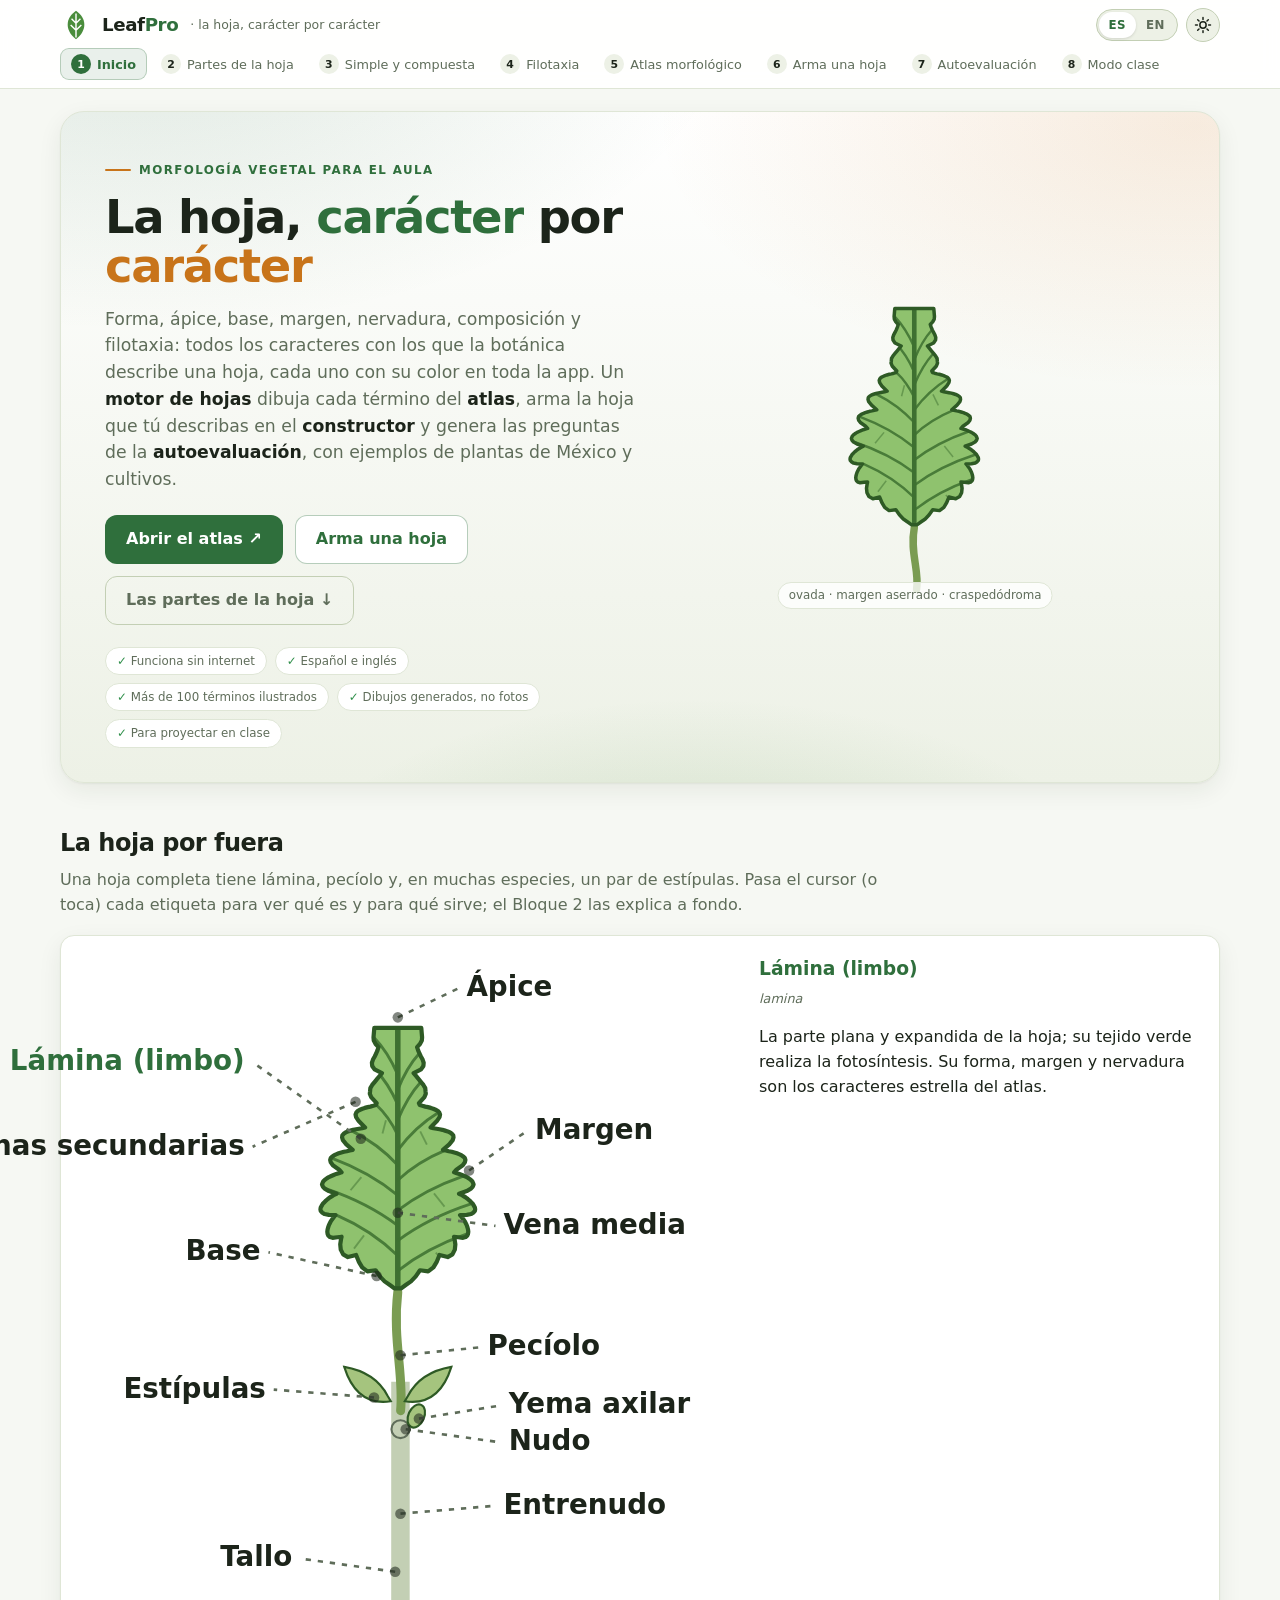
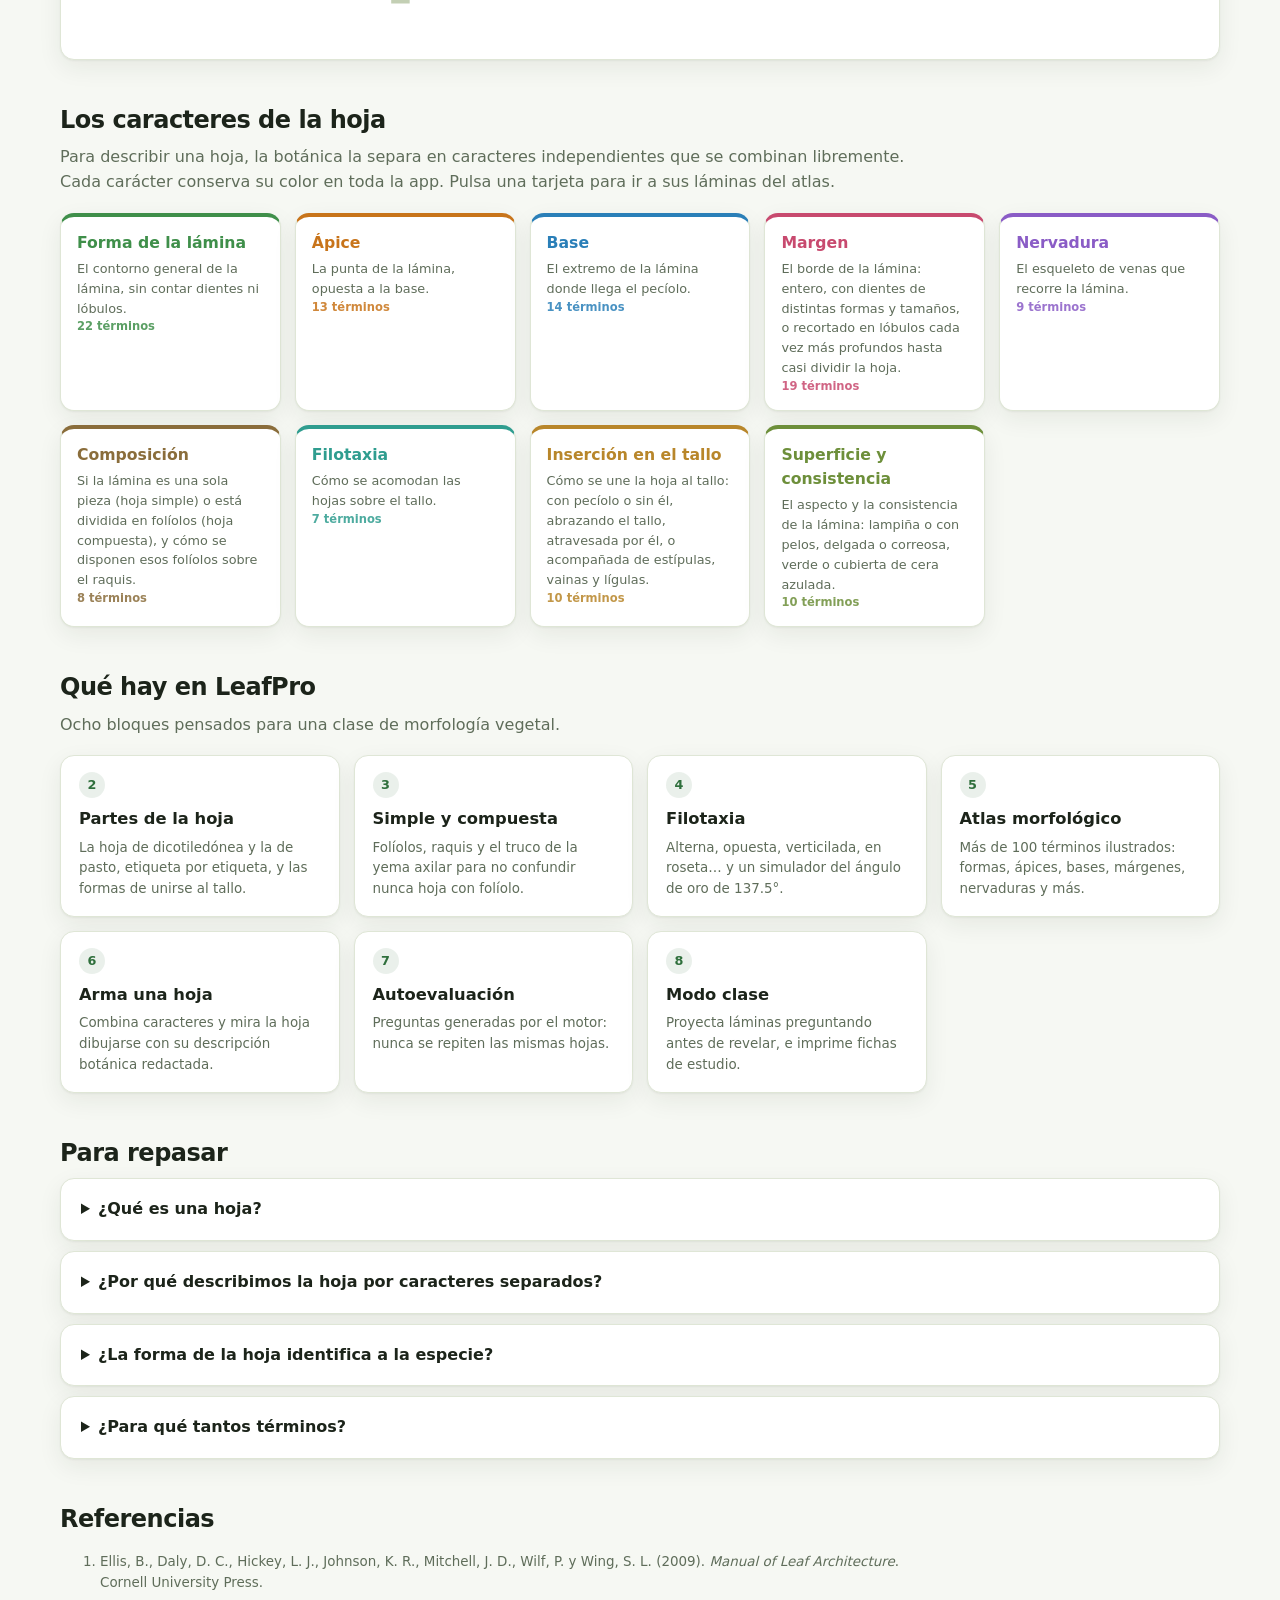
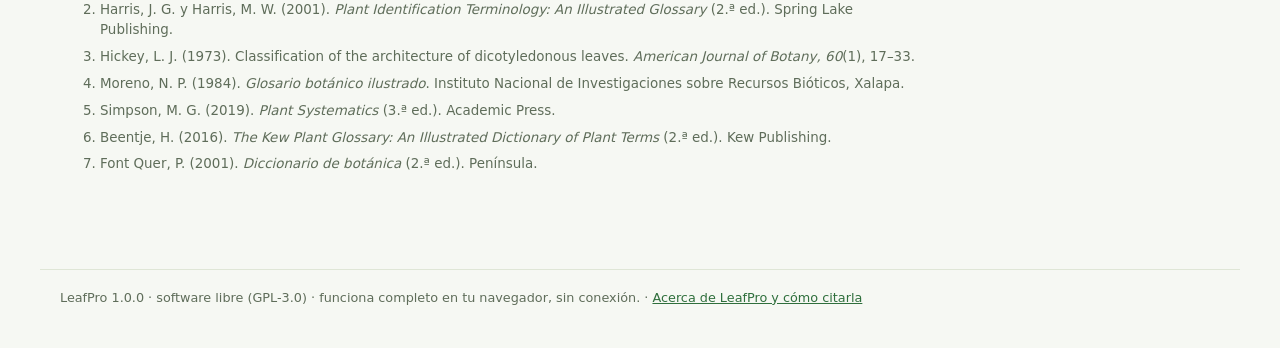
==== index.html @ b247107b "Paso 1: motor paramétrico de hojas, base de datos morfológica y portada - js/leafgen.js: motor que d" ====
<!DOCTYPE html>
<html lang="es">
<head>
<meta charset="UTF-8">
<meta name="viewport" content="width=device-width, initial-scale=1.0">
<title data-es="LeafPro — La hoja, carácter por carácter" data-en="LeafPro — The leaf, character by character">LeafPro — La hoja, carácter por carácter</title>
<meta name="description" content="Leaf morphology for the classroom: parts of the leaf, simple and compound leaves, phyllotaxy, and an atlas of shapes, apices, bases, margins and venation, all drawn by a parametric leaf engine.">
<link rel="icon" href="data:image/svg+xml,%3Csvg xmlns='http://www.w3.org/2000/svg' viewBox='-16 -18 32 36'%3E%3Cpath d='M0,16 C -13,6 -12,-8 0,-16 C 12,-8 13,6 0,16 Z' fill='%234a8d3c'/%3E%3Cpath d='M0,14 L0,-13 M0,6 L-6,0 M0,6 L6,0 M0,-2 L-5,-7 M0,-2 L5,-7' stroke='%23e8f4dd' stroke-width='1.6' fill='none'/%3E%3C/svg%3E">
<link rel="stylesheet" href="css/style.css">
<script src="js/i18n.js"></script>
</head>
<body class="on-home">

<header class="topbar">
  <div class="topbar-inner">
    <div class="topbar-row">
      <div class="brand" id="brand" data-es-title="Inicio" data-en-title="Home">
        <svg viewBox="-16 -18 32 36" aria-hidden="true"><path d="M0,16 C -13,6 -12,-8 0,-16 C 12,-8 13,6 0,16 Z" fill="var(--leaf)"/><path d="M0,14 L0,-13 M0,6 L-6,0 M0,6 L6,0 M0,-2 L-5,-7 M0,-2 L5,-7" stroke="var(--card-bg)" stroke-width="1.6" fill="none"/></svg>
        <span>Leaf<span class="brand-pro">Pro</span></span>
        <span class="brand-sub">· <span data-l="es">la hoja, carácter por carácter</span><span data-l="en">the leaf, character by character</span></span>
      </div>
      <div class="top-tools">
        <div class="seg lang-seg" role="group" aria-label="Idioma / Language">
          <button data-lang="es" title="Español">ES</button><button data-lang="en" title="English">EN</button>
        </div>
        <button class="icon-btn theme-btn" id="themeBtn" data-es-title="Cambiar a tema claro u oscuro" data-en-title="Switch between light and dark theme">
          <svg class="sun" viewBox="0 0 24 24" fill="none" stroke="currentColor" stroke-width="2" stroke-linecap="round"><circle cx="12" cy="12" r="4.2"/><path d="M12 2v2.5M12 19.5V22M2 12h2.5M19.5 12H22M4.9 4.9l1.8 1.8M17.3 17.3l1.8 1.8M4.9 19.1l1.8-1.8M17.3 6.7l1.8-1.8"/></svg>
          <svg class="moon" viewBox="0 0 24 24" fill="none" stroke="currentColor" stroke-width="2" stroke-linecap="round" stroke-linejoin="round"><path d="M20 14.5A8.5 8.5 0 1 1 9.5 4a7 7 0 0 0 10.5 10.5z"/></svg>
        </button>
      </div>
    </div>
    <nav class="stepper" id="stepper" aria-label="Bloques"></nav>
  </div>
</header>

<main>

<!-- ==================== BLOCK 1 · HOME ==================== -->
<section class="step-panel active" id="panel-1">

  <div class="hero">
    <div class="hero-inner">
      <div>
        <div class="eyebrow"><span data-l="es">Morfología vegetal para el aula</span><span data-l="en">Plant morphology for the classroom</span></div>
        <h1><span data-l="es">La hoja, <span class="accent">carácter</span> por <span class="gold">carácter</span></span><span data-l="en">The leaf, <span class="accent">character</span> by <span class="gold">character</span></span></h1>
        <p class="lead"><span data-l="es">Forma, ápice, base, margen, nervadura, composición y filotaxia: todos los caracteres con los que
          la botánica describe una hoja, cada uno con su color en toda la app. Un <b>motor de hojas</b> dibuja cada término del
          <b>atlas</b>, arma la hoja que tú describas en el <b>constructor</b> y genera las preguntas de la <b>autoevaluación</b>,
          con ejemplos de plantas de México y cultivos.</span><span data-l="en">Shape, apex, base, margin, venation, composition and phyllotaxy: every character botany uses
          to describe a leaf, each with its own colour throughout the app. A <b>leaf engine</b> draws every term of the
          <b>atlas</b>, builds the leaf you describe in the <b>builder</b> and generates the questions of the <b>self-assessment</b>,
          with examples from Mexican plants and crops.</span></p>
        <div class="hero-cta">
          <button class="btn btn-primary btn-lg" data-go="5"><span data-l="es">Abrir el atlas ↗</span><span data-l="en">Open the atlas ↗</span></button>
          <button class="btn btn-secondary btn-lg" data-go="6"><span data-l="es">Arma una hoja</span><span data-l="en">Build a leaf</span></button>
          <button class="btn btn-ghost btn-lg" id="goParts"><span data-l="es">Las partes de la hoja ↓</span><span data-l="en">Parts of the leaf ↓</span></button>
        </div>
        <div class="badge-row">
          <span class="badge ok"><span data-l="es">Funciona sin internet</span><span data-l="en">Works offline</span></span>
          <span class="badge ok"><span data-l="es">Español e inglés</span><span data-l="en">Spanish and English</span></span>
          <span class="badge ok"><span data-l="es">Más de 100 términos ilustrados</span><span data-l="en">Over 100 illustrated terms</span></span>
          <span class="badge ok"><span data-l="es">Dibujos generados, no fotos</span><span data-l="en">Generated drawings, not photos</span></span>
          <span class="badge ok"><span data-l="es">Para proyectar en clase</span><span data-l="en">Ready to project in class</span></span>
        </div>
      </div>
      <div class="hero-stage">
        <div id="heroLeaf" role="img" aria-label="Leaves drawn by the leaf engine"></div>
        <div class="hero-caption" id="heroCaption"></div>
      </div>
    </div>
  </div>

  <!-- ---------- Parts of the leaf ---------- -->
  <h2 class="section-title" id="parts"><span data-l="es">La hoja por fuera</span><span data-l="en">The leaf from the outside</span></h2>
  <p class="section-sub"><span data-l="es">Una hoja completa tiene lámina, pecíolo y, en muchas especies, un par de estípulas. Pasa el cursor
    (o toca) cada etiqueta para ver qué es y para qué sirve; el Bloque 2 las explica a fondo.</span><span data-l="en">A complete leaf has a blade, a petiole and, in many species, a pair of stipules. Hover over
    (or tap) each label to see what it is and what it does; Block 2 explains them in depth.</span></p>
  <div class="parts-wrap card">
    <div class="parts-stage" id="partsStage"></div>
    <div class="part-info" id="partsInfo"></div>
  </div>

  <!-- ---------- The characters ---------- -->
  <h2 class="section-title"><span data-l="es">Los caracteres de la hoja</span><span data-l="en">The characters of the leaf</span></h2>
  <p class="section-sub"><span data-l="es">Para describir una hoja, la botánica la separa en caracteres independientes que se combinan
    libremente. Cada carácter conserva su color en toda la app. Pulsa una tarjeta para ir a sus láminas del atlas.</span><span data-l="en">To describe a leaf, botany splits it into independent characters that combine freely.
    Each character keeps its colour throughout the app. Click a card to open its plates in the atlas.</span></p>
  <div class="char-grid" id="charGrid"></div>

  <!-- ---------- Blocks ---------- -->
  <h2 class="section-title"><span data-l="es">Qué hay en LeafPro</span><span data-l="en">What is in LeafPro</span></h2>
  <p class="section-sub"><span data-l="es">Ocho bloques pensados para una clase de morfología vegetal.</span><span data-l="en">Eight blocks designed for a plant-morphology class.</span></p>
  <div class="feature-grid" id="featureGrid"></div>

  <!-- ---------- Theory ---------- -->
  <h2 class="section-title"><span data-l="es">Para repasar</span><span data-l="en">To review</span></h2>
  <div id="theory"></div>

  <h2 class="section-title"><span data-l="es">Referencias</span><span data-l="en">References</span></h2>
  <ol class="refs" id="refs"></ol>
</section>

<!-- ==================== BLOCK 2 · PARTS ==================== -->
<section class="step-panel" id="panel-2">
  <h2 class="blk-title"><span data-l="es">Partes de la hoja</span><span data-l="en">Parts of the leaf</span></h2>
  <p class="section-sub"><span data-l="es">La hoja típica de una dicotiledónea y la hoja de un pasto no se parecen, pero las dos tienen las
    mismas funciones. Explora cada modelo con sus etiquetas y compara cómo se une cada hoja al tallo.</span><span data-l="en">The typical dicot leaf and a grass leaf look nothing alike, yet both do the same jobs.
    Explore each model with its labels and compare how each leaf joins the stem.</span></p>
  <div class="seg q-tabs" id="b2Tabs" role="tablist">
    <button data-tab="dicot" class="on"><span data-l="es">Hoja completa (dicotiledónea)</span><span data-l="en">Complete leaf (dicot)</span></button><button data-tab="grass"><span data-l="es">Hoja de pasto (monocotiledónea)</span><span data-l="en">Grass leaf (monocot)</span></button><button data-tab="union"><span data-l="es">Inserción en el tallo</span><span data-l="en">Attachment to the stem</span></button>
  </div>
  <div id="b2Dicot"></div>
  <div id="b2Grass" style="display:none"></div>
  <div id="b2Union" style="display:none"></div>
</section>

<!-- ==================== BLOCK 3 · SIMPLE AND COMPOUND ==================== -->
<section class="step-panel" id="panel-3">
  <h2 class="blk-title"><span data-l="es">Hoja simple y hoja compuesta</span><span data-l="en">Simple and compound leaves</span></h2>
  <p class="section-sub"><span data-l="es">Cuando la lámina se divide en piezas independientes (folíolos), la hoja es compuesta. La confusión
    clásica es tomar cada folíolo por una hoja; aquí está el truco para no equivocarse nunca, y todos los tipos de hoja
    compuesta dibujados por el motor.</span><span data-l="en">When the blade is divided into independent pieces (leaflets), the leaf is compound. The classic
    confusion is to take each leaflet for a leaf; here is the trick to never get it wrong, plus every type of compound
    leaf drawn by the engine.</span></p>
  <div id="b3Main"></div>
</section>

<!-- ==================== BLOCK 4 · PHYLLOTAXY ==================== -->
<section class="step-panel" id="panel-4">
  <h2 class="blk-title"><span data-l="es">Filotaxia</span><span data-l="en">Phyllotaxy</span></h2>
  <p class="section-sub"><span data-l="es">La filotaxia es el patrón con que las hojas se acomodan en el tallo. Cada patrón se muestra en
    vista lateral y desde arriba, y el simulador te deja girar el ángulo de divergencia para descubrir por qué tantas
    plantas eligen 137.5°.</span><span data-l="en">Phyllotaxy is the pattern in which leaves are arranged on the stem. Each pattern is shown from
    the side and from above, and the simulator lets you turn the divergence angle to discover why so many plants
    choose 137.5°.</span></p>
  <div id="b4Types"></div>
  <h2 class="section-title"><span data-l="es">El simulador del ángulo de oro</span><span data-l="en">The golden-angle simulator</span></h2>
  <p class="section-sub"><span data-l="es">Mueve el ángulo de divergencia y observa desde arriba cuánta luz recibe cada hoja. Con ángulos
    “redondos” (90°, 120°, 180°) las hojas se encimen en columnas; con el ángulo de oro (≈137.5°, relacionado con la serie
    de Fibonacci) nunca se repite la posición y la roseta aprovecha mejor la luz.</span><span data-l="en">Drag the divergence angle and watch from above how much light each leaf receives. With “round”
    angles (90°, 120°, 180°) leaves stack into columns; with the golden angle (≈137.5°, linked to the Fibonacci series)
    positions never repeat and the rosette makes the best use of light.</span></p>
  <div class="ph-sim card" id="b4Sim"></div>
</section>

<!-- ==================== BLOCK 5 · ATLAS ==================== -->
<section class="step-panel" id="panel-5">
  <h2 class="blk-title"><span data-l="es">Atlas morfológico</span><span data-l="en">Morphology atlas</span></h2>
  <p class="section-sub"><span data-l="es">Todos los términos con los que se describe una hoja, una lámina por término: definición, ejemplos
    y un dibujo con el carácter en cuestión resaltado en su color. Pulsa una lámina para verla en grande o ábrela en el
    constructor para modificarla.</span><span data-l="en">Every term used to describe a leaf, one plate per term: definition, examples and a drawing with
    the character in question highlighted in its colour. Click a plate to enlarge it, or open it in the builder to
    modify it.</span></p>
  <div class="at-layout">
    <aside class="at-side">
      <input class="at-search" id="b5Search" type="search" data-es-ph="Buscar: acuminado, peltada…" data-en-ph="Search: acuminate, peltate…" placeholder="Buscar">
      <nav class="at-nav" id="b5Nav"></nav>
    </aside>
    <div class="at-main">
      <p class="hint" id="b5Empty" style="display:none"><span data-l="es">Ningún término coincide con esa búsqueda.</span><span data-l="en">No term matches that search.</span></p>
      <div id="b5Main"></div>
    </div>
  </div>
  <dialog class="at-dlg" id="b5Dlg">
    <div class="at-dlg-h"><h3 id="b5DlgTitle"></h3>
      <button class="btn btn-secondary btn-sm" id="b5DlgBuild"><span data-l="es">Abrir en el constructor</span><span data-l="en">Open in the builder</span></button>
      <button class="icon-btn" id="b5DlgClose" data-es-title="Cerrar" data-en-title="Close">×</button></div>
    <div class="at-dlg-fig">
      <div id="b5DlgArt"></div>
      <div class="at-dlg-t" id="b5DlgText"></div>
    </div>
  </dialog>
</section>

<!-- ==================== BLOCK 6 · BUILDER ==================== -->
<section class="step-panel" id="panel-6">
  <h2 class="blk-title"><span data-l="es">Arma una hoja</span><span data-l="en">Build a leaf</span></h2>
  <p class="section-sub"><span data-l="es">Elige un valor para cada carácter y mira cómo el motor redibuja la hoja al instante, junto con su
    descripción botánica redactada. Es el mismo ejercicio que harás al revés frente a una planta real: de la hoja a los
    términos.</span><span data-l="en">Pick a value for each character and watch the engine redraw the leaf instantly, together with its
    written botanical description. It is the same exercise you will do in reverse in front of a real plant: from the
    leaf to the terms.</span></p>
  <div class="b6-grid">
    <div class="b6-ctrl card" id="b6Ctrl"></div>
    <div class="b6-stage card">
      <div id="b6Fig"></div>
      <div class="b6-desc" id="b6Desc"></div>
      <div class="hero-cta" style="justify-content:center; margin-top:10px">
        <button class="btn btn-secondary btn-sm" id="b6Random"><span data-l="es">Hoja al azar</span><span data-l="en">Random leaf</span></button>
        <button class="btn btn-ghost btn-sm" id="b6Export" data-es-title="Descargar el dibujo como SVG" data-en-title="Download the drawing as SVG"><span data-l="es">Descargar SVG</span><span data-l="en">Download SVG</span></button>
      </div>
    </div>
  </div>
</section>

<!-- ==================== BLOCK 7 · SELF-ASSESSMENT ==================== -->
<section class="step-panel" id="panel-7">
  <h2 class="blk-title"><span data-l="es">Autoevaluación</span><span data-l="en">Self-assessment</span></h2>
  <p class="section-sub"><span data-l="es">Practica con corrección inmediata. Las preguntas se generan con el motor de hojas, así que nunca
    se acaban: cada ronda dibuja hojas nuevas.</span><span data-l="en">Practise with instant correction. Questions are generated with the leaf engine, so they never run
    out: every round draws new leaves.</span></p>
  <div class="q-modes" id="q7Modes"></div>
  <div class="q-run" id="q7Run" style="display:none"></div>
  <div class="q-end" id="q7End" style="display:none"></div>
</section>

<!-- ==================== BLOCK 8 · CLASSROOM ==================== -->
<section class="step-panel" id="panel-8">
  <h2 class="blk-title"><span data-l="es">Modo clase</span><span data-l="en">Classroom</span></h2>
  <p class="section-sub"><span data-l="es">Proyecta láminas a pantalla completa preguntando al grupo antes de revelar la respuesta, e imprime
    fichas de estudio con los términos del atlas.</span><span data-l="en">Project plates full screen, asking the class before revealing the answer, and print study sheets
    with the terms of the atlas.</span></p>
  <div class="cl-setup" id="p8Setup"></div>
  <div id="p8Print"></div>
</section>

</main>

<div class="cl-full" id="clFull">
  <div class="cl-q" id="clQ"></div>
  <div class="cl-fig" id="clFig"></div>
  <div class="cl-a" id="clA"></div>
  <div class="cl-bar no-print">
    <span class="cl-count" id="clCount"></span>
    <button class="btn btn-secondary" id="clReveal"><span data-l="es">Revelar (espacio)</span><span data-l="en">Reveal (space)</span></button>
    <button class="btn btn-primary" id="clNext"><span data-l="es">Siguiente (→)</span><span data-l="en">Next (→)</span></button>
    <button class="btn btn-ghost" id="clExit"><span data-l="es">Salir (Esc)</span><span data-l="en">Exit (Esc)</span></button>
  </div>
</div>

<footer class="foot">
  <span data-l="es">LeafPro 1.0.0 · software libre (GPL-3.0) · funciona completo en tu navegador, sin conexión.</span>
  <span data-l="en">LeafPro 1.0.0 · free software (GPL-3.0) · runs entirely in your browser, offline.</span>
  · <a href="#" id="aboutBtn"><span data-l="es">Acerca de LeafPro y cómo citarla</span><span data-l="en">About LeafPro and how to cite it</span></a>
</footer>
<dialog class="at-dlg about-dlg" id="aboutDlg">
  <div class="at-dlg-h"><h3>LeafPro 1.0.0</h3><button class="icon-btn" id="aboutClose" data-es-title="Cerrar" data-en-title="Close">×</button></div>
  <div class="about-b">
    <p><span data-l="es"><b>La hoja, carácter por carácter.</b> Una aplicación para enseñar la morfología de la hoja: sus partes,
      la diferencia entre hojas simples y compuestas, la filotaxia, y un atlas de formas, ápices, bases, márgenes,
      nervaduras, inserciones y superficies, con un constructor de hojas, autoevaluación generativa y modo clase.
      Todos los dibujos los genera un motor paramétrico de hojas dentro de la propia aplicación.</span><span data-l="en"><b>The leaf, character by character.</b> An app for teaching leaf morphology: its parts, the
      difference between simple and compound leaves, phyllotaxy, and an atlas of shapes, apices, bases, margins,
      venations, attachments and surfaces, with a leaf builder, generative self-assessment and a classroom mode.
      Every drawing is generated by a parametric leaf engine inside the app itself.</span></p>
    <p><span data-l="es">Todo funciona dentro del navegador, sin servidor y sin conexión; nada de lo que haces sale de tu computadora.</span><span data-l="en">Everything runs inside the browser, without a server or a connection; nothing you do leaves your computer.</span></p>
    <h4><span data-l="es">Cómo citarla</span><span data-l="en">How to cite it</span></h4>
    <p class="about-cite" id="aboutCite">Barrera-Guzmán, L. Á. (2026). <i>LeafPro: la hoja, carácter por carácter</i> (<span data-l="es">versión</span><span data-l="en">version</span> 1.0.0) [Software]. https://github.com/luisangelbg/LeafPro</p>
    <button class="btn btn-ghost btn-sm" id="aboutCopy"><span data-l="es">Copiar la cita</span><span data-l="en">Copy the citation</span></button>
    <h4><span data-l="es">Autor y licencia</span><span data-l="en">Author and licence</span></h4>
    <p>Luis Ángel Barrera-Guzmán · ORCID <a href="https://orcid.org/0000-0001-8057-2583" target="_blank" rel="noopener">0000-0001-8057-2583</a><br>
      <span data-l="es">Software libre bajo la licencia GNU GPL, versión 3 o posterior (archivo LICENSE).</span><span data-l="en">Free software under the GNU GPL licence, version 3 or later (file LICENSE).</span></p>
  </div>
</dialog>

<script src="js/core.js"></script>
<script src="js/leafgen.js"></script>
<script src="js/morphdata.js"></script>
<script src="js/parts.js"></script>
<script src="js/home.js"></script>
<script src="js/block2.js"></script>
<script src="js/block3.js"></script>
<script src="js/block4.js"></script>
<script src="js/block5.js"></script>
<script src="js/block6.js"></script>
<script src="js/block7.js"></script>
<script src="js/block8.js"></script>
</body>
</html>
---- css/style.css ----
/* LeafPro — the leaf, character by character. A teaching app.
   Single stylesheet, no frameworks. Colours are tokens on :root; the dark
   theme follows the system preference unless the user picks one explicitly
   (<html data-theme="light|dark">). Palette: leaf greens, olive and amber.
   Every character of the leaf keeps the same colour everywhere in the app
   (parts diagram, atlas, builder, quizzes): --cF shape, --cA apex, --cB base,
   --cM margin, --cN venation, --cC composition, --cP phyllotaxy,
   --cU attachment, --cS surface. */

:root {
  color-scheme: light;
  --bg: #f6f8f3;
  --bg-soft: #edf1e6;
  --card-bg: #ffffff;
  --text: #1c241a;
  --text-muted: #5f6d5a;
  --border: #dfe6d6;
  --border-strong: #c3cfb4;
  --primary-rgb: 47, 111, 60;
  --primary: #2f6f3c;
  --primary-dark: #23572e;
  --primary-soft: rgba(47, 111, 60, 0.1);
  --accent-rgb: 200, 116, 26;
  --accent: #c8741a;
  --accent-soft: rgba(200, 116, 26, 0.13);
  --gold: #d9a51d;
  --leaf-rgb: 74, 141, 60;
  --leaf: #4a8d3c;
  --sky: #2f7fb4;
  --success: #2f8f4a;
  --danger: #c43a2f;
  --warning: #c98014;
  /* the characters of the leaf */
  --cF: #3f8f4a; --cA: #c8741a; --cB: #2a7fb8; --cM: #c84a6f; --cN: #8a5cc6;
  --cC: #8a6d3b; --cP: #2f9d8f; --cU: #b8862a; --cS: #6d8f3a;
  --cF-soft: rgba(63,143,74,.13); --cA-soft: rgba(200,116,26,.14); --cB-soft: rgba(42,127,184,.13);
  --cM-soft: rgba(200,74,111,.12); --cN-soft: rgba(138,92,198,.13); --cC-soft: rgba(138,109,59,.14);
  --cP-soft: rgba(47,157,143,.13); --cU-soft: rgba(184,134,42,.15); --cS-soft: rgba(109,143,58,.15);
  /* leaf drawing */
  --lfBlade1: #8fc26e; --lfBlade2: #5a9c47; --lfVein: #3e7031; --lfVeinT: rgba(62,112,49,.5);
  --lfOutline: #2e5a25; --lfPetiole: #7a9c52; --lfStipule: #a5c47e; --lfExtra: #8a6d3b;
  --radius: 14px;
  --shadow: 0 1px 2px rgba(25, 45, 20, 0.05), 0 8px 24px rgba(25, 45, 20, 0.07);
  --mono: ui-monospace, monospace;
  --serif: ui-serif, serif;
}
@media (prefers-color-scheme: dark) {
  :root:not([data-theme="light"]) {
    color-scheme: dark;
    --bg: #101408; --bg-soft: #171d10; --card-bg: #1e2716; --text: #ecf2e4; --text-muted: #a5b39a;
    --border: #2e3a24; --border-strong: #44523a;
    --primary-rgb: 133, 200, 124; --primary: #85c87c; --primary-dark: #a3dd9a; --primary-soft: rgba(133, 200, 124, 0.13);
    --accent-rgb: 242, 166, 74; --accent: #f2a64a; --accent-soft: rgba(242, 166, 74, 0.15);
    --gold: #f2c94e; --leaf-rgb: 124, 199, 117; --leaf: #7cc775; --sky: #74b8ea;
    --success: #5cc27a; --danger: #f07166; --warning: #f0b24a;
    --cF: #7cc775; --cA: #f2a64a; --cB: #6fb6e8; --cM: #f07fa8; --cN: #c39bea;
    --cC: #d3b273; --cP: #5fc9ba; --cU: #e8bd63; --cS: #b3c46a;
    --cF-soft: rgba(124,199,117,.15); --cA-soft: rgba(242,166,74,.15); --cB-soft: rgba(111,182,232,.15);
    --cM-soft: rgba(240,127,168,.14); --cN-soft: rgba(195,155,234,.15); --cC-soft: rgba(211,178,115,.15);
    --cP-soft: rgba(95,201,186,.14); --cU-soft: rgba(232,189,99,.15); --cS-soft: rgba(179,196,106,.15);
    --lfBlade1: #4e7a3a; --lfBlade2: #6ea457; --lfVein: #c6e2b2; --lfVeinT: rgba(198,226,178,.5);
    --lfOutline: #a9cf92; --lfPetiole: #8aa668; --lfStipule: #6d8a50; --lfExtra: #d3b273;
    --shadow: 0 1px 2px rgba(0, 0, 0, 0.5), 0 8px 24px rgba(0, 0, 0, 0.32);
  }
}
:root[data-theme="dark"] {
  color-scheme: dark;
  --bg: #101408; --bg-soft: #171d10; --card-bg: #1e2716; --text: #ecf2e4; --text-muted: #a5b39a;
  --border: #2e3a24; --border-strong: #44523a;
  --primary-rgb: 133, 200, 124; --primary: #85c87c; --primary-dark: #a3dd9a; --primary-soft: rgba(133, 200, 124, 0.13);
  --accent-rgb: 242, 166, 74; --accent: #f2a64a; --accent-soft: rgba(242, 166, 74, 0.15);
  --gold: #f2c94e; --leaf-rgb: 124, 199, 117; --leaf: #7cc775; --sky: #74b8ea;
  --success: #5cc27a; --danger: #f07166; --warning: #f0b24a;
  --cF: #7cc775; --cA: #f2a64a; --cB: #6fb6e8; --cM: #f07fa8; --cN: #c39bea;
  --cC: #d3b273; --cP: #5fc9ba; --cU: #e8bd63; --cS: #b3c46a;
  --cF-soft: rgba(124,199,117,.15); --cA-soft: rgba(242,166,74,.15); --cB-soft: rgba(111,182,232,.15);
  --cM-soft: rgba(240,127,168,.14); --cN-soft: rgba(195,155,234,.15); --cC-soft: rgba(211,178,115,.15);
  --cP-soft: rgba(95,201,186,.14); --cU-soft: rgba(232,189,99,.15); --cS-soft: rgba(179,196,106,.15);
  --lfBlade1: #4e7a3a; --lfBlade2: #6ea457; --lfVein: #c6e2b2; --lfVeinT: rgba(198,226,178,.5);
  --lfOutline: #a9cf92; --lfPetiole: #8aa668; --lfStipule: #6d8a50; --lfExtra: #d3b273;
  --shadow: 0 1px 2px rgba(0, 0, 0, 0.5), 0 8px 24px rgba(0, 0, 0, 0.32);
}

/* ---------- language: both texts live in the page, one is hidden ---------- */
html[lang="es"] [data-l="en"], html[lang="en"] [data-l="es"] { display: none !important; }

* { box-sizing: border-box; }
html { scroll-behavior: smooth; }
body {
  margin: 0;
  font-family: system-ui, sans-serif;
  background: var(--bg); color: var(--text); line-height: 1.55;
  -webkit-font-smoothing: antialiased;
  transition: background-color .25s, color .25s;
}
main { max-width: 1200px; margin: 0 auto; padding: 0 20px 80px; }
@media (max-width: 640px) { main { padding: 0 14px 60px; } }
a { color: var(--primary); }
sub, sup { line-height: 0; }
i.sci, .sci { font-style: italic; }
.sr-only { position: absolute; width: 1px; height: 1px; overflow: hidden; clip: rect(0 0 0 0); white-space: nowrap; }

/* ---------- Top bar ---------- */
.topbar { position: sticky; top: 0; z-index: 50; background: color-mix(in srgb, var(--card-bg) 92%, transparent); backdrop-filter: blur(10px); border-bottom: 1px solid var(--border); }
.topbar-inner { max-width: 1200px; margin: 0 auto; padding: 8px 20px 6px; }
.topbar-row { display: flex; align-items: center; gap: 14px; }
.brand { display: flex; align-items: center; gap: 10px; font-weight: 800; letter-spacing: -0.4px; font-size: 1.14rem; cursor: pointer; user-select: none; }
.brand svg { width: 32px; height: 32px; display: block; }
.brand .brand-pro { color: var(--primary); }
.brand .brand-sub { font-weight: 500; color: var(--text-muted); font-size: 0.78rem; letter-spacing: 0; margin-left: 2px; }
.top-tools { margin-left: auto; display: flex; align-items: center; gap: 8px; }
.seg { display: inline-flex; border: 1px solid var(--border-strong); border-radius: 999px; padding: 2px; background: var(--bg-soft); }
.seg button { font: inherit; font-size: 0.74rem; font-weight: 700; letter-spacing: .04em; border: 0; background: transparent; color: var(--text-muted); padding: 4px 10px; border-radius: 999px; cursor: pointer; }
.seg button.on { background: var(--card-bg); color: var(--primary); box-shadow: 0 1px 3px rgba(0,0,0,.12); }
.icon-btn { width: 34px; height: 34px; border-radius: 50%; border: 1px solid var(--border-strong); background: var(--bg-soft); color: var(--text); display: inline-flex; align-items: center; justify-content: center; cursor: pointer; padding: 0; }
.icon-btn:hover { border-color: var(--primary); color: var(--primary); }
.icon-btn svg { width: 18px; height: 18px; }
.theme-btn .moon { display: none; }
:root[data-theme="dark"] .theme-btn .sun { display: none; }
:root[data-theme="dark"] .theme-btn .moon { display: block; }
@media (prefers-color-scheme: dark) {
  :root:not([data-theme="light"]) .theme-btn .sun { display: none; }
  :root:not([data-theme="light"]) .theme-btn .moon { display: block; }
}
.stepper { display: flex; gap: 3px; margin-top: 6px; overflow-x: auto; scrollbar-width: thin; padding-bottom: 2px; }
.step-btn {
  padding: 5px 10px; border: 1px solid transparent; background: transparent; color: var(--text-muted);
  border-radius: 9px; cursor: pointer; font-size: 0.8rem; font-family: inherit; white-space: nowrap;
  display: inline-flex; align-items: center; gap: 6px; transition: all .15s;
}
.step-btn .step-num { width: 20px; height: 20px; border-radius: 50%; background: var(--bg-soft); color: var(--text); display: inline-flex; align-items: center; justify-content: center; font-size: 0.68rem; font-weight: 700; flex-shrink: 0; }
.step-btn:hover:not(:disabled) { background: var(--bg-soft); color: var(--text); }
.step-btn.active { background: var(--primary-soft); color: var(--primary); font-weight: 600; border-color: rgba(var(--primary-rgb), 0.28); }
.step-btn.active .step-num { background: var(--primary); color: var(--card-bg); }
.step-btn .soon { font-size: .6rem; font-weight: 700; letter-spacing: .05em; text-transform: uppercase; color: var(--text-muted); opacity: .8; }
@media (max-width: 640px) { .brand .brand-sub { display: none; } }

/* ---------- Panels ---------- */
.step-panel { display: none; animation: fadein .25s ease; }
.step-panel.active { display: block; }
@keyframes fadein { from { opacity: 0; transform: translateY(4px); } to { opacity: 1; transform: none; } }
.blk-title { font-size: 1.7rem; letter-spacing: -0.6px; margin: 26px 0 6px; }

/* ---------- Buttons ---------- */
.btn { font: inherit; font-weight: 600; border-radius: 10px; padding: 8px 16px; border: 1px solid transparent; cursor: pointer; display: inline-flex; align-items: center; gap: 8px; transition: all .15s; font-size: .92rem; text-decoration: none; }
.btn-lg { padding: 11px 20px; font-size: 1rem; border-radius: 12px; }
.btn-sm { padding: 5px 11px; font-size: .82rem; border-radius: 8px; }
.btn-primary { background: var(--primary); color: #fff; }
:root[data-theme="dark"] .btn-primary { color: #0e1408; }
@media (prefers-color-scheme: dark) { :root:not([data-theme="light"]) .btn-primary { color: #0e1408; } }
.btn-primary:hover { background: var(--primary-dark); transform: translateY(-1px); }
.btn-secondary { background: var(--card-bg); color: var(--primary); border-color: rgba(var(--primary-rgb), .35); }
.btn-secondary:hover { border-color: var(--primary); background: var(--primary-soft); }
.btn-ghost { background: transparent; color: var(--text-muted); border-color: var(--border-strong); }
.btn-ghost:hover { color: var(--text); border-color: var(--text-muted); }
.btn:disabled { opacity: .45; cursor: not-allowed; transform: none; }

/* ---------- Hero (Block 1) ---------- */
.hero {
  position: relative; overflow: hidden; border-radius: 24px; margin: 22px 0 26px;
  background:
    radial-gradient(1000px 520px at 6% -14%, rgba(var(--primary-rgb), 0.16), transparent 60%),
    radial-gradient(900px 440px at 98% 2%, rgba(var(--accent-rgb), 0.14), transparent 60%),
    radial-gradient(700px 340px at 55% 118%, rgba(var(--leaf-rgb), 0.18), transparent 60%),
    linear-gradient(180deg, var(--card-bg), var(--bg-soft));
  border: 1px solid var(--border); box-shadow: var(--shadow);
}
.hero-inner { display: grid; grid-template-columns: 1.02fr 1fr; gap: 20px; align-items: center; padding: 42px 44px 34px; }
@media (max-width: 920px) { .hero-inner { grid-template-columns: 1fr; padding: 26px 18px; } }
.hero h1 { font-size: 2.9rem; line-height: 1.06; margin: 0 0 14px; letter-spacing: -1.3px; font-weight: 800; }
@media (max-width: 640px) { .hero h1 { font-size: 2.05rem; } }
.hero h1 .accent { color: var(--primary); }
.hero h1 .gold { color: var(--accent); }
.hero .lead { font-size: 1.08rem; color: var(--text-muted); margin: 0 0 22px; max-width: 600px; }
.hero .lead b { color: var(--text); }
.hero-cta { display: flex; gap: 12px; flex-wrap: wrap; align-items: center; }
.eyebrow { display: inline-flex; align-items: center; gap: 8px; font-size: 0.74rem; font-weight: 700; letter-spacing: .12em; text-transform: uppercase; color: var(--primary); margin-bottom: 14px; }
.eyebrow::before { content: ""; width: 26px; height: 2px; background: var(--accent); border-radius: 2px; }
.badge-row { display: flex; gap: 8px; flex-wrap: wrap; margin-top: 22px; }
.badge { font-size: 0.74rem; padding: 4px 11px; border-radius: 999px; background: var(--card-bg); border: 1px solid var(--border); color: var(--text-muted); }
.badge.ok::before { content: "✓ "; color: var(--success); }
.hero-stage { position: relative; min-height: 320px; display: flex; align-items: center; justify-content: center; }
.hero-stage svg { max-width: 100%; height: auto; }
.hero-caption { position: absolute; left: 50%; bottom: 2px; transform: translateX(-50%); font-size: .74rem; color: var(--text-muted); background: color-mix(in srgb, var(--card-bg) 80%, transparent); padding: 3px 10px; border-radius: 999px; border: 1px solid var(--border); white-space: nowrap; }

/* Section headings */
.section-title { font-size: 1.5rem; letter-spacing: -0.5px; margin: 42px 0 6px; }
.section-sub { color: var(--text-muted); margin: 0 0 18px; max-width: 860px; }

/* ---------- Cards ---------- */
.card { background: var(--card-bg); border: 1px solid var(--border); border-radius: var(--radius); box-shadow: var(--shadow); padding: 18px 20px; }
.hint { font-size: .86rem; color: var(--text-muted); }
.muted { color: var(--text-muted); }
.sel { font: inherit; font-size: .88rem; padding: 6px 10px; border-radius: 9px; border: 1px solid var(--border-strong); background: var(--card-bg); color: var(--text); max-width: 100%; }

/* ---------- The leaf drawing ---------- */
svg.leaf { display: block; overflow: visible; }
svg.leaf .lf-blade { fill: var(--lfBlade1); stroke: none; }
svg.leaf .lf-wings { fill: var(--lfBlade1); }
svg.leaf .lf-outline { stroke: var(--lfOutline); stroke-width: 1.6; stroke-linejoin: round; }
svg.leaf .lf-mid { stroke: var(--lfVein); stroke-width: 2.1; stroke-linecap: round; }
svg.leaf .lf-sec { stroke: var(--lfVein); stroke-width: 1.1; stroke-linecap: round; opacity: .85; }
svg.leaf .lf-ter { stroke: var(--lfVeinT); stroke-width: 0.7; }
svg.leaf .lf-petiole, svg.leaf .lf-rachis { stroke: var(--lfPetiole); fill: none; stroke-width: 3.4; stroke-linecap: round; }
svg.leaf .lf-rachis.thin { stroke-width: 1.8; }
svg.leaf .lf-sheath { fill: var(--lfPetiole); opacity: .85; }
svg.leaf .lf-ligule { stroke: var(--lfExtra); stroke-width: 1.4; }
svg.leaf .lf-stipule { fill: var(--lfStipule); stroke: var(--lfOutline); stroke-width: .8; }
svg.leaf .lf-stem { fill: var(--border-strong); }
svg.leaf .lf-spine, svg.leaf .lf-arista { stroke: var(--lfExtra); stroke-width: 1.6; stroke-linecap: round; }
svg.leaf .lf-hair { stroke: var(--lfVeinT); stroke-width: .8; stroke-linecap: round; }
svg.leaf .lf-mucro { fill: var(--lfExtra); }
svg.leaf .lf-pelt { fill: var(--lfPetiole); stroke: var(--lfOutline); stroke-width: 1; }
svg.leaf .lf-joint { fill: var(--lfPetiole); }
svg.leaf .lf-rolled { stroke: var(--lfOutline); stroke-width: 4.5; opacity: .35; }
/* highlight overlays (atlas) */
svg.leaf .lf-hl { stroke-width: 4; stroke-linecap: round; fill: none; }
svg.leaf .hl-apice { stroke: var(--cA); }
svg.leaf .hl-base { stroke: var(--cB); }
svg.leaf .hl-margen { stroke: var(--cM); stroke-width: 3; }
svg.leaf .hl-forma { stroke: var(--cF); stroke-width: 2; opacity: .85; }
/* surfaces */
svg.leaf .lf-fuzz { stroke: var(--lfVeinT); stroke-width: .7; stroke-linecap: round; }
svg.leaf.skin-escabrosa .lf-fuzz { stroke-width: 1.1; }
svg.leaf.skin-glauca .lf-blade { fill: color-mix(in srgb, var(--lfBlade1) 55%, #b9cfd6); }
svg.leaf.skin-tomentosa .lf-blade { fill: color-mix(in srgb, var(--lfBlade1) 55%, #d9d9cf); }
svg.leaf.skin-coriacea .lf-blade { fill: color-mix(in srgb, var(--lfBlade2) 80%, #1e3a18); }
svg.leaf.skin-coriacea .lf-outline { stroke-width: 2.6; }
svg.leaf.skin-suculenta .lf-blade { fill: color-mix(in srgb, var(--lfBlade1) 70%, #cfe8d8); }
svg.leaf.skin-suculenta .lf-outline { stroke-width: 3.4; }
svg.leaf.skin-membranacea .lf-blade { fill: var(--lfBlade1); fill-opacity: .55; }
svg.leaf .lf-underside { fill: color-mix(in srgb, var(--lfBlade1) 40%, #e8ecdc); stroke: var(--lfOutline); stroke-width: 1; opacity: .95; }
svg.leaf.hl-veins .lf-mid, svg.leaf.hl-veins .lf-sec { stroke: var(--cN); }
svg.leaf.hl-veins .lf-ter { stroke: var(--cN); opacity: .5; }

/* ---------- Feature grid (home) ---------- */
.feature-grid { display: grid; grid-template-columns: repeat(auto-fill, minmax(250px, 1fr)); gap: 14px; }
.feature { background: var(--card-bg); border: 1px solid var(--border); border-radius: var(--radius); padding: 16px 18px; cursor: pointer; transition: all .15s; box-shadow: var(--shadow); }
.feature:hover { transform: translateY(-2px); border-color: rgba(var(--primary-rgb), .4); }
.feature .f-num { display: inline-flex; width: 26px; height: 26px; border-radius: 50%; background: var(--primary-soft); color: var(--primary); align-items: center; justify-content: center; font-weight: 800; font-size: .8rem; margin-bottom: 8px; }
.feature h3 { margin: 0 0 6px; font-size: 1.02rem; }
.feature p { margin: 0; font-size: .84rem; color: var(--text-muted); }

/* ---------- Character cards (home) ---------- */
.char-grid { display: grid; grid-template-columns: repeat(auto-fill, minmax(215px, 1fr)); gap: 14px; }
.char-card { border: 1px solid var(--border); border-radius: var(--radius); background: var(--card-bg); padding: 14px 16px; box-shadow: var(--shadow); border-top: 4px solid var(--ch, var(--primary)); cursor: pointer; transition: transform .15s; }
.char-card:hover { transform: translateY(-2px); }
.char-card h3 { margin: 0 0 4px; font-size: .98rem; color: var(--ch, var(--primary)); }
.char-card p { margin: 0; font-size: .8rem; color: var(--text-muted); }
.char-card .ch-count { font-size: .72rem; font-weight: 700; color: var(--ch); opacity: .85; }

/* ---------- Interactive parts diagram ---------- */
.parts-wrap { display: grid; grid-template-columns: 1.2fr .8fr; gap: 18px; align-items: start; }
@media (max-width: 860px) { .parts-wrap { grid-template-columns: 1fr; } }
.parts-stage svg { width: 100%; height: auto; }
.part-label { cursor: pointer; }
.part-label text { font-size: 10.5px; font-weight: 700; fill: var(--text); }
.part-label line { stroke: var(--text-muted); stroke-width: 1; stroke-dasharray: 2 2.6; }
.part-label:hover text, .part-label.on text { fill: var(--primary); }
.part-info { min-height: 150px; }
.part-info h3 { margin: 0 0 6px; color: var(--primary); }
.part-info .p-lat { font-size: .8rem; color: var(--text-muted); font-style: italic; }

/* ---------- Atlas ---------- */
.at-layout { display: grid; grid-template-columns: 240px 1fr; gap: 20px; align-items: start; }
@media (max-width: 860px) { .at-layout { grid-template-columns: 1fr; } }
.at-side { position: sticky; top: 92px; }
@media (max-width: 860px) { .at-side { position: static; } }
.at-search { width: 100%; font: inherit; font-size: .9rem; padding: 8px 12px; border-radius: 10px; border: 1px solid var(--border-strong); background: var(--card-bg); color: var(--text); margin-bottom: 10px; }
.at-nav { display: flex; flex-direction: column; gap: 2px; max-height: 70vh; overflow: auto; }
.at-nav button { text-align: left; font: inherit; font-size: .84rem; padding: 6px 10px; border: 0; background: transparent; color: var(--text-muted); border-radius: 8px; cursor: pointer; border-left: 3px solid transparent; }
.at-nav button:hover { background: var(--bg-soft); color: var(--text); }
.at-nav button.on { background: var(--primary-soft); color: var(--primary); font-weight: 600; border-left-color: var(--ch, var(--primary)); }
.at-nav .at-cat { font-size: .7rem; font-weight: 800; text-transform: uppercase; letter-spacing: .08em; color: var(--ch, var(--text-muted)); margin: 10px 0 3px; padding-left: 8px; }
.plate-grid { display: grid; grid-template-columns: repeat(auto-fill, minmax(170px, 1fr)); gap: 12px; }
.plate { background: var(--card-bg); border: 1px solid var(--border); border-radius: 12px; padding: 10px; cursor: pointer; transition: all .15s; text-align: center; border-top: 3px solid var(--ch, var(--border)); }
.plate:hover { transform: translateY(-2px); box-shadow: var(--shadow); border-color: var(--ch, var(--primary)); }
.plate svg { width: 100%; height: 128px; }
.plate h4 { margin: 6px 0 1px; font-size: .9rem; }
.plate .p-en { font-size: .72rem; color: var(--text-muted); font-style: italic; }
.at-cat-title { font-size: 1.2rem; margin: 26px 0 4px; color: var(--ch, var(--text)); display: flex; align-items: center; gap: 8px; }
.at-cat-title::before { content: ""; width: 12px; height: 12px; border-radius: 3px; background: var(--ch, var(--primary)); }
.at-cat-sub { color: var(--text-muted); font-size: .86rem; margin: 0 0 12px; max-width: 800px; }

/* ---------- Atlas / other dialogs ---------- */
.at-dlg { border: 1px solid var(--border); border-radius: 18px; background: var(--card-bg); color: var(--text); box-shadow: 0 24px 80px rgba(0,0,0,.35); padding: 20px 24px; max-width: 760px; width: min(94vw, 760px); }
.at-dlg::backdrop { background: rgba(10, 16, 8, .55); backdrop-filter: blur(3px); }
.at-dlg-h { display: flex; align-items: center; gap: 12px; margin-bottom: 8px; }
.at-dlg-h h3 { margin: 0; flex: 1; font-size: 1.25rem; }
.at-dlg-t { color: var(--text-muted); font-size: .92rem; }
.at-dlg-fig { display: grid; grid-template-columns: 1fr 1fr; gap: 16px; align-items: center; margin-top: 10px; }
@media (max-width: 640px) { .at-dlg-fig { grid-template-columns: 1fr; } }
.at-dlg-fig svg { width: 100%; max-height: 300px; }

/* ---------- Builder (Block 6) ---------- */
.b6-grid { display: grid; grid-template-columns: 330px 1fr; gap: 20px; align-items: start; }
@media (max-width: 900px) { .b6-grid { grid-template-columns: 1fr; } }
.b6-ctrl { display: flex; flex-direction: column; gap: 10px; }
.b6-row { display: grid; grid-template-columns: 108px 1fr; gap: 8px; align-items: center; }
.b6-row > label { font-size: .8rem; font-weight: 700; color: var(--ch, var(--text-muted)); }
.b6-stage { text-align: center; position: sticky; top: 96px; }
@media (max-width: 900px) { .b6-stage { position: static; } }
.b6-stage svg { max-width: 100%; height: min(52vh, 460px); }
.b6-desc { text-align: left; margin-top: 10px; font-size: .95rem; }
.b6-desc b { color: var(--primary); }
.b6-desc .dt { font-weight: 700; }
.b6-species { margin-top: 10px; }
.range-row { display: flex; align-items: center; gap: 8px; }
input[type="range"] { accent-color: var(--primary); flex: 1; }

/* ---------- Phyllotaxy (Block 4) ---------- */
.ph-grid { display: grid; grid-template-columns: repeat(auto-fill, minmax(240px, 1fr)); gap: 14px; }
.ph-card { background: var(--card-bg); border: 1px solid var(--border); border-radius: var(--radius); padding: 14px; text-align: center; box-shadow: var(--shadow); border-top: 3px solid var(--cP); }
.ph-card svg { width: 100%; height: 210px; }
.ph-card h4 { margin: 6px 0 2px; }
.ph-card p { margin: 0; font-size: .8rem; color: var(--text-muted); }
.ph-sim { display: grid; grid-template-columns: 300px 1fr; gap: 18px; align-items: center; }
@media (max-width: 800px) { .ph-sim { grid-template-columns: 1fr; } }
.ph-sim svg { width: 100%; height: auto; }

/* ---------- Compound (Block 3) ---------- */
.cmp-grid { display: grid; grid-template-columns: repeat(auto-fill, minmax(230px, 1fr)); gap: 14px; }
.cmp-card { background: var(--card-bg); border: 1px solid var(--border); border-radius: var(--radius); padding: 14px; text-align: center; box-shadow: var(--shadow); border-top: 3px solid var(--cC); cursor: pointer; transition: transform .15s; }
.cmp-card:hover { transform: translateY(-2px); }
.cmp-card svg { width: 100%; height: 200px; }
.cmp-card h4 { margin: 6px 0 2px; }
.cmp-card p { margin: 0; font-size: .8rem; color: var(--text-muted); }
.trick { border-left: 4px solid var(--accent); background: var(--accent-soft); border-radius: 0 12px 12px 0; padding: 12px 16px; margin: 18px 0; }
.trick b { color: var(--accent); }

/* ---------- Quiz (Block 7) ---------- */
.q-modes { display: grid; grid-template-columns: repeat(auto-fill, minmax(240px, 1fr)); gap: 14px; }
.q-mode { background: var(--card-bg); border: 1px solid var(--border); border-radius: var(--radius); padding: 18px; cursor: pointer; transition: all .15s; box-shadow: var(--shadow); }
.q-mode:hover { transform: translateY(-2px); border-color: var(--primary); }
.q-mode h3 { margin: 0 0 6px; font-size: 1.02rem; color: var(--primary); }
.q-mode p { margin: 0; font-size: .84rem; color: var(--text-muted); }
.q-run { max-width: 780px; margin: 0 auto; }
.q-head { display: flex; align-items: center; gap: 12px; margin-bottom: 14px; }
.q-prog { flex: 1; height: 8px; border-radius: 999px; background: var(--bg-soft); overflow: hidden; }
.q-prog > div { height: 100%; background: var(--primary); border-radius: 999px; transition: width .3s; }
.q-score { font-weight: 800; font-size: .9rem; color: var(--primary); }
.q-fig { text-align: center; margin: 8px 0; }
.q-fig svg { height: 230px; max-width: 100%; }
.q-opts { display: grid; grid-template-columns: 1fr 1fr; gap: 10px; margin-top: 12px; }
@media (max-width: 640px) { .q-opts { grid-template-columns: 1fr; } }
.q-opt { font: inherit; text-align: left; padding: 10px 14px; border-radius: 12px; border: 1.6px solid var(--border-strong); background: var(--card-bg); color: var(--text); cursor: pointer; transition: all .12s; font-size: .95rem; }
.q-opt:hover:not(:disabled) { border-color: var(--primary); background: var(--primary-soft); }
.q-opt.good { border-color: var(--success); background: rgba(47,143,74,.14); font-weight: 700; }
.q-opt.bad { border-color: var(--danger); background: rgba(196,58,47,.12); }
.q-opt:disabled { cursor: default; opacity: .92; }
.q-exp { margin-top: 12px; border-left: 4px solid var(--primary); background: var(--primary-soft); padding: 10px 14px; border-radius: 0 10px 10px 0; font-size: .9rem; }
.q-end { text-align: center; padding: 30px 10px; }
.q-end .q-big { font-size: 3.4rem; font-weight: 800; color: var(--primary); }

/* ---------- Classroom (Block 8) ---------- */
.cl-setup { display: grid; grid-template-columns: 1fr 1fr; gap: 16px; }
@media (max-width: 800px) { .cl-setup { grid-template-columns: 1fr; } }
.cl-full { position: fixed; inset: 0; z-index: 200; background: var(--bg); display: none; flex-direction: column; padding: 20px clamp(16px, 5vw, 70px); }
.cl-full.on { display: flex; }
.cl-full .cl-fig { flex: 1; display: flex; align-items: center; justify-content: center; min-height: 0; }
.cl-full .cl-fig svg { max-height: 62vh; width: auto; max-width: 90vw; }
.cl-q { text-align: center; font-size: clamp(1.2rem, 3vw, 2rem); font-weight: 700; margin: 6px 0; }
.cl-a { text-align: center; font-size: clamp(1.4rem, 3.6vw, 2.4rem); font-weight: 800; color: var(--primary); min-height: 1.4em; }
.cl-a .cl-en { font-size: .55em; color: var(--text-muted); font-weight: 600; font-style: italic; }
.cl-bar { display: flex; gap: 10px; justify-content: center; align-items: center; padding-top: 10px; }
.cl-count { font-size: .85rem; color: var(--text-muted); }
.chips { display: flex; flex-wrap: wrap; gap: 6px; }
.chip { font: inherit; font-size: .8rem; padding: 4px 12px; border-radius: 999px; border: 1px solid var(--border-strong); background: var(--card-bg); color: var(--text-muted); cursor: pointer; }
.chip.on { background: var(--primary-soft); border-color: var(--primary); color: var(--primary); font-weight: 700; }

/* ---------- Tables ---------- */
.table-wrap { overflow-x: auto; }
table.tbl { border-collapse: collapse; width: 100%; font-size: .88rem; }
table.tbl th { text-align: left; padding: 7px 12px; border-bottom: 2px solid var(--border-strong); font-size: .76rem; text-transform: uppercase; letter-spacing: .05em; color: var(--text-muted); }
table.tbl td { padding: 7px 12px; border-bottom: 1px solid var(--border); vertical-align: top; }

/* ---------- References ---------- */
.refs { font-size: .84rem; color: var(--text-muted); max-width: 860px; }
.refs li { margin-bottom: 6px; }

/* ---------- Footer / about ---------- */
.foot { max-width: 1200px; margin: 0 auto; padding: 18px 20px 40px; font-size: .8rem; color: var(--text-muted); border-top: 1px solid var(--border); }
.about-dlg { max-width: 640px; }
.about-b { font-size: .92rem; }
.about-cite { background: var(--bg-soft); border-radius: 10px; padding: 10px 14px; font-size: .86rem; }

/* ---------- Print ---------- */
@media print {
  .topbar, .foot, .hero-cta, .no-print { display: none !important; }
  body { background: #fff; color: #111; }
  .step-panel { display: none !important; }
  .step-panel.active { display: block !important; }
  .card, .plate { box-shadow: none; }
  .print-sheet { page-break-after: always; }
}
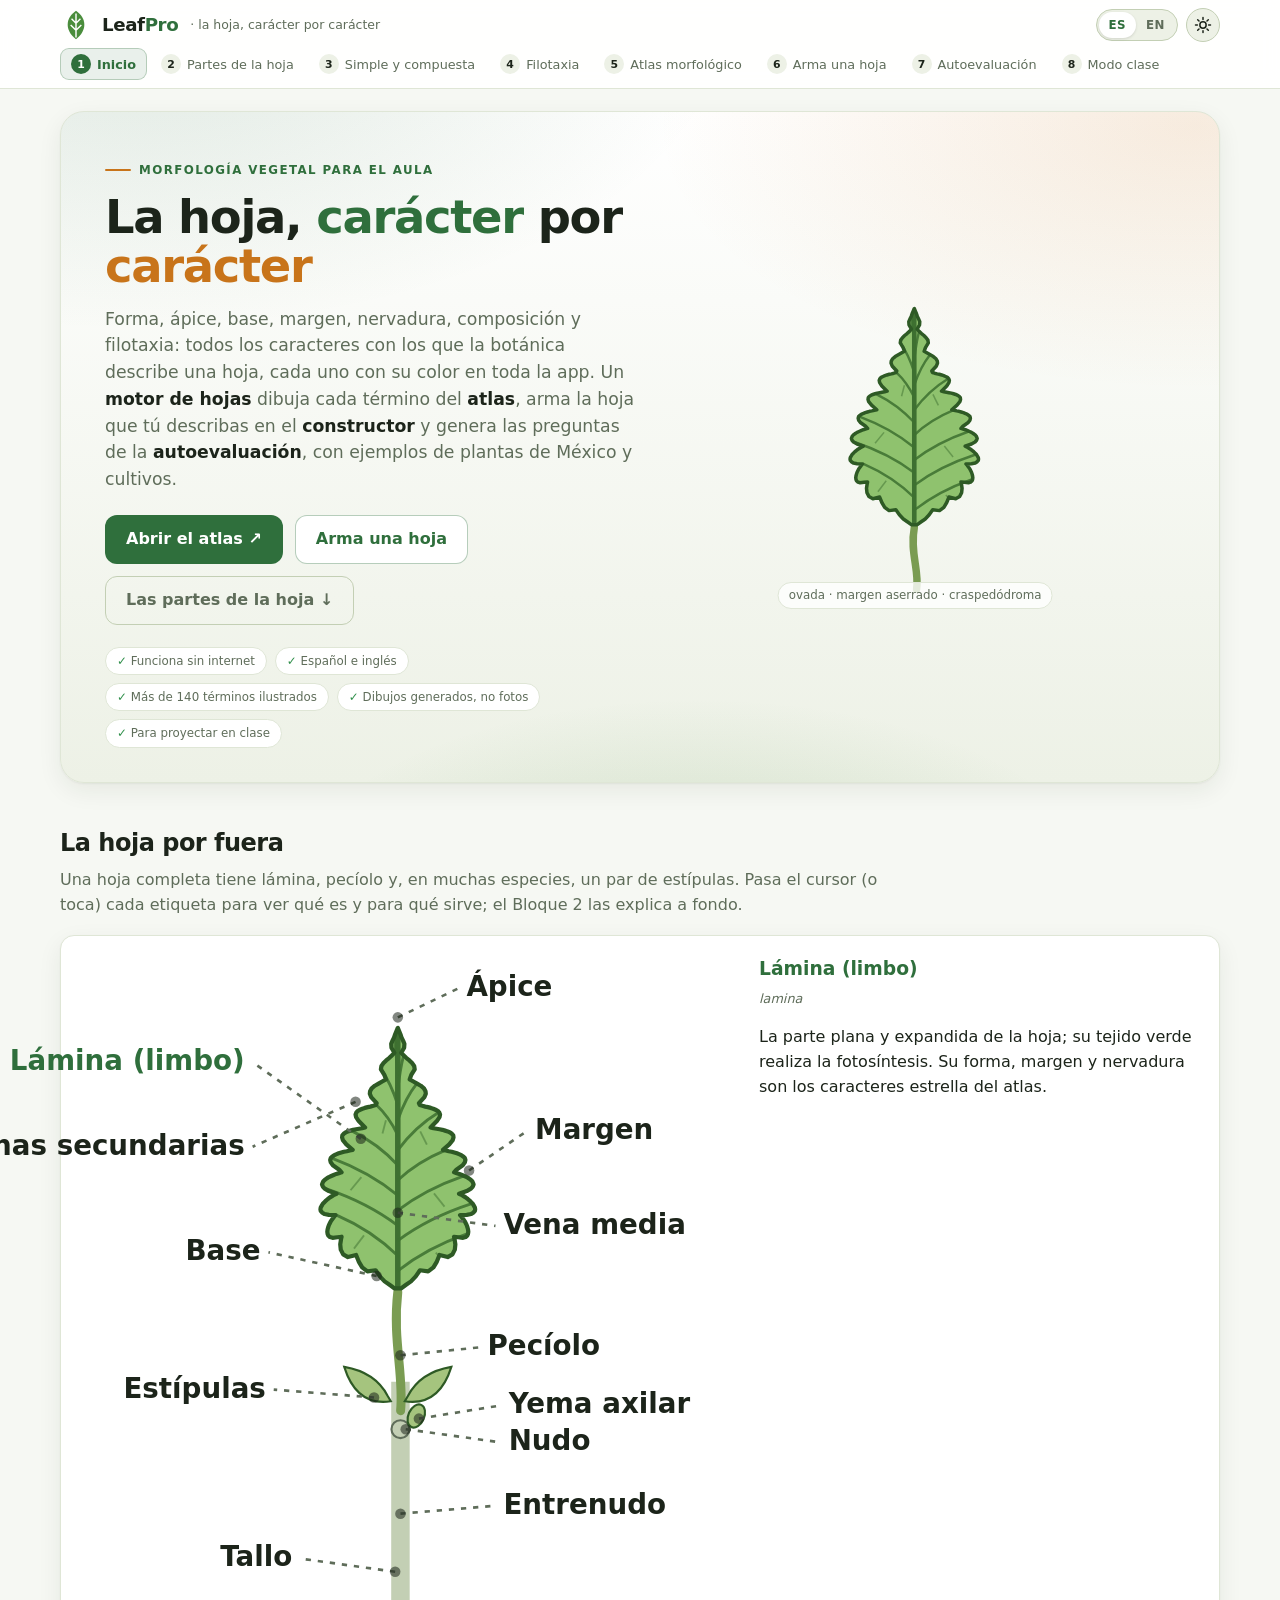
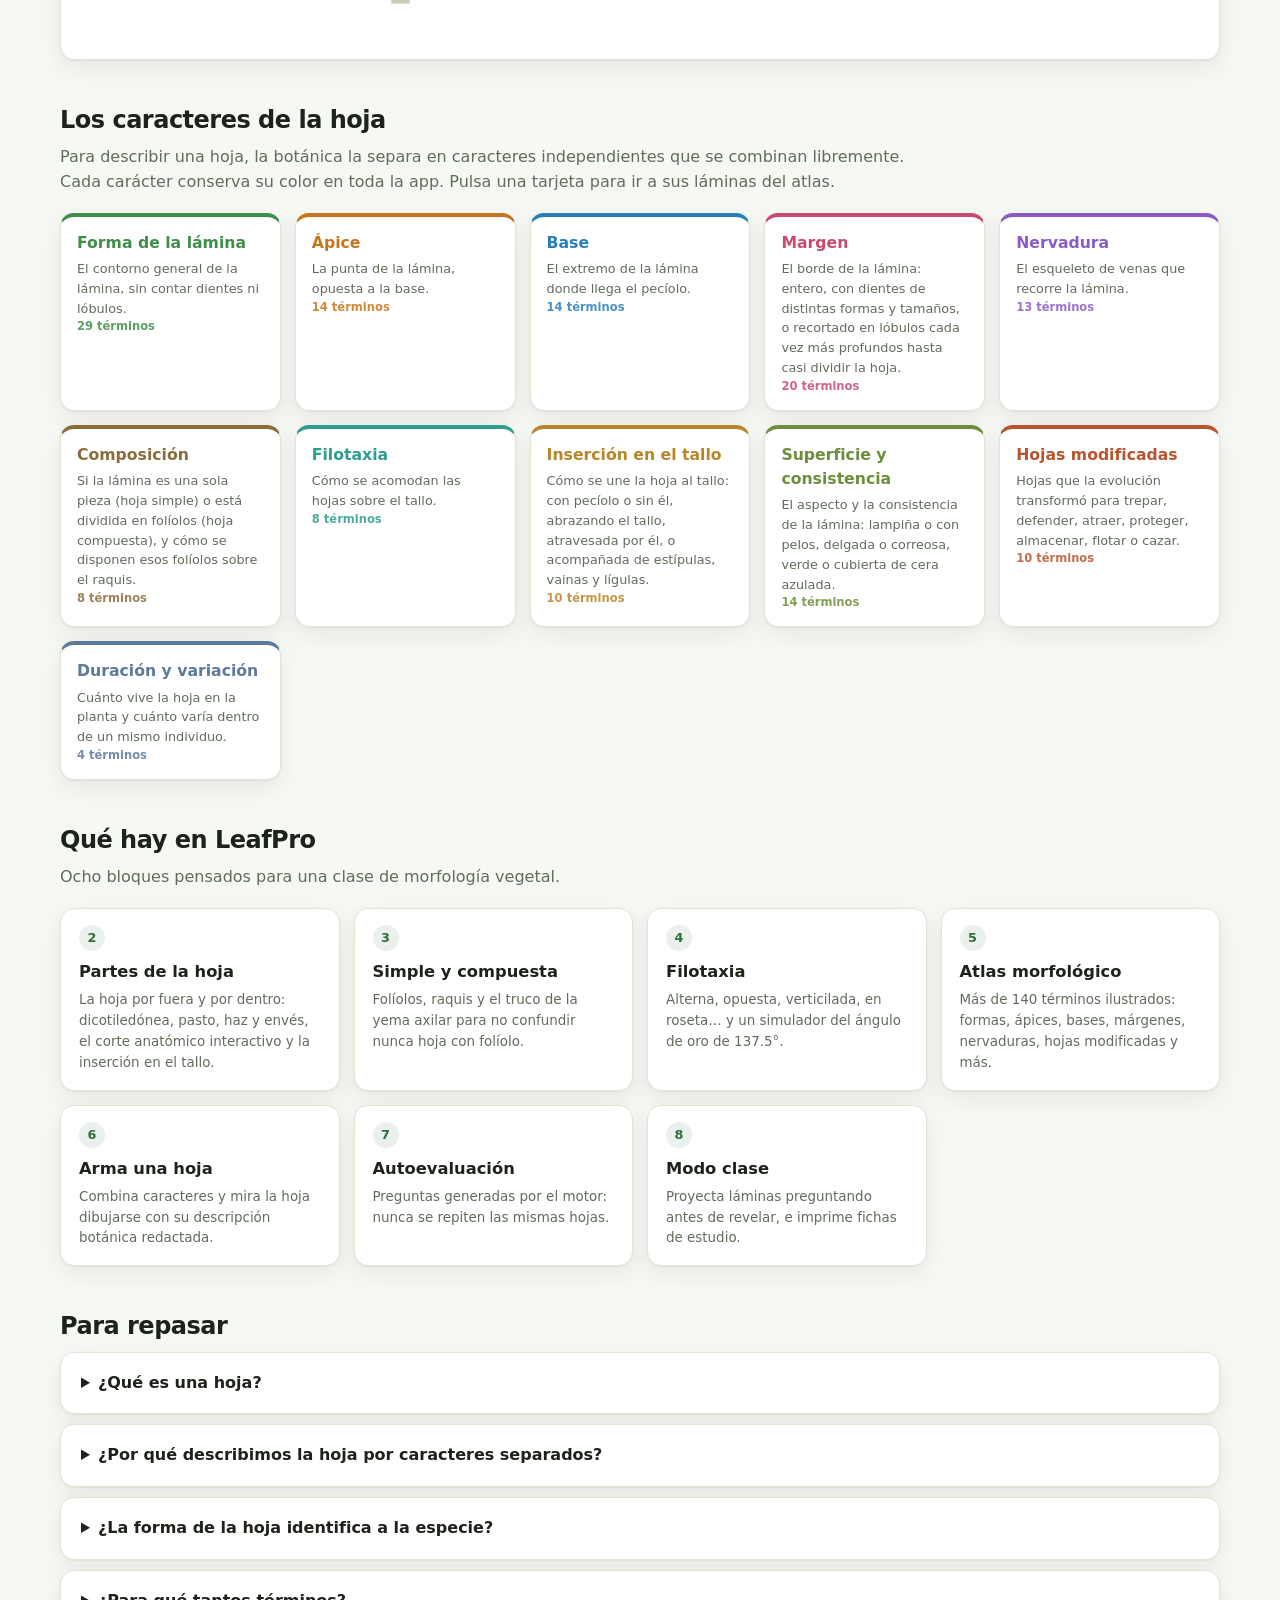
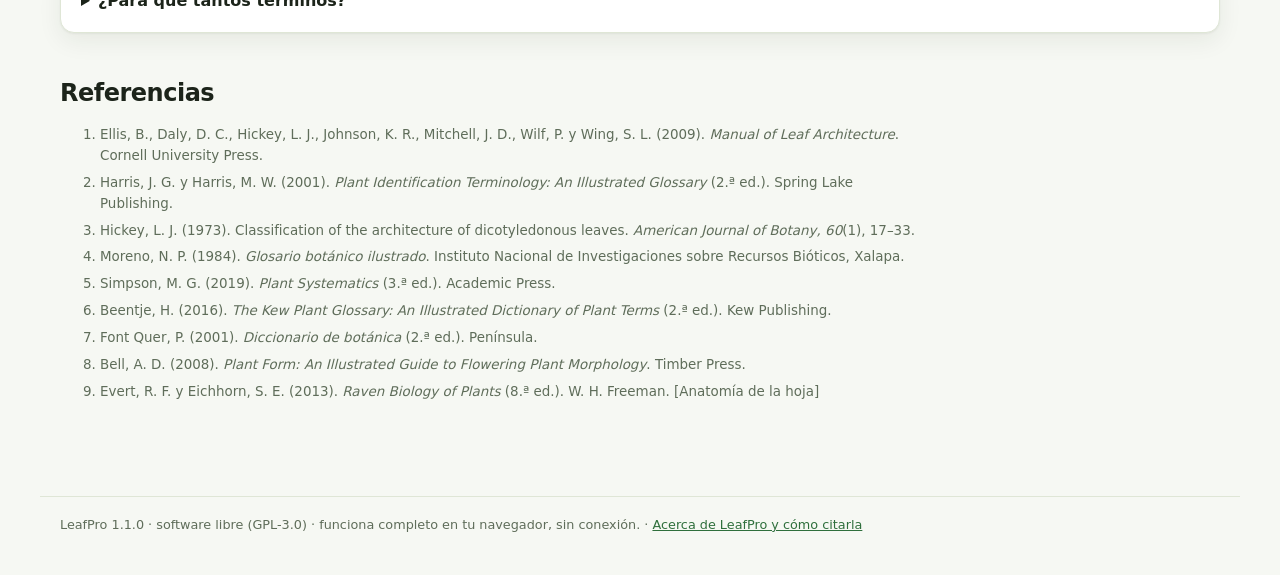
==== commit 1651a8a2: "Paso 3 (v1.1.0): haz y envés, anatomía interna y atlas ampliado a 144 términos Terminología cotejada" ====
--- a/index.html
+++ b/index.html
@@ -58,7 +58,7 @@
         <div class="badge-row">
           <span class="badge ok"><span data-l="es">Funciona sin internet</span><span data-l="en">Works offline</span></span>
           <span class="badge ok"><span data-l="es">Español e inglés</span><span data-l="en">Spanish and English</span></span>
-          <span class="badge ok"><span data-l="es">Más de 100 términos ilustrados</span><span data-l="en">Over 100 illustrated terms</span></span>
+          <span class="badge ok"><span data-l="es">Más de 140 términos ilustrados</span><span data-l="en">Over 140 illustrated terms</span></span>
           <span class="badge ok"><span data-l="es">Dibujos generados, no fotos</span><span data-l="en">Generated drawings, not photos</span></span>
           <span class="badge ok"><span data-l="es">Para proyectar en clase</span><span data-l="en">Ready to project in class</span></span>
         </div>
@@ -103,14 +103,17 @@
 <!-- ==================== BLOCK 2 · PARTS ==================== -->
 <section class="step-panel" id="panel-2">
   <h2 class="blk-title"><span data-l="es">Partes de la hoja</span><span data-l="en">Parts of the leaf</span></h2>
-  <p class="section-sub"><span data-l="es">La hoja típica de una dicotiledónea y la hoja de un pasto no se parecen, pero las dos tienen las
-    mismas funciones. Explora cada modelo con sus etiquetas y compara cómo se une cada hoja al tallo.</span><span data-l="en">The typical dicot leaf and a grass leaf look nothing alike, yet both do the same jobs.
-    Explore each model with its labels and compare how each leaf joins the stem.</span></p>
+  <p class="section-sub"><span data-l="es">La hoja por fuera y por dentro: la hoja típica de una dicotiledónea y la de un pasto con sus
+    etiquetas, las dos caras de la lámina (haz y envés), el corte transversal con sus tejidos y las formas de unirse
+    al tallo.</span><span data-l="en">The leaf outside and inside: the typical dicot leaf and the grass leaf with their labels, the
+    two faces of the blade (upper and lower), the cross-section with its tissues, and the ways of joining the stem.</span></p>
   <div class="seg q-tabs" id="b2Tabs" role="tablist">
-    <button data-tab="dicot" class="on"><span data-l="es">Hoja completa (dicotiledónea)</span><span data-l="en">Complete leaf (dicot)</span></button><button data-tab="grass"><span data-l="es">Hoja de pasto (monocotiledónea)</span><span data-l="en">Grass leaf (monocot)</span></button><button data-tab="union"><span data-l="es">Inserción en el tallo</span><span data-l="en">Attachment to the stem</span></button>
+    <button data-tab="dicot" class="on"><span data-l="es">Hoja completa (dicotiledónea)</span><span data-l="en">Complete leaf (dicot)</span></button><button data-tab="grass"><span data-l="es">Hoja de pasto (monocotiledónea)</span><span data-l="en">Grass leaf (monocot)</span></button><button data-tab="faces"><span data-l="es">Haz y envés</span><span data-l="en">Upper and lower faces</span></button><button data-tab="anat"><span data-l="es">La hoja por dentro</span><span data-l="en">Inside the leaf</span></button><button data-tab="union"><span data-l="es">Inserción en el tallo</span><span data-l="en">Attachment to the stem</span></button>
   </div>
   <div id="b2Dicot"></div>
   <div id="b2Grass" style="display:none"></div>
+  <div id="b2Faces" style="display:none"></div>
+  <div id="b2Anat" style="display:none"></div>
   <div id="b2Union" style="display:none"></div>
 </section>
 
@@ -229,12 +232,12 @@
 </div>
 
 <footer class="foot">
-  <span data-l="es">LeafPro 1.0.0 · software libre (GPL-3.0) · funciona completo en tu navegador, sin conexión.</span>
-  <span data-l="en">LeafPro 1.0.0 · free software (GPL-3.0) · runs entirely in your browser, offline.</span>
+  <span data-l="es">LeafPro 1.1.0 · software libre (GPL-3.0) · funciona completo en tu navegador, sin conexión.</span>
+  <span data-l="en">LeafPro 1.1.0 · free software (GPL-3.0) · runs entirely in your browser, offline.</span>
   · <a href="#" id="aboutBtn"><span data-l="es">Acerca de LeafPro y cómo citarla</span><span data-l="en">About LeafPro and how to cite it</span></a>
 </footer>
 <dialog class="at-dlg about-dlg" id="aboutDlg">
-  <div class="at-dlg-h"><h3>LeafPro 1.0.0</h3><button class="icon-btn" id="aboutClose" data-es-title="Cerrar" data-en-title="Close">×</button></div>
+  <div class="at-dlg-h"><h3>LeafPro 1.1.0</h3><button class="icon-btn" id="aboutClose" data-es-title="Cerrar" data-en-title="Close">×</button></div>
   <div class="about-b">
     <p><span data-l="es"><b>La hoja, carácter por carácter.</b> Una aplicación para enseñar la morfología de la hoja: sus partes,
       la diferencia entre hojas simples y compuestas, la filotaxia, y un atlas de formas, ápices, bases, márgenes,
@@ -245,7 +248,7 @@
       Every drawing is generated by a parametric leaf engine inside the app itself.</span></p>
     <p><span data-l="es">Todo funciona dentro del navegador, sin servidor y sin conexión; nada de lo que haces sale de tu computadora.</span><span data-l="en">Everything runs inside the browser, without a server or a connection; nothing you do leaves your computer.</span></p>
     <h4><span data-l="es">Cómo citarla</span><span data-l="en">How to cite it</span></h4>
-    <p class="about-cite" id="aboutCite">Barrera-Guzmán, L. Á. (2026). <i>LeafPro: la hoja, carácter por carácter</i> (<span data-l="es">versión</span><span data-l="en">version</span> 1.0.0) [Software]. https://github.com/luisangelbg/LeafPro</p>
+    <p class="about-cite" id="aboutCite">Barrera-Guzmán, L. Á. (2026). <i>LeafPro: la hoja, carácter por carácter</i> (<span data-l="es">versión</span><span data-l="en">version</span> 1.1.0) [Software]. https://github.com/luisangelbg/LeafPro</p>
     <button class="btn btn-ghost btn-sm" id="aboutCopy"><span data-l="es">Copiar la cita</span><span data-l="en">Copy the citation</span></button>
     <h4><span data-l="es">Autor y licencia</span><span data-l="en">Author and licence</span></h4>
     <p>Luis Ángel Barrera-Guzmán · ORCID <a href="https://orcid.org/0000-0001-8057-2583" target="_blank" rel="noopener">0000-0001-8057-2583</a><br>
@@ -261,6 +264,7 @@
 <script src="js/block2.js"></script>
 <script src="js/block3.js"></script>
 <script src="js/block4.js"></script>
+<script src="js/art.js"></script>
 <script src="js/block5.js"></script>
 <script src="js/block6.js"></script>
 <script src="js/block7.js"></script>
--- a/css/style.css
+++ b/css/style.css
@@ -32,10 +32,11 @@
   --warning: #c98014;
   /* the characters of the leaf */
   --cF: #3f8f4a; --cA: #c8741a; --cB: #2a7fb8; --cM: #c84a6f; --cN: #8a5cc6;
-  --cC: #8a6d3b; --cP: #2f9d8f; --cU: #b8862a; --cS: #6d8f3a;
+  --cC: #8a6d3b; --cP: #2f9d8f; --cU: #b8862a; --cS: #6d8f3a; --cX: #b8552e; --cD: #5c7a99;
   --cF-soft: rgba(63,143,74,.13); --cA-soft: rgba(200,116,26,.14); --cB-soft: rgba(42,127,184,.13);
   --cM-soft: rgba(200,74,111,.12); --cN-soft: rgba(138,92,198,.13); --cC-soft: rgba(138,109,59,.14);
   --cP-soft: rgba(47,157,143,.13); --cU-soft: rgba(184,134,42,.15); --cS-soft: rgba(109,143,58,.15);
+  --cX-soft: rgba(184,85,46,.13); --cD-soft: rgba(92,122,153,.13);
   /* leaf drawing */
   --lfBlade1: #8fc26e; --lfBlade2: #5a9c47; --lfVein: #3e7031; --lfVeinT: rgba(62,112,49,.5);
   --lfOutline: #2e5a25; --lfPetiole: #7a9c52; --lfStipule: #a5c47e; --lfExtra: #8a6d3b;
@@ -54,10 +55,11 @@
     --gold: #f2c94e; --leaf-rgb: 124, 199, 117; --leaf: #7cc775; --sky: #74b8ea;
     --success: #5cc27a; --danger: #f07166; --warning: #f0b24a;
     --cF: #7cc775; --cA: #f2a64a; --cB: #6fb6e8; --cM: #f07fa8; --cN: #c39bea;
-    --cC: #d3b273; --cP: #5fc9ba; --cU: #e8bd63; --cS: #b3c46a;
+    --cC: #d3b273; --cP: #5fc9ba; --cU: #e8bd63; --cS: #b3c46a; --cX: #e8926a; --cD: #8fb3d4;
     --cF-soft: rgba(124,199,117,.15); --cA-soft: rgba(242,166,74,.15); --cB-soft: rgba(111,182,232,.15);
     --cM-soft: rgba(240,127,168,.14); --cN-soft: rgba(195,155,234,.15); --cC-soft: rgba(211,178,115,.15);
     --cP-soft: rgba(95,201,186,.14); --cU-soft: rgba(232,189,99,.15); --cS-soft: rgba(179,196,106,.15);
+  --cX-soft: rgba(232,146,106,.15); --cD-soft: rgba(143,179,212,.15);
     --lfBlade1: #4e7a3a; --lfBlade2: #6ea457; --lfVein: #c6e2b2; --lfVeinT: rgba(198,226,178,.5);
     --lfOutline: #a9cf92; --lfPetiole: #8aa668; --lfStipule: #6d8a50; --lfExtra: #d3b273;
     --shadow: 0 1px 2px rgba(0, 0, 0, 0.5), 0 8px 24px rgba(0, 0, 0, 0.32);
@@ -72,10 +74,11 @@
   --gold: #f2c94e; --leaf-rgb: 124, 199, 117; --leaf: #7cc775; --sky: #74b8ea;
   --success: #5cc27a; --danger: #f07166; --warning: #f0b24a;
   --cF: #7cc775; --cA: #f2a64a; --cB: #6fb6e8; --cM: #f07fa8; --cN: #c39bea;
-  --cC: #d3b273; --cP: #5fc9ba; --cU: #e8bd63; --cS: #b3c46a;
+  --cC: #d3b273; --cP: #5fc9ba; --cU: #e8bd63; --cS: #b3c46a; --cX: #e8926a; --cD: #8fb3d4;
   --cF-soft: rgba(124,199,117,.15); --cA-soft: rgba(242,166,74,.15); --cB-soft: rgba(111,182,232,.15);
   --cM-soft: rgba(240,127,168,.14); --cN-soft: rgba(195,155,234,.15); --cC-soft: rgba(211,178,115,.15);
   --cP-soft: rgba(95,201,186,.14); --cU-soft: rgba(232,189,99,.15); --cS-soft: rgba(179,196,106,.15);
+  --cX-soft: rgba(232,146,106,.15); --cD-soft: rgba(143,179,212,.15);
   --lfBlade1: #4e7a3a; --lfBlade2: #6ea457; --lfVein: #c6e2b2; --lfVeinT: rgba(198,226,178,.5);
   --lfOutline: #a9cf92; --lfPetiole: #8aa668; --lfStipule: #6d8a50; --lfExtra: #d3b273;
   --shadow: 0 1px 2px rgba(0, 0, 0, 0.5), 0 8px 24px rgba(0, 0, 0, 0.32);
@@ -230,6 +233,17 @@
 svg.leaf.skin-suculenta .lf-outline { stroke-width: 3.4; }
 svg.leaf.skin-membranacea .lf-blade { fill: var(--lfBlade1); fill-opacity: .55; }
 svg.leaf .lf-underside { fill: color-mix(in srgb, var(--lfBlade1) 40%, #e8ecdc); stroke: var(--lfOutline); stroke-width: 1; opacity: .95; }
+svg.leaf .lf-dots.glandulosa circle { fill: var(--gold); stroke: var(--lfOutline); stroke-width: .4; }
+svg.leaf .lf-dots.lepidota circle { fill: color-mix(in srgb, var(--card-bg) 70%, var(--lfBlade2)); stroke: var(--lfOutline); stroke-width: .5; }
+svg.leaf .lf-wrinkle { stroke: var(--lfVeinT); stroke-width: .9; }
+svg.leaf .lf-gloss { fill: #ffffff; opacity: .38; }
+:root[data-theme="dark"] svg.leaf .lf-gloss { opacity: .22; }
+/* abaxial (underside) rendering of a whole leaf */
+svg.leaf.face-enves .lf-blade { fill: color-mix(in srgb, var(--lfBlade1) 45%, #dde5cf); }
+svg.leaf.face-enves .lf-mid { stroke-width: 3.2; }
+svg.leaf.face-enves .lf-sec { stroke-width: 1.8; }
+svg.leaf.face-haz .lf-blade { fill: color-mix(in srgb, var(--lfBlade2) 78%, #2e5a25); }
+:root[data-theme="dark"] svg.leaf.face-haz .lf-blade { fill: color-mix(in srgb, var(--lfBlade2) 85%, #d9e8c8); }
 svg.leaf.hl-veins .lf-mid, svg.leaf.hl-veins .lf-sec { stroke: var(--cN); }
 svg.leaf.hl-veins .lf-ter { stroke: var(--cN); opacity: .5; }
 
@@ -260,6 +274,18 @@
 .part-info { min-height: 150px; }
 .part-info h3 { margin: 0 0 6px; color: var(--primary); }
 .part-info .p-lat { font-size: .8rem; color: var(--text-muted); font-style: italic; }
+
+/* ---------- Haz and envés, anatomy ---------- */
+.faces-grid { display: grid; grid-template-columns: 1fr 1fr; gap: 16px; }
+@media (max-width: 720px) { .faces-grid { grid-template-columns: 1fr; } }
+.face-card { text-align: center; }
+.face-card svg { height: 250px; max-width: 100%; }
+.face-card h3 { margin: 2px 0 8px; }
+.parts-wide { grid-template-columns: 1.5fr .6fr; }
+@media (max-width: 860px) { .parts-wide { grid-template-columns: 1fr; } }
+.art-duo { display: flex; gap: 4px; align-items: center; justify-content: center; }
+.art-duo svg { max-height: 100%; }
+.plate .art-duo svg { height: 128px; width: 49%; }
 
 /* ---------- Atlas ---------- */
 .at-layout { display: grid; grid-template-columns: 240px 1fr; gap: 20px; align-items: start; }
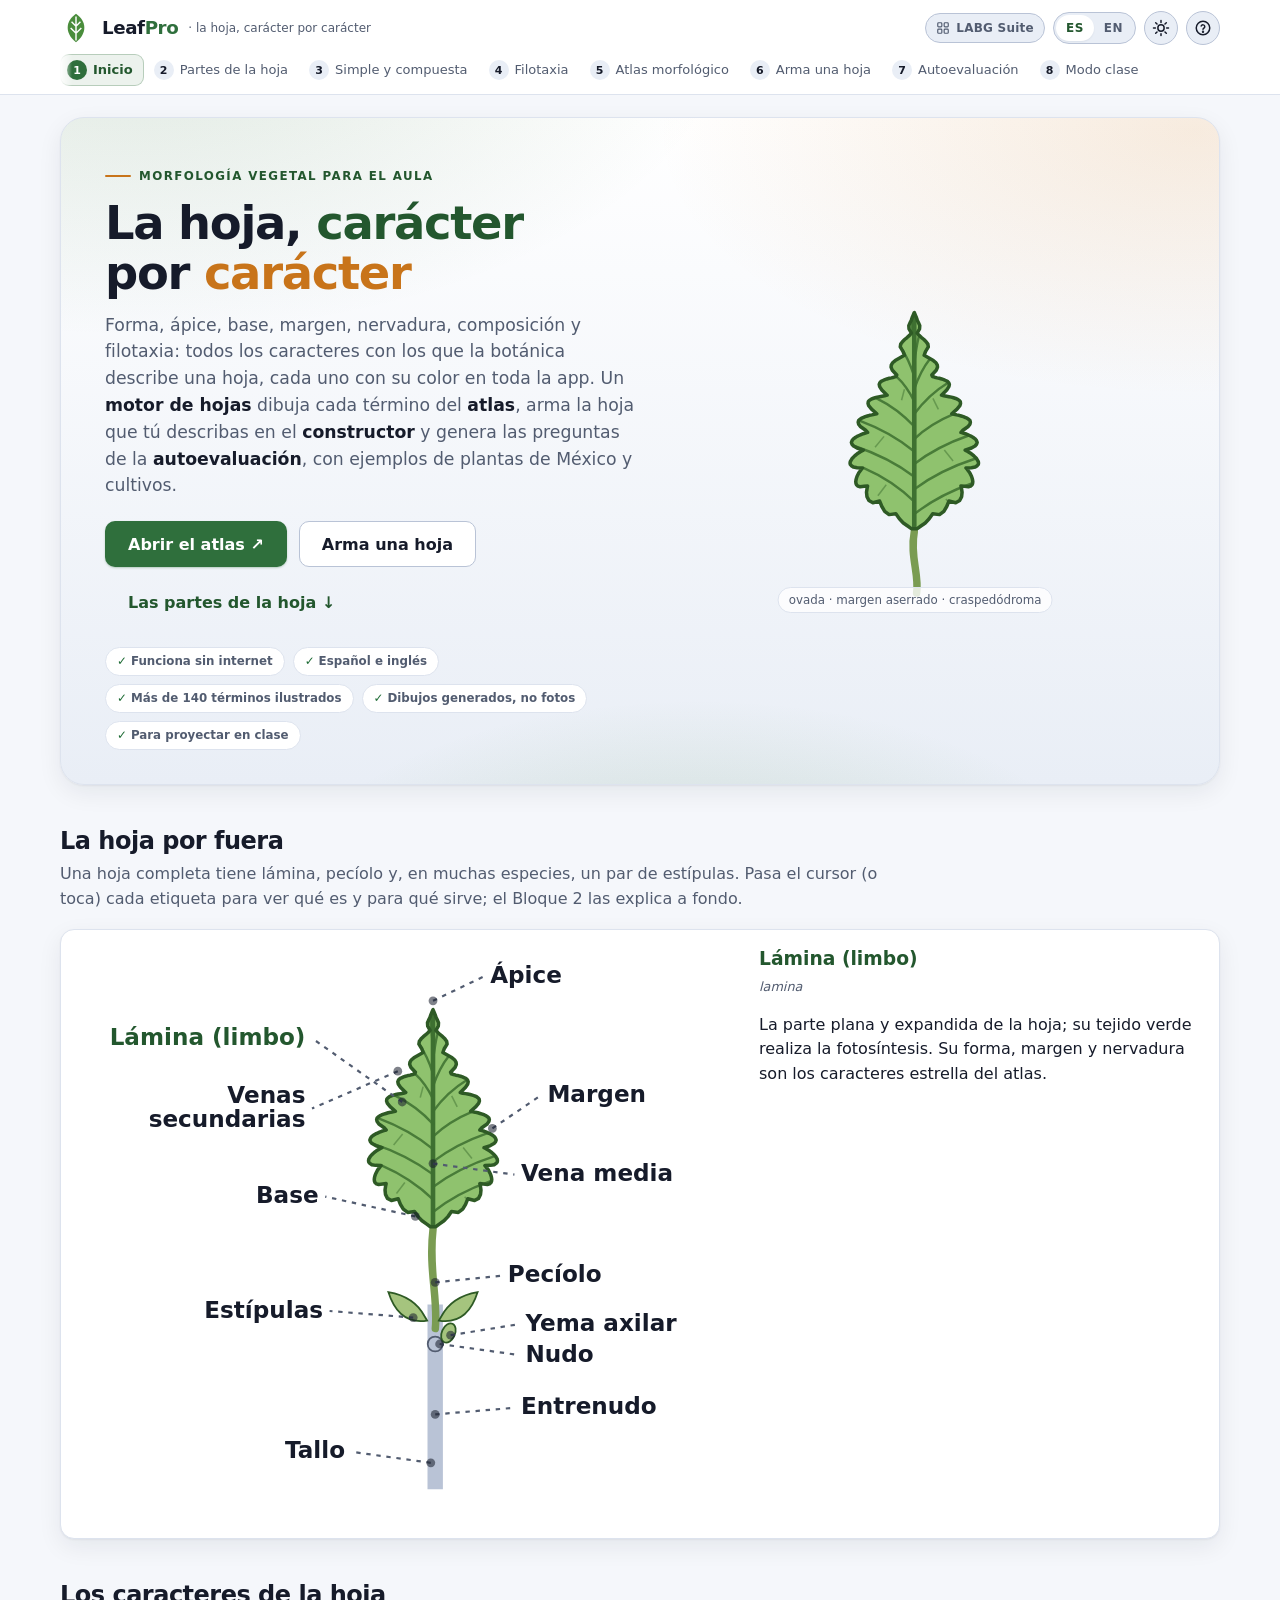
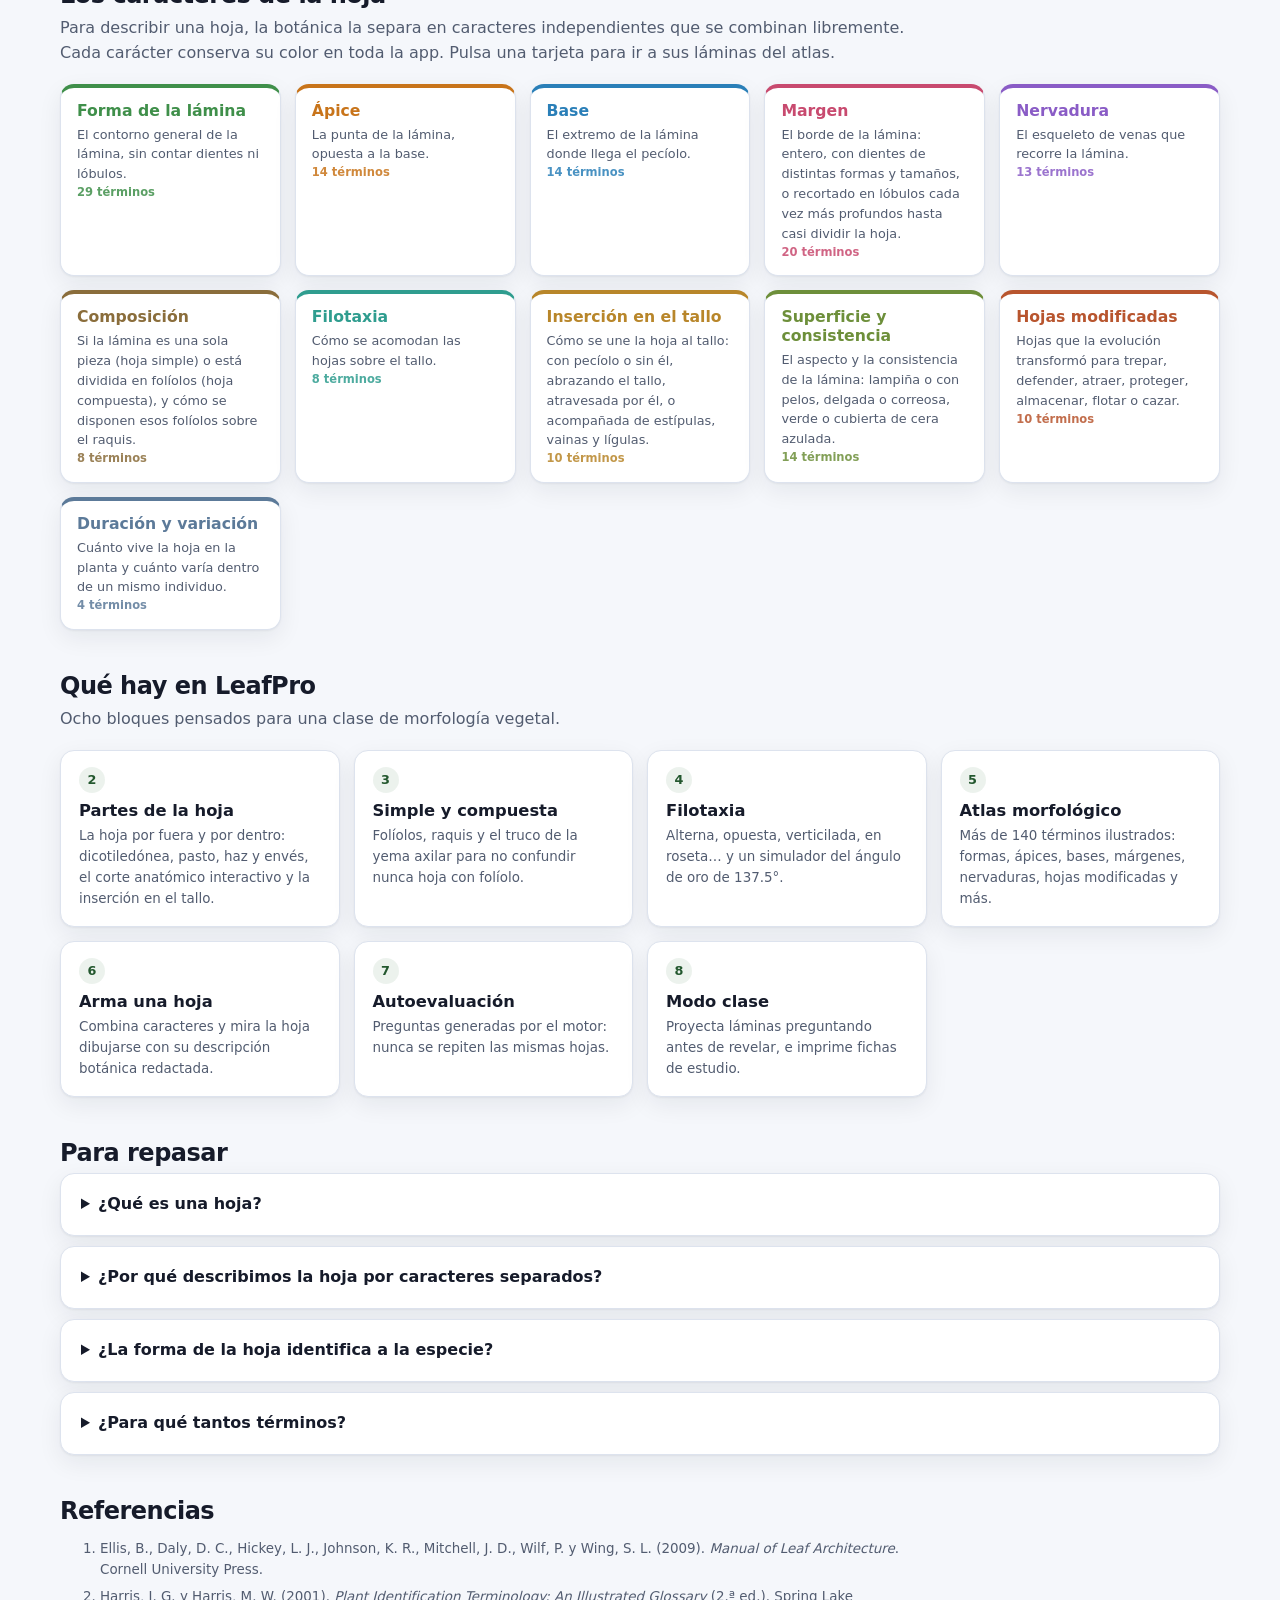
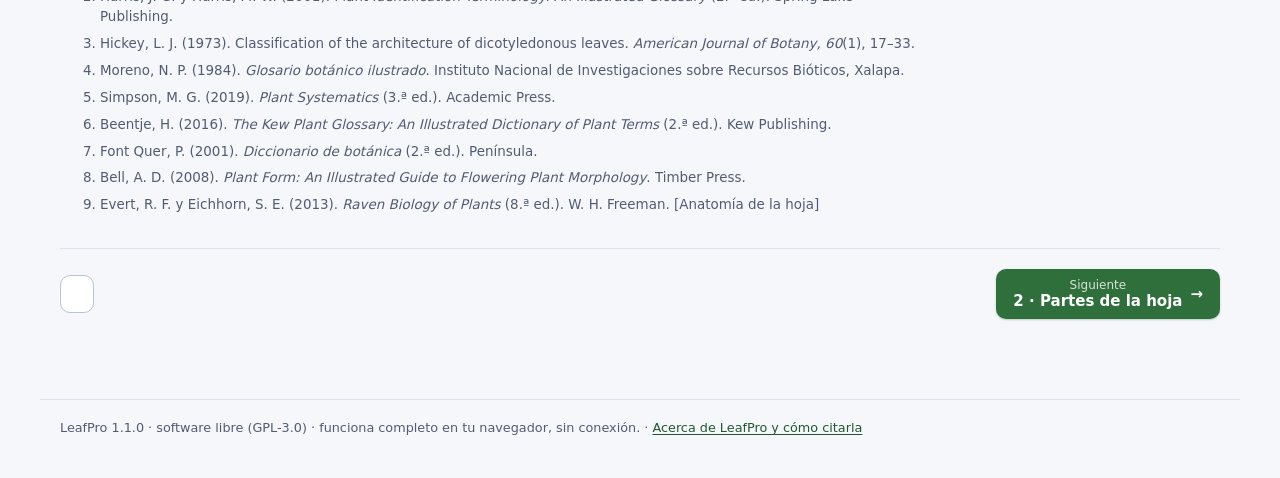
==== commit edaa9364: "Bloque 5: barra y navegación comunes de la LABG Suite - Adopta labg-base.css y labg-core.js (copias " ====
--- a/index.html
+++ b/index.html
@@ -6,11 +6,13 @@
 <title data-es="LeafPro — La hoja, carácter por carácter" data-en="LeafPro — The leaf, character by character">LeafPro — La hoja, carácter por carácter</title>
 <meta name="description" content="Leaf morphology for the classroom: parts of the leaf, simple and compound leaves, phyllotaxy, and an atlas of shapes, apices, bases, margins and venation, all drawn by a parametric leaf engine.">
 <link rel="icon" href="data:image/svg+xml,%3Csvg xmlns='http://www.w3.org/2000/svg' viewBox='-16 -18 32 36'%3E%3Cpath d='M0,16 C -13,6 -12,-8 0,-16 C 12,-8 13,6 0,16 Z' fill='%234a8d3c'/%3E%3Cpath d='M0,14 L0,-13 M0,6 L-6,0 M0,6 L6,0 M0,-2 L-5,-7 M0,-2 L5,-7' stroke='%23e8f4dd' stroke-width='1.6' fill='none'/%3E%3C/svg%3E">
+<link rel="stylesheet" href="css/labg-base.css">
 <link rel="stylesheet" href="css/style.css">
 <script src="js/i18n.js"></script>
 </head>
 <body class="on-home">
 
+<a class="skip-link" href="#main"><span data-l="es">Saltar al contenido</span><span data-l="en">Skip to content</span></a>
 <header class="topbar">
   <div class="topbar-inner">
     <div class="topbar-row">
@@ -20,20 +22,27 @@
         <span class="brand-sub">· <span data-l="es">la hoja, carácter por carácter</span><span data-l="en">the leaf, character by character</span></span>
       </div>
       <div class="top-tools">
+        <a class="suite-link" href="https://luisangelbg.github.io/" data-es-title="Volver al portal de la LABG Suite" data-en-title="Back to the LABG Suite portal" title="Volver al portal de la LABG Suite" aria-label="Volver al portal de la LABG Suite">
+          <svg viewBox="0 0 24 24" fill="none" stroke="currentColor" stroke-width="2" stroke-linecap="round" stroke-linejoin="round" aria-hidden="true"><rect x="3" y="3" width="7" height="7" rx="1.5"/><rect x="14" y="3" width="7" height="7" rx="1.5"/><rect x="3" y="14" width="7" height="7" rx="1.5"/><rect x="14" y="14" width="7" height="7" rx="1.5"/></svg>
+          <span class="suite-text">LABG Suite</span>
+        </a>
         <div class="seg lang-seg" role="group" aria-label="Idioma / Language">
-          <button data-lang="es" title="Español">ES</button><button data-lang="en" title="English">EN</button>
+          <button type="button" data-lang="es" title="Español">ES</button><button type="button" data-lang="en" title="English">EN</button>
         </div>
-        <button class="icon-btn theme-btn" id="themeBtn" data-es-title="Cambiar a tema claro u oscuro" data-en-title="Switch between light and dark theme">
-          <svg class="sun" viewBox="0 0 24 24" fill="none" stroke="currentColor" stroke-width="2" stroke-linecap="round"><circle cx="12" cy="12" r="4.2"/><path d="M12 2v2.5M12 19.5V22M2 12h2.5M19.5 12H22M4.9 4.9l1.8 1.8M17.3 17.3l1.8 1.8M4.9 19.1l1.8-1.8M17.3 6.7l1.8-1.8"/></svg>
-          <svg class="moon" viewBox="0 0 24 24" fill="none" stroke="currentColor" stroke-width="2" stroke-linecap="round" stroke-linejoin="round"><path d="M20 14.5A8.5 8.5 0 1 1 9.5 4a7 7 0 0 0 10.5 10.5z"/></svg>
+        <button type="button" class="icon-btn theme-btn" id="themeBtn" title="Cambiar entre tema claro y oscuro" aria-label="Cambiar entre tema claro y oscuro">
+          <svg class="sun" viewBox="0 0 24 24" fill="none" stroke="currentColor" stroke-width="2" stroke-linecap="round" aria-hidden="true"><circle cx="12" cy="12" r="4.2"/><path d="M12 2v2.5M12 19.5V22M2 12h2.5M19.5 12H22M4.9 4.9l1.8 1.8M17.3 17.3l1.8 1.8M4.9 19.1l1.8-1.8M17.3 6.7l1.8-1.8"/></svg>
+          <svg class="moon" viewBox="0 0 24 24" fill="none" stroke="currentColor" stroke-width="2" stroke-linecap="round" stroke-linejoin="round" aria-hidden="true"><path d="M20 14.5A8.5 8.5 0 1 1 9.5 4a7 7 0 0 0 10.5 10.5z"/></svg>
         </button>
+        <button type="button" class="icon-btn" id="helpBtn" data-es-title="Atajos de teclado (?)" data-en-title="Keyboard shortcuts (?)" title="Atajos de teclado (?)" aria-label="Atajos de teclado (?)">
+          <svg viewBox="0 0 24 24" fill="none" stroke="currentColor" stroke-width="2" stroke-linecap="round" stroke-linejoin="round" aria-hidden="true"><circle cx="12" cy="12" r="9"/><path d="M9.6 9.3a2.5 2.5 0 0 1 4.8.9c0 1.7-2.4 2.2-2.4 3.6"/><circle cx="12" cy="17" r=".6" fill="currentColor"/></svg>
+        </button>
       </div>
     </div>
     <nav class="stepper" id="stepper" aria-label="Bloques"></nav>
   </div>
 </header>
 
-<main>
+<main id="main" tabindex="-1">
 
 <!-- ==================== BLOCK 1 · HOME ==================== -->
 <section class="step-panel active" id="panel-1">
@@ -256,6 +265,7 @@
   </div>
 </dialog>
 
+<script src="js/labg-core.js"></script>
 <script src="js/core.js"></script>
 <script src="js/leafgen.js"></script>
 <script src="js/morphdata.js"></script>
--- a/css/labg-base.css
+++ b/css/labg-base.css
@@ -0,0 +1,577 @@
+/* LABG Suite — hoja de estilos común a todas las aplicaciones.
+   Copyright (C) 2026  Luis Ángel Barrera-Guzmán
+
+   This program is free software: you can redistribute it and/or modify it under
+   the terms of the GNU General Public License as published by the Free Software
+   Foundation, either version 3 of the License, or (at your option) any later
+   version. It is distributed in the hope that it will be useful, but WITHOUT ANY
+   WARRANTY; without even the implied warranty of MERCHANTABILITY or FITNESS FOR
+   A PARTICULAR PURPOSE. See the GNU General Public License, in the file LICENSE
+   at the root of this program, or <https://www.gnu.org/licenses/>.
+
+   Cómo se usa
+   -----------
+   Cada app carga este archivo ANTES de su propio style.css:
+
+     <link rel="stylesheet" href="css/labg-base.css">
+     <link rel="stylesheet" href="css/style.css">
+
+   y en su style.css redefine solo su identidad: --primary, --primary-rgb,
+   --primary-dark, --accent y --accent-rgb, en claro y en oscuro (ver la
+   plantilla al final de GUIA-DISENO.md). Todo lo demás —neutros, escalas,
+   enfoque, movimiento, barra de bloques, mensajes, tablas e impresión— sale
+   de aquí, para que las apps de la suite se lean como una sola familia.
+
+   El tema oscuro sigue al sistema mientras el usuario no elija uno; la
+   elección se escribe en <html data-theme="light|dark">. Cero bibliotecas,
+   cero recursos externos: funciona con doble clic (file://). */
+
+/* ================================================================
+   1. TOKENS
+   ================================================================ */
+:root {
+  color-scheme: light;
+
+  /* neutros */
+  --bg: #f5f7fb;
+  --bg-soft: #e9eef6;
+  --card-bg: #ffffff;
+  --text: #161b2a;
+  --text-muted: #525c70;
+  --border: #dde3ee;
+  --border-strong: #b9c3d6;
+  --field-border: #7a8699;          /* borde de campos: ≥ 3:1 contra la tarjeta */
+
+  /* identidad (cada app la redefine) */
+  --primary-rgb: 42, 74, 148;
+  --primary: #2a4a94;
+  --primary-dark: #1e3872;
+  --primary-soft: rgba(var(--primary-rgb), 0.09);
+  --on-primary: #ffffff;            /* texto sobre --primary */
+  /* texto dibujado en el color de la app (enlaces, bloque activo, insignias):
+     el tono más contrastado de los dos. En oscuro --primary-dark es el MÁS CLARO. */
+  --primary-text: var(--primary-dark);
+  --accent-rgb: 183, 106, 23;
+  --accent: #b76a17;
+  --accent-soft: rgba(var(--accent-rgb), 0.12);
+
+  /* estados: el tono de relleno (bordes, iconos) y el de texto (≥ 4.5:1) */
+  --success: #2f8f4a;  --success-text: #1d6b34;  --success-soft: #e7f5eb;
+  --warning: #c27c0e;  --warning-text: #8a5300;  --warning-soft: #fdf3e1;
+  --danger:  #c43a2f;  --danger-text:  #a82c22;  --danger-soft:  #fbe9e7;
+  --info:    #2d78b0;  --info-text:    #1f5f91;  --info-soft:    #e6f0f8;
+
+  /* enfoque */
+  --focus-ring: var(--primary);
+  --focus-halo: rgba(var(--primary-rgb), 0.28);
+
+  /* tipografía */
+  --font-sans: system-ui, sans-serif;
+  --font-mono: ui-monospace, monospace;
+  --mono: var(--font-mono);         /* alias que ya usan las apps */
+  --fs-2xs: 0.6875rem;  /* 11 px: marcas diminutas, número del bloque */
+  --fs-xs:  0.75rem;    /* 12 px: notas, insignias */
+  --fs-sm:  0.8125rem;  /* 13 px: ayuda de campo, tablas densas */
+  --fs-md:  0.9375rem;  /* 15 px: texto de la interfaz */
+  --fs-base: 1rem;      /* 16 px: párrafos de lectura */
+  --fs-lg:  1.125rem;   /* 18 px: subtítulos de tarjeta */
+  --fs-xl:  1.375rem;   /* 22 px: títulos de sección */
+  --fs-2xl: 1.75rem;    /* 28 px: título de bloque */
+  --fs-3xl: clamp(1.9rem, 1.2rem + 3vw, 2.85rem); /* portada */
+  --lh-tight: 1.2;
+  --lh-base: 1.55;
+
+  /* espaciado (base 4 px) */
+  --sp-1: 4px;  --sp-2: 8px;  --sp-3: 12px; --sp-4: 16px;
+  --sp-5: 20px; --sp-6: 24px; --sp-8: 32px; --sp-10: 40px; --sp-12: 48px;
+
+  /* radios */
+  --r-sm: 6px; --r-md: 10px; --r-lg: 14px; --r-pill: 999px;
+  --radius: var(--r-lg);            /* alias que ya usan las apps */
+
+  /* elevación */
+  --shadow-sm: 0 1px 2px rgba(18, 26, 48, 0.06);
+  --shadow: 0 1px 2px rgba(18, 26, 48, 0.05), 0 8px 24px rgba(18, 26, 48, 0.07);
+  --shadow-lg: 0 4px 10px rgba(18, 26, 48, 0.08), 0 20px 48px rgba(18, 26, 48, 0.14);
+
+  /* movimiento */
+  --dur-fast: 120ms; --dur: 180ms; --dur-slow: 260ms;
+  --ease: cubic-bezier(.2, .7, .2, 1);
+
+  /* medidas */
+  --content-max: 1200px;
+  --touch: 44px;                     /* área táctil mínima en pantallas táctiles */
+  --z-bar: 50; --z-toast: 90; --z-dialog: 100;
+}
+
+/* oscuro: preferencia del sistema, salvo que el usuario haya elegido claro */
+@media (prefers-color-scheme: dark) {
+  :root:not([data-theme="light"]) {
+    color-scheme: dark;
+    --bg: #0e121c; --bg-soft: #161d2b; --card-bg: #1c2434;
+    --text: #e7ecf6; --text-muted: #a3adc3;
+    --border: #2a3448; --border-strong: #3d4a63; --field-border: #6b7892;
+    --primary-rgb: 143, 168, 234; --primary: #8fa8ea; --primary-dark: #b3c4f2;
+    --on-primary: #0e121c;
+    --accent-rgb: 235, 169, 92; --accent: #eba95c;
+    --success: #5cc27a; --success-text: #7fd497; --success-soft: rgba(92, 194, 122, 0.13);
+    --warning: #f0b24a; --warning-text: #f5c56f; --warning-soft: rgba(240, 178, 74, 0.13);
+    --danger:  #f07166; --danger-text:  #f59189; --danger-soft:  rgba(240, 113, 102, 0.13);
+    --info:    #69b2e0; --info-text:    #8cc6ea; --info-soft:    rgba(105, 178, 224, 0.13);
+    --focus-halo: rgba(var(--primary-rgb), 0.35);
+    --shadow-sm: 0 1px 2px rgba(0, 0, 0, 0.45);
+    --shadow: 0 1px 2px rgba(0, 0, 0, 0.5), 0 8px 24px rgba(0, 0, 0, 0.34);
+    --shadow-lg: 0 4px 10px rgba(0, 0, 0, 0.5), 0 20px 48px rgba(0, 0, 0, 0.5);
+  }
+}
+/* oscuro elegido a mano (mismo bloque; mantenerlos iguales) */
+:root[data-theme="dark"] {
+  color-scheme: dark;
+  --bg: #0e121c; --bg-soft: #161d2b; --card-bg: #1c2434;
+  --text: #e7ecf6; --text-muted: #a3adc3;
+  --border: #2a3448; --border-strong: #3d4a63; --field-border: #6b7892;
+  --primary-rgb: 143, 168, 234; --primary: #8fa8ea; --primary-dark: #b3c4f2;
+  --on-primary: #0e121c;
+  --accent-rgb: 235, 169, 92; --accent: #eba95c;
+  --success: #5cc27a; --success-text: #7fd497; --success-soft: rgba(92, 194, 122, 0.13);
+  --warning: #f0b24a; --warning-text: #f5c56f; --warning-soft: rgba(240, 178, 74, 0.13);
+  --danger:  #f07166; --danger-text:  #f59189; --danger-soft:  rgba(240, 113, 102, 0.13);
+  --info:    #69b2e0; --info-text:    #8cc6ea; --info-soft:    rgba(105, 178, 224, 0.13);
+  --focus-halo: rgba(var(--primary-rgb), 0.35);
+  --shadow-sm: 0 1px 2px rgba(0, 0, 0, 0.45);
+  --shadow: 0 1px 2px rgba(0, 0, 0, 0.5), 0 8px 24px rgba(0, 0, 0, 0.34);
+  --shadow-lg: 0 4px 10px rgba(0, 0, 0, 0.5), 0 20px 48px rgba(0, 0, 0, 0.5);
+}
+
+/* ================================================================
+   2. BASE
+   ================================================================ */
+*, *::before, *::after { box-sizing: border-box; }
+body {
+  margin: 0;
+  font-family: var(--font-sans);
+  font-size: var(--fs-base);
+  line-height: var(--lh-base);
+  background: var(--bg);
+  color: var(--text);
+  -webkit-font-smoothing: antialiased;
+  text-rendering: optimizeLegibility;
+}
+img, svg, canvas, video { max-width: 100%; }
+a { color: var(--primary-text); text-underline-offset: 2px; }
+a:hover { color: var(--text); }
+h1, h2, h3, h4 { line-height: var(--lh-tight); text-wrap: balance; }
+code, kbd, pre, samp { font-family: var(--font-mono); font-size: 0.92em; }
+kbd {
+  display: inline-block; min-width: 1.6em; padding: 1px 6px; text-align: center;
+  font-size: var(--fs-xs); font-weight: 600; line-height: 1.5;
+  color: var(--text); background: var(--card-bg);
+  border: 1px solid var(--border-strong); border-bottom-width: 2px; border-radius: var(--r-sm);
+}
+::selection { background: rgba(var(--primary-rgb), 0.22); }
+
+/* enfoque visible y consistente en todo lo que se pueda operar con teclado */
+:focus { outline: none; }
+:focus-visible {
+  outline: 2px solid var(--focus-ring);
+  outline-offset: 2px;
+  box-shadow: 0 0 0 5px var(--focus-halo);
+  border-radius: var(--r-sm);
+}
+input:focus-visible, select:focus-visible, textarea:focus-visible { outline-offset: 0; }
+
+/* solo para lectores de pantalla */
+.sr-only {
+  position: absolute !important; width: 1px; height: 1px; padding: 0; margin: -1px;
+  overflow: hidden; clip: rect(0 0 0 0); white-space: nowrap; border: 0;
+}
+/* enlace para saltar la barra con el teclado */
+.skip-link {
+  position: absolute; left: var(--sp-3); top: -60px; z-index: calc(var(--z-dialog) + 1);
+  padding: var(--sp-2) var(--sp-4); border-radius: var(--r-md);
+  background: var(--primary); color: var(--on-primary); font-weight: 700; text-decoration: none;
+  transition: top var(--dur) var(--ease);
+}
+.skip-link:focus { top: var(--sp-3); color: var(--on-primary); }
+
+/* movimiento: solo para quien no pidió reducirlo */
+@media (prefers-reduced-motion: no-preference) {
+  html { scroll-behavior: smooth; }
+}
+@media (prefers-reduced-motion: reduce) {
+  *, *::before, *::after {
+    animation-duration: 0.01ms !important; animation-iteration-count: 1 !important;
+    transition-duration: 0.01ms !important; scroll-behavior: auto !important;
+  }
+}
+
+/* ================================================================
+   3. BARRA SUPERIOR DE LA APP
+   Estructura (orden fijo en toda la suite):
+   [logo + nombre] [subtítulo]  ······  [LABG Suite] [ES|EN] [tema] [ayuda]
+   [ barra de bloques desplazable ··································· ]
+   ================================================================ */
+.topbar {
+  position: sticky; top: 0; z-index: var(--z-bar);
+  background: color-mix(in srgb, var(--card-bg) 92%, transparent);
+  -webkit-backdrop-filter: blur(10px); backdrop-filter: blur(10px);
+  border-bottom: 1px solid var(--border);
+}
+.topbar-inner { max-width: var(--content-max); margin: 0 auto; padding: var(--sp-2) var(--sp-5) var(--sp-1); }
+.topbar-row { display: flex; align-items: center; gap: var(--sp-3); min-height: 40px; }
+.brand {
+  display: flex; align-items: center; gap: 10px; min-width: 0;
+  font-weight: 800; font-size: 1.14rem; letter-spacing: -0.4px;
+  color: var(--text); text-decoration: none; cursor: pointer; user-select: none;
+}
+.brand svg, .brand img { width: 32px; height: 32px; display: block; flex-shrink: 0; }
+.brand .brand-pro { color: var(--primary); }
+.brand .brand-sub {
+  font-weight: 500; font-size: var(--fs-xs); letter-spacing: 0; color: var(--text-muted);
+  white-space: nowrap; overflow: hidden; text-overflow: ellipsis;
+}
+.top-tools { margin-left: auto; display: flex; align-items: center; gap: var(--sp-2); flex-shrink: 0; }
+
+/* regreso al portal de la suite */
+.suite-link {
+  display: inline-flex; align-items: center; gap: 6px;
+  padding: 5px 10px; border-radius: var(--r-pill);
+  font-size: var(--fs-xs); font-weight: 700; letter-spacing: .02em;
+  color: var(--text-muted); text-decoration: none;
+  border: 1px solid var(--border-strong); background: var(--bg-soft);
+  transition: color var(--dur-fast), border-color var(--dur-fast);
+}
+.suite-link:hover { color: var(--primary-text); border-color: var(--primary); }
+.suite-link svg { width: 14px; height: 14px; }
+
+/* conmutador segmentado (idioma) */
+.seg {
+  display: inline-flex; padding: 2px; border-radius: var(--r-pill);
+  border: 1px solid var(--border-strong); background: var(--bg-soft);
+}
+.seg button {
+  font: inherit; font-size: var(--fs-xs); font-weight: 700; letter-spacing: .04em;
+  border: 0; background: transparent; color: var(--text-muted);
+  padding: 4px 10px; border-radius: var(--r-pill); cursor: pointer;
+}
+.seg button:hover { color: var(--text); }
+.seg button.on, .seg button[aria-pressed="true"] {
+  background: var(--card-bg); color: var(--primary-text); box-shadow: var(--shadow-sm);
+}
+
+/* botón redondo con ícono (tema, ayuda) */
+.icon-btn {
+  width: 34px; height: 34px; padding: 0; border-radius: 50%;
+  display: inline-flex; align-items: center; justify-content: center;
+  border: 1px solid var(--border-strong); background: var(--bg-soft); color: var(--text);
+  cursor: pointer; transition: color var(--dur-fast), border-color var(--dur-fast);
+}
+.icon-btn:hover { border-color: var(--primary); color: var(--primary-text); }
+.icon-btn svg { width: 18px; height: 18px; }
+.theme-btn .moon { display: none; }
+:root[data-theme="dark"] .theme-btn .sun { display: none; }
+:root[data-theme="dark"] .theme-btn .moon { display: block; }
+@media (prefers-color-scheme: dark) {
+  :root:not([data-theme="light"]) .theme-btn .sun { display: none; }
+  :root:not([data-theme="light"]) .theme-btn .moon { display: block; }
+}
+
+/* ================================================================
+   4. BARRA DE BLOQUES (modelo PhylogenyPro)
+   Una sola fila que se desplaza de lado; el bloque activo se trae a la
+   vista. Estados: activo (aria-current="step"), terminado (.done),
+   con aviso (.warn), bloqueado (disabled) y próximamente (.soon).
+   ================================================================ */
+.stepper {
+  display: flex; gap: 3px; margin-top: 6px; padding-bottom: 4px;
+  overflow-x: auto; overscroll-behavior-x: contain; scrollbar-width: thin;
+  scroll-padding-inline: var(--sp-6);
+  /* se desvanece en los bordes para indicar que hay más bloques */
+  -webkit-mask-image: linear-gradient(to right, transparent 0, #000 12px, #000 calc(100% - 20px), transparent 100%);
+          mask-image: linear-gradient(to right, transparent 0, #000 12px, #000 calc(100% - 20px), transparent 100%);
+}
+.step-btn {
+  position: relative; flex-shrink: 0;
+  display: inline-flex; align-items: center; gap: 6px;
+  padding: 5px 10px 5px 6px; border: 1px solid transparent; border-radius: 9px;
+  background: transparent; color: var(--text-muted);
+  font: inherit; font-size: var(--fs-sm); white-space: nowrap; cursor: pointer;
+  transition: background-color var(--dur-fast), color var(--dur-fast), border-color var(--dur-fast);
+}
+.step-btn .step-num {
+  width: 20px; height: 20px; flex-shrink: 0; border-radius: 50%;
+  display: inline-flex; align-items: center; justify-content: center;
+  font-size: var(--fs-2xs); font-weight: 700; font-variant-numeric: tabular-nums;
+  background: var(--bg-soft); color: var(--text);
+}
+.step-btn:hover:not(:disabled) { background: var(--bg-soft); color: var(--text); }
+.step-btn.active, .step-btn[aria-current="step"] {
+  background: var(--primary-soft); color: var(--primary-text); font-weight: 600;
+  border-color: rgba(var(--primary-rgb), 0.28);
+}
+.step-btn.active .step-num, .step-btn[aria-current="step"] .step-num { background: var(--primary); color: var(--on-primary); }
+/* terminado: el número se vuelve una palomita */
+.step-btn.done .step-num { background: var(--success-soft); color: var(--success-text); font-size: 0; }
+.step-btn.done .step-num::before { content: "✓"; font-size: var(--fs-xs); }
+.step-btn.done.active .step-num, .step-btn.done[aria-current="step"] .step-num { background: var(--primary); color: var(--on-primary); }
+/* con aviso: punto ámbar arriba a la derecha */
+.step-btn.warn::after {
+  content: ""; position: absolute; top: 3px; left: 21px; width: 7px; height: 7px; border-radius: 50%;
+  background: var(--warning); box-shadow: 0 0 0 2px var(--card-bg);
+}
+/* bloqueado: sin opacidad, para que se siga leyendo; lo distingue el círculo punteado */
+.step-btn:disabled { cursor: not-allowed; color: var(--text-muted); }
+.step-btn:disabled .step-num { background: transparent; border: 1px dashed var(--border-strong); color: var(--text-muted); }
+.step-btn.soon::after {
+  content: attr(data-soon); margin-left: 2px; padding: 0 6px; border-radius: var(--r-pill);
+  font-size: var(--fs-2xs); font-weight: 700; background: var(--bg-soft); color: var(--text-muted);
+}
+
+/* navegación al pie de cada bloque */
+.step-footer {
+  display: flex; justify-content: space-between; align-items: center; gap: var(--sp-3);
+  margin-top: var(--sp-8); padding-top: var(--sp-5); border-top: 1px solid var(--border);
+}
+.step-footer .btn { max-width: 48%; }
+.step-footer .next { margin-left: auto; }
+.step-footer .btn small { display: block; font-weight: 500; font-size: var(--fs-xs); opacity: .8; }
+
+/* ================================================================
+   5. COMPONENTES
+   ================================================================ */
+/* --- tarjetas --- */
+.card {
+  background: var(--card-bg); border: 1px solid var(--border); border-radius: var(--r-lg);
+  box-shadow: var(--shadow); padding: var(--sp-6);
+}
+/* el espacio entre tarjetas lo pone cada app */
+.card-title { margin: 0 0 var(--sp-3); font-size: var(--fs-lg); font-weight: 700; }
+.eyebrow {
+  font-size: var(--fs-xs); font-weight: 700; letter-spacing: .12em; text-transform: uppercase;
+  color: var(--primary-text);
+}
+
+/* --- botones --- */
+.btn {
+  display: inline-flex; align-items: center; justify-content: center; gap: var(--sp-2);
+  min-height: 38px; padding: 8px 16px; border-radius: var(--r-md);
+  font: inherit; font-size: var(--fs-md); font-weight: 600; line-height: 1.2; text-decoration: none;
+  border: 1px solid transparent; cursor: pointer;
+  transition: background-color var(--dur-fast), border-color var(--dur-fast), color var(--dur-fast), box-shadow var(--dur-fast), transform var(--dur-fast);
+}
+.btn:active:not(:disabled) { transform: translateY(1px); }
+.btn:disabled, .btn[aria-disabled="true"] { opacity: .5; cursor: not-allowed; }
+.btn svg { width: 16px; height: 16px; flex-shrink: 0; }
+.btn-primary { background: var(--primary); color: var(--on-primary); box-shadow: 0 1px 2px rgba(var(--primary-rgb), .3); }
+.btn-primary:hover:not(:disabled) { background: var(--primary-dark); color: var(--on-primary); }
+.btn-secondary { background: var(--card-bg); color: var(--text); border-color: var(--border-strong); }
+.btn-secondary:hover:not(:disabled) { border-color: var(--primary); color: var(--primary-text); }
+.btn-ghost { background: transparent; color: var(--primary-text); }
+.btn-ghost:hover:not(:disabled) { background: var(--primary-soft); }
+.btn-danger { background: var(--danger-soft); color: var(--danger-text); border-color: rgba(196, 58, 47, .35); }
+.btn-danger:hover:not(:disabled) { background: var(--danger); color: var(--bg); }
+.btn-sm { min-height: 30px; padding: 4px 10px; font-size: var(--fs-sm); border-radius: 8px; }
+.btn-lg { min-height: 46px; padding: 12px 22px; font-size: var(--fs-base); }
+.btn-row { display: flex; flex-wrap: wrap; gap: var(--sp-2); align-items: center; }
+
+/* --- campos --- */
+.field { display: flex; flex-direction: column; gap: var(--sp-1); }
+.field > label, .field-label { font-weight: 600; font-size: var(--fs-sm); }
+.field-help { font-size: var(--fs-xs); color: var(--text-muted); }
+.input, .select, .textarea,
+.field input:not([type="checkbox"]):not([type="radio"]):not([type="range"]), .field select, .field textarea {
+  font: inherit; font-size: var(--fs-md); color: var(--text);
+  background: var(--card-bg); border: 1px solid var(--field-border); border-radius: var(--r-md);
+  padding: 8px 12px; min-height: 38px; width: 100%;
+  transition: border-color var(--dur-fast), box-shadow var(--dur-fast);
+}
+.input:focus, .select:focus, .textarea:focus,
+.field input:focus, .field select:focus, .field textarea:focus {
+  border-color: var(--primary); box-shadow: 0 0 0 3px var(--focus-halo); outline: none;
+}
+.field.invalid input, .field.invalid select, .input[aria-invalid="true"] { border-color: var(--danger); }
+.field-error { font-size: var(--fs-xs); color: var(--danger-text); font-weight: 600; }
+input[type="checkbox"], input[type="radio"], input[type="range"] { accent-color: var(--primary); }
+
+/* --- mensajes en línea (showMessage) --- */
+.msg {
+  position: relative;
+  padding: var(--sp-3) var(--sp-4) var(--sp-3) 40px; margin: var(--sp-3) 0;
+  border-radius: var(--r-md); border: 1px solid; border-left-width: 4px;
+  font-size: var(--fs-md); line-height: 1.5;
+}
+.msg::before { position: absolute; left: 14px; top: var(--sp-3); font-weight: 800; width: 1.2em; text-align: center; }
+.msg-info    { background: var(--info-soft);    border-color: var(--info);    color: var(--text); }
+.msg-success { background: var(--success-soft); border-color: var(--success); color: var(--text); }
+.msg-warning { background: var(--warning-soft); border-color: var(--warning); color: var(--text); }
+.msg-error   { background: var(--danger-soft);  border-color: var(--danger);  color: var(--text); }
+.msg-info::before    { content: "i"; color: var(--info-text); }
+.msg-success::before { content: "✓"; color: var(--success-text); }
+.msg-warning::before { content: "!"; color: var(--warning-text); }
+.msg-error::before   { content: "×"; color: var(--danger-text); }
+.msg strong:first-child { color: inherit; }
+.msg .msg-fix { display: block; margin-top: 2px; color: var(--text-muted); font-size: var(--fs-sm); }
+
+/* --- insignias --- */
+.badge {
+  display: inline-flex; align-items: center; gap: 4px; padding: 2px 9px; border-radius: var(--r-pill);
+  font-size: var(--fs-xs); font-weight: 700; line-height: 1.6; white-space: nowrap;
+  background: var(--bg-soft); color: var(--text-muted); border: 1px solid var(--border);
+}
+.badge-primary { background: var(--primary-soft); color: var(--primary-text); border-color: rgba(var(--primary-rgb), .25); }
+.badge-success { background: var(--success-soft); color: var(--success-text); border-color: transparent; }
+.badge-warning { background: var(--warning-soft); color: var(--warning-text); border-color: transparent; }
+.badge-danger  { background: var(--danger-soft);  color: var(--danger-text);  border-color: transparent; }
+
+/* --- recuadro de nota --- */
+.callout {
+  padding: var(--sp-4) var(--sp-5); border-radius: var(--r-md);
+  background: var(--primary-soft); border-left: 4px solid var(--primary);
+}
+.callout > :first-child { margin-top: 0; } .callout > :last-child { margin-bottom: 0; }
+
+/* --- indicadores --- */
+.stat-grid { display: grid; grid-template-columns: repeat(auto-fit, minmax(150px, 1fr)); gap: var(--sp-3); }
+.stat-tile {
+  padding: var(--sp-4); border-radius: var(--r-md); background: var(--bg-soft); border: 1px solid var(--border);
+}
+.stat-tile .stat-label { font-size: var(--fs-xs); color: var(--text-muted); font-weight: 600; }
+.stat-tile .stat-value { font-size: var(--fs-xl); font-weight: 800; font-variant-numeric: tabular-nums; letter-spacing: -0.3px; }
+.stat-tile .stat-note { font-size: var(--fs-xs); color: var(--text-muted); }
+
+/* --- tablas de resultados --- */
+.table-scroll {
+  overflow-x: auto; border: 1px solid var(--border); border-radius: var(--r-md);
+  background: var(--card-bg); -webkit-overflow-scrolling: touch;
+}
+/* con .tall el encabezado queda fijo mientras se recorre la tabla */
+.table-scroll.tall { max-height: 60vh; overflow: auto; }
+.table-scroll table, table.data { width: 100%; border-collapse: collapse; font-size: var(--fs-sm); }
+.table-scroll caption, table.data caption {
+  caption-side: top; text-align: left; padding: var(--sp-3) var(--sp-3) var(--sp-2);
+  font-weight: 700; color: var(--text);
+}
+.table-scroll th, .table-scroll td, table.data th, table.data td {
+  padding: 7px 12px; border-bottom: 1px solid var(--border); text-align: left; vertical-align: top;
+}
+.table-scroll thead th, table.data thead th {
+  position: sticky; top: 0; z-index: 1;
+  background: var(--bg-soft); color: var(--text); font-weight: 700; font-size: var(--fs-xs);
+  letter-spacing: .02em; white-space: nowrap; border-bottom: 1px solid var(--border-strong);
+}
+.table-scroll tbody tr:hover td, table.data tbody tr:hover td { background: rgba(var(--primary-rgb), 0.04); }
+.table-scroll tbody tr:last-child td, table.data tbody tr:last-child td { border-bottom: 0; }
+td.num, th.num { text-align: right; font-variant-numeric: tabular-nums; white-space: nowrap; }
+td.sig { color: var(--success-text); font-weight: 700; }
+.table-tools { display: flex; justify-content: flex-end; gap: var(--sp-2); margin: var(--sp-2) 0; }
+
+/* --- avisos flotantes (LABG.toast) --- */
+.toast-stack {
+  position: fixed; right: var(--sp-4); bottom: var(--sp-4); z-index: var(--z-toast);
+  display: flex; flex-direction: column; gap: var(--sp-2); max-width: min(380px, calc(100vw - 32px));
+  pointer-events: none;
+}
+.toast {
+  pointer-events: auto; display: flex; gap: var(--sp-3); align-items: flex-start;
+  padding: var(--sp-3) var(--sp-4); border-radius: var(--r-md);
+  background: var(--card-bg); color: var(--text); border: 1px solid var(--border);
+  border-left: 4px solid var(--info); box-shadow: var(--shadow-lg); font-size: var(--fs-md);
+}
+.toast.success { border-left-color: var(--success); }
+.toast.warning { border-left-color: var(--warning); }
+.toast.error   { border-left-color: var(--danger); }
+.toast .toast-close {
+  margin-left: auto; border: 0; background: none; color: var(--text-muted);
+  font-size: 1.1rem; line-height: 1; cursor: pointer; padding: 0 2px;
+}
+@media (prefers-reduced-motion: no-preference) {
+  .toast { animation: labg-toast-in var(--dur-slow) var(--ease); }
+  @keyframes labg-toast-in { from { opacity: 0; transform: translateY(8px); } }
+}
+
+/* --- diálogos (<dialog> nativo) --- */
+dialog.labg-dialog {
+  width: min(560px, calc(100vw - 32px)); max-height: calc(100vh - 64px);
+  padding: 0; border: 1px solid var(--border); border-radius: var(--r-lg);
+  background: var(--card-bg); color: var(--text); box-shadow: var(--shadow-lg);
+}
+dialog.labg-dialog::backdrop { background: rgba(10, 14, 24, 0.5); -webkit-backdrop-filter: blur(2px); backdrop-filter: blur(2px); }
+.labg-dialog .dialog-head {
+  display: flex; align-items: center; gap: var(--sp-3);
+  padding: var(--sp-4) var(--sp-5); border-bottom: 1px solid var(--border);
+}
+.labg-dialog .dialog-head h2 { margin: 0; font-size: var(--fs-lg); }
+.labg-dialog .dialog-head .icon-btn { margin-left: auto; }
+.labg-dialog .dialog-body { padding: var(--sp-5); overflow: auto; }
+.labg-dialog .dialog-foot {
+  display: flex; justify-content: flex-end; gap: var(--sp-2);
+  padding: var(--sp-3) var(--sp-5); border-top: 1px solid var(--border); background: var(--bg-soft);
+}
+
+/* --- atajos de teclado (panel "?") --- */
+.shortcut-list { display: grid; grid-template-columns: auto 1fr; gap: var(--sp-2) var(--sp-4); margin: 0; }
+.shortcut-list dt { white-space: nowrap; }
+.shortcut-list dd { margin: 0; color: var(--text-muted); }
+
+/* --- estados vacío y de carga --- */
+.empty-state {
+  text-align: center; padding: var(--sp-10) var(--sp-5); color: var(--text-muted);
+  border: 1px dashed var(--border-strong); border-radius: var(--r-lg); background: var(--bg-soft);
+}
+.empty-state .empty-title { color: var(--text); font-weight: 700; font-size: var(--fs-lg); margin: var(--sp-2) 0 var(--sp-1); }
+.spinner {
+  display: inline-block; width: 18px; height: 18px; border-radius: 50%; vertical-align: -3px;
+  border: 2px solid rgba(var(--primary-rgb), 0.25); border-top-color: var(--primary);
+}
+@media (prefers-reduced-motion: no-preference) {
+  .spinner { animation: labg-spin .8s linear infinite; }
+  @keyframes labg-spin { to { transform: rotate(360deg); } }
+}
+.skeleton {
+  border-radius: var(--r-sm); min-height: 1em;
+  background: linear-gradient(90deg, var(--bg-soft) 25%, var(--border) 37%, var(--bg-soft) 63%);
+  background-size: 400% 100%;
+}
+@media (prefers-reduced-motion: no-preference) {
+  .skeleton { animation: labg-shimmer 1.4s ease infinite; }
+  @keyframes labg-shimmer { from { background-position: 100% 50%; } to { background-position: 0 50%; } }
+}
+
+/* ================================================================
+   6. ADAPTABILIDAD
+   ================================================================ */
+@media (max-width: 760px) {
+  .topbar-inner { padding-inline: var(--sp-3); }
+  .brand .brand-sub { display: none; }
+  .suite-link .suite-text { display: none; }
+  .card { padding: var(--sp-4); }
+}
+/* en pantallas táctiles, los controles llegan a 44 px */
+@media (pointer: coarse) {
+  .icon-btn { width: var(--touch); height: var(--touch); }
+  .seg button { min-height: 36px; padding-inline: 12px; }
+  .step-btn { min-height: 40px; }
+  .btn { min-height: var(--touch); }
+  .btn-sm { min-height: 36px; }
+  .suite-link { min-height: 36px; }
+}
+
+/* ================================================================
+   7. IMPRESIÓN
+   ================================================================ */
+@media print {
+  :root, :root[data-theme="dark"] {
+    color-scheme: light;
+    --bg: #fff; --bg-soft: #f3f5f9; --card-bg: #fff; --text: #000; --text-muted: #333;
+    --border: #ccc; --border-strong: #999;
+  }
+  .topbar, .stepper, .step-footer, .toast-stack, .skip-link, .no-print,
+  .btn-row, .table-tools, .icon-btn { display: none !important; }
+  body { background: #fff; font-size: 11pt; }
+  .card { box-shadow: none; border-color: #ccc; break-inside: avoid; }
+  .table-scroll, .table-scroll.tall { max-height: none; overflow: visible; border: 0; }
+  .table-scroll thead th { position: static; }
+  table, figure, svg, canvas { break-inside: avoid; }
+  h1, h2, h3 { break-after: avoid; }
+  a { color: #000; }
+}
--- a/css/style.css
+++ b/css/style.css
@@ -1,35 +1,27 @@
 /* LeafPro — the leaf, character by character. A teaching app.
-   Single stylesheet, no frameworks. Colours are tokens on :root; the dark
-   theme follows the system preference unless the user picks one explicitly
+   The app's own stylesheet. Neutrals, scales, focus ring, top bar, block bar,
+   buttons, segmented switch, round icon buttons and print basics come from
+   labg-base.css (shared by the LABG Suite, loaded before this file); here go
+   only the identity of LeafPro and what is its own. The dark theme follows the
+   system preference unless the user picks one explicitly
    (<html data-theme="light|dark">). Palette: leaf greens, olive and amber.
    Every character of the leaf keeps the same colour everywhere in the app
    (parts diagram, atlas, builder, quizzes): --cF shape, --cA apex, --cB base,
    --cM margin, --cN venation, --cC composition, --cP phyllotaxy,
    --cU attachment, --cS surface. */
 
+/* identity (in dark, --primary-dark is the LIGHTER tone: it is used for text
+   and for the hovered button), the characters and the leaf drawing */
 :root {
-  color-scheme: light;
-  --bg: #f6f8f3;
-  --bg-soft: #edf1e6;
-  --card-bg: #ffffff;
-  --text: #1c241a;
-  --text-muted: #5f6d5a;
-  --border: #dfe6d6;
-  --border-strong: #c3cfb4;
   --primary-rgb: 47, 111, 60;
   --primary: #2f6f3c;
   --primary-dark: #23572e;
-  --primary-soft: rgba(47, 111, 60, 0.1);
   --accent-rgb: 200, 116, 26;
   --accent: #c8741a;
-  --accent-soft: rgba(200, 116, 26, 0.13);
   --gold: #d9a51d;
   --leaf-rgb: 74, 141, 60;
   --leaf: #4a8d3c;
   --sky: #2f7fb4;
-  --success: #2f8f4a;
-  --danger: #c43a2f;
-  --warning: #c98014;
   /* the characters of the leaf */
   --cF: #3f8f4a; --cA: #c8741a; --cB: #2a7fb8; --cM: #c84a6f; --cN: #8a5cc6;
   --cC: #8a6d3b; --cP: #2f9d8f; --cU: #b8862a; --cS: #6d8f3a; --cX: #b8552e; --cD: #5c7a99;
@@ -40,39 +32,27 @@
   /* leaf drawing */
   --lfBlade1: #8fc26e; --lfBlade2: #5a9c47; --lfVein: #3e7031; --lfVeinT: rgba(62,112,49,.5);
   --lfOutline: #2e5a25; --lfPetiole: #7a9c52; --lfStipule: #a5c47e; --lfExtra: #8a6d3b;
-  --radius: 14px;
-  --shadow: 0 1px 2px rgba(25, 45, 20, 0.05), 0 8px 24px rgba(25, 45, 20, 0.07);
-  --mono: ui-monospace, monospace;
   --serif: ui-serif, serif;
 }
 @media (prefers-color-scheme: dark) {
   :root:not([data-theme="light"]) {
-    color-scheme: dark;
-    --bg: #101408; --bg-soft: #171d10; --card-bg: #1e2716; --text: #ecf2e4; --text-muted: #a5b39a;
-    --border: #2e3a24; --border-strong: #44523a;
-    --primary-rgb: 133, 200, 124; --primary: #85c87c; --primary-dark: #a3dd9a; --primary-soft: rgba(133, 200, 124, 0.13);
-    --accent-rgb: 242, 166, 74; --accent: #f2a64a; --accent-soft: rgba(242, 166, 74, 0.15);
+    --primary-rgb: 133, 200, 124; --primary: #85c87c; --primary-dark: #a3dd9a;
+    --accent-rgb: 242, 166, 74; --accent: #f2a64a;
     --gold: #f2c94e; --leaf-rgb: 124, 199, 117; --leaf: #7cc775; --sky: #74b8ea;
-    --success: #5cc27a; --danger: #f07166; --warning: #f0b24a;
     --cF: #7cc775; --cA: #f2a64a; --cB: #6fb6e8; --cM: #f07fa8; --cN: #c39bea;
     --cC: #d3b273; --cP: #5fc9ba; --cU: #e8bd63; --cS: #b3c46a; --cX: #e8926a; --cD: #8fb3d4;
     --cF-soft: rgba(124,199,117,.15); --cA-soft: rgba(242,166,74,.15); --cB-soft: rgba(111,182,232,.15);
     --cM-soft: rgba(240,127,168,.14); --cN-soft: rgba(195,155,234,.15); --cC-soft: rgba(211,178,115,.15);
     --cP-soft: rgba(95,201,186,.14); --cU-soft: rgba(232,189,99,.15); --cS-soft: rgba(179,196,106,.15);
-  --cX-soft: rgba(232,146,106,.15); --cD-soft: rgba(143,179,212,.15);
+    --cX-soft: rgba(232,146,106,.15); --cD-soft: rgba(143,179,212,.15);
     --lfBlade1: #4e7a3a; --lfBlade2: #6ea457; --lfVein: #c6e2b2; --lfVeinT: rgba(198,226,178,.5);
     --lfOutline: #a9cf92; --lfPetiole: #8aa668; --lfStipule: #6d8a50; --lfExtra: #d3b273;
-    --shadow: 0 1px 2px rgba(0, 0, 0, 0.5), 0 8px 24px rgba(0, 0, 0, 0.32);
   }
 }
 :root[data-theme="dark"] {
-  color-scheme: dark;
-  --bg: #101408; --bg-soft: #171d10; --card-bg: #1e2716; --text: #ecf2e4; --text-muted: #a5b39a;
-  --border: #2e3a24; --border-strong: #44523a;
-  --primary-rgb: 133, 200, 124; --primary: #85c87c; --primary-dark: #a3dd9a; --primary-soft: rgba(133, 200, 124, 0.13);
-  --accent-rgb: 242, 166, 74; --accent: #f2a64a; --accent-soft: rgba(242, 166, 74, 0.15);
+  --primary-rgb: 133, 200, 124; --primary: #85c87c; --primary-dark: #a3dd9a;
+  --accent-rgb: 242, 166, 74; --accent: #f2a64a;
   --gold: #f2c94e; --leaf-rgb: 124, 199, 117; --leaf: #7cc775; --sky: #74b8ea;
-  --success: #5cc27a; --danger: #f07166; --warning: #f0b24a;
   --cF: #7cc775; --cA: #f2a64a; --cB: #6fb6e8; --cM: #f07fa8; --cN: #c39bea;
   --cC: #d3b273; --cP: #5fc9ba; --cU: #e8bd63; --cS: #b3c46a; --cX: #e8926a; --cD: #8fb3d4;
   --cF-soft: rgba(124,199,117,.15); --cA-soft: rgba(242,166,74,.15); --cB-soft: rgba(111,182,232,.15);
@@ -81,82 +61,22 @@
   --cX-soft: rgba(232,146,106,.15); --cD-soft: rgba(143,179,212,.15);
   --lfBlade1: #4e7a3a; --lfBlade2: #6ea457; --lfVein: #c6e2b2; --lfVeinT: rgba(198,226,178,.5);
   --lfOutline: #a9cf92; --lfPetiole: #8aa668; --lfStipule: #6d8a50; --lfExtra: #d3b273;
-  --shadow: 0 1px 2px rgba(0, 0, 0, 0.5), 0 8px 24px rgba(0, 0, 0, 0.32);
 }
 
 /* ---------- language: both texts live in the page, one is hidden ---------- */
 html[lang="es"] [data-l="en"], html[lang="en"] [data-l="es"] { display: none !important; }
 
-* { box-sizing: border-box; }
-html { scroll-behavior: smooth; }
-body {
-  margin: 0;
-  font-family: system-ui, sans-serif;
-  background: var(--bg); color: var(--text); line-height: 1.55;
-  -webkit-font-smoothing: antialiased;
-  transition: background-color .25s, color .25s;
-}
+body { transition: background-color .25s, color .25s; }
 main { max-width: 1200px; margin: 0 auto; padding: 0 20px 80px; }
 @media (max-width: 640px) { main { padding: 0 14px 60px; } }
-a { color: var(--primary); }
 sub, sup { line-height: 0; }
 i.sci, .sci { font-style: italic; }
-.sr-only { position: absolute; width: 1px; height: 1px; overflow: hidden; clip: rect(0 0 0 0); white-space: nowrap; }
-
-/* ---------- Top bar ---------- */
-.topbar { position: sticky; top: 0; z-index: 50; background: color-mix(in srgb, var(--card-bg) 92%, transparent); backdrop-filter: blur(10px); border-bottom: 1px solid var(--border); }
-.topbar-inner { max-width: 1200px; margin: 0 auto; padding: 8px 20px 6px; }
-.topbar-row { display: flex; align-items: center; gap: 14px; }
-.brand { display: flex; align-items: center; gap: 10px; font-weight: 800; letter-spacing: -0.4px; font-size: 1.14rem; cursor: pointer; user-select: none; }
-.brand svg { width: 32px; height: 32px; display: block; }
-.brand .brand-pro { color: var(--primary); }
-.brand .brand-sub { font-weight: 500; color: var(--text-muted); font-size: 0.78rem; letter-spacing: 0; margin-left: 2px; }
-.top-tools { margin-left: auto; display: flex; align-items: center; gap: 8px; }
-.seg { display: inline-flex; border: 1px solid var(--border-strong); border-radius: 999px; padding: 2px; background: var(--bg-soft); }
-.seg button { font: inherit; font-size: 0.74rem; font-weight: 700; letter-spacing: .04em; border: 0; background: transparent; color: var(--text-muted); padding: 4px 10px; border-radius: 999px; cursor: pointer; }
-.seg button.on { background: var(--card-bg); color: var(--primary); box-shadow: 0 1px 3px rgba(0,0,0,.12); }
-.icon-btn { width: 34px; height: 34px; border-radius: 50%; border: 1px solid var(--border-strong); background: var(--bg-soft); color: var(--text); display: inline-flex; align-items: center; justify-content: center; cursor: pointer; padding: 0; }
-.icon-btn:hover { border-color: var(--primary); color: var(--primary); }
-.icon-btn svg { width: 18px; height: 18px; }
-.theme-btn .moon { display: none; }
-:root[data-theme="dark"] .theme-btn .sun { display: none; }
-:root[data-theme="dark"] .theme-btn .moon { display: block; }
-@media (prefers-color-scheme: dark) {
-  :root:not([data-theme="light"]) .theme-btn .sun { display: none; }
-  :root:not([data-theme="light"]) .theme-btn .moon { display: block; }
-}
-.stepper { display: flex; gap: 3px; margin-top: 6px; overflow-x: auto; scrollbar-width: thin; padding-bottom: 2px; }
-.step-btn {
-  padding: 5px 10px; border: 1px solid transparent; background: transparent; color: var(--text-muted);
-  border-radius: 9px; cursor: pointer; font-size: 0.8rem; font-family: inherit; white-space: nowrap;
-  display: inline-flex; align-items: center; gap: 6px; transition: all .15s;
-}
-.step-btn .step-num { width: 20px; height: 20px; border-radius: 50%; background: var(--bg-soft); color: var(--text); display: inline-flex; align-items: center; justify-content: center; font-size: 0.68rem; font-weight: 700; flex-shrink: 0; }
-.step-btn:hover:not(:disabled) { background: var(--bg-soft); color: var(--text); }
-.step-btn.active { background: var(--primary-soft); color: var(--primary); font-weight: 600; border-color: rgba(var(--primary-rgb), 0.28); }
-.step-btn.active .step-num { background: var(--primary); color: var(--card-bg); }
-.step-btn .soon { font-size: .6rem; font-weight: 700; letter-spacing: .05em; text-transform: uppercase; color: var(--text-muted); opacity: .8; }
-@media (max-width: 640px) { .brand .brand-sub { display: none; } }
 
 /* ---------- Panels ---------- */
 .step-panel { display: none; animation: fadein .25s ease; }
 .step-panel.active { display: block; }
 @keyframes fadein { from { opacity: 0; transform: translateY(4px); } to { opacity: 1; transform: none; } }
 .blk-title { font-size: 1.7rem; letter-spacing: -0.6px; margin: 26px 0 6px; }
-
-/* ---------- Buttons ---------- */
-.btn { font: inherit; font-weight: 600; border-radius: 10px; padding: 8px 16px; border: 1px solid transparent; cursor: pointer; display: inline-flex; align-items: center; gap: 8px; transition: all .15s; font-size: .92rem; text-decoration: none; }
-.btn-lg { padding: 11px 20px; font-size: 1rem; border-radius: 12px; }
-.btn-sm { padding: 5px 11px; font-size: .82rem; border-radius: 8px; }
-.btn-primary { background: var(--primary); color: #fff; }
-:root[data-theme="dark"] .btn-primary { color: #0e1408; }
-@media (prefers-color-scheme: dark) { :root:not([data-theme="light"]) .btn-primary { color: #0e1408; } }
-.btn-primary:hover { background: var(--primary-dark); transform: translateY(-1px); }
-.btn-secondary { background: var(--card-bg); color: var(--primary); border-color: rgba(var(--primary-rgb), .35); }
-.btn-secondary:hover { border-color: var(--primary); background: var(--primary-soft); }
-.btn-ghost { background: transparent; color: var(--text-muted); border-color: var(--border-strong); }
-.btn-ghost:hover { color: var(--text); border-color: var(--text-muted); }
-.btn:disabled { opacity: .45; cursor: not-allowed; transform: none; }
 
 /* ---------- Hero (Block 1) ---------- */
 .hero {
@@ -172,16 +92,16 @@
 @media (max-width: 920px) { .hero-inner { grid-template-columns: 1fr; padding: 26px 18px; } }
 .hero h1 { font-size: 2.9rem; line-height: 1.06; margin: 0 0 14px; letter-spacing: -1.3px; font-weight: 800; }
 @media (max-width: 640px) { .hero h1 { font-size: 2.05rem; } }
-.hero h1 .accent { color: var(--primary); }
+.hero h1 .accent { color: var(--primary-text); }
 .hero h1 .gold { color: var(--accent); }
 .hero .lead { font-size: 1.08rem; color: var(--text-muted); margin: 0 0 22px; max-width: 600px; }
 .hero .lead b { color: var(--text); }
 .hero-cta { display: flex; gap: 12px; flex-wrap: wrap; align-items: center; }
-.eyebrow { display: inline-flex; align-items: center; gap: 8px; font-size: 0.74rem; font-weight: 700; letter-spacing: .12em; text-transform: uppercase; color: var(--primary); margin-bottom: 14px; }
+.eyebrow { display: inline-flex; align-items: center; gap: 8px; font-size: 0.74rem; font-weight: 700; letter-spacing: .12em; text-transform: uppercase; color: var(--primary-text); margin-bottom: 14px; }
 .eyebrow::before { content: ""; width: 26px; height: 2px; background: var(--accent); border-radius: 2px; }
 .badge-row { display: flex; gap: 8px; flex-wrap: wrap; margin-top: 22px; }
 .badge { font-size: 0.74rem; padding: 4px 11px; border-radius: 999px; background: var(--card-bg); border: 1px solid var(--border); color: var(--text-muted); }
-.badge.ok::before { content: "✓ "; color: var(--success); }
+.badge.ok::before { content: "✓ "; color: var(--success-text); }
 .hero-stage { position: relative; min-height: 320px; display: flex; align-items: center; justify-content: center; }
 .hero-stage svg { max-width: 100%; height: auto; }
 .hero-caption { position: absolute; left: 50%; bottom: 2px; transform: translateX(-50%); font-size: .74rem; color: var(--text-muted); background: color-mix(in srgb, var(--card-bg) 80%, transparent); padding: 3px 10px; border-radius: 999px; border: 1px solid var(--border); white-space: nowrap; }
@@ -191,10 +111,10 @@
 .section-sub { color: var(--text-muted); margin: 0 0 18px; max-width: 860px; }
 
 /* ---------- Cards ---------- */
-.card { background: var(--card-bg); border: 1px solid var(--border); border-radius: var(--radius); box-shadow: var(--shadow); padding: 18px 20px; }
+.card { padding: 18px 20px; }
 .hint { font-size: .86rem; color: var(--text-muted); }
 .muted { color: var(--text-muted); }
-.sel { font: inherit; font-size: .88rem; padding: 6px 10px; border-radius: 9px; border: 1px solid var(--border-strong); background: var(--card-bg); color: var(--text); max-width: 100%; }
+.sel { font: inherit; font-size: .88rem; padding: 6px 10px; border-radius: 9px; border: 1px solid var(--field-border); background: var(--card-bg); color: var(--text); max-width: 100%; }
 
 /* ---------- The leaf drawing ---------- */
 svg.leaf { display: block; overflow: visible; }
@@ -251,7 +171,7 @@
 .feature-grid { display: grid; grid-template-columns: repeat(auto-fill, minmax(250px, 1fr)); gap: 14px; }
 .feature { background: var(--card-bg); border: 1px solid var(--border); border-radius: var(--radius); padding: 16px 18px; cursor: pointer; transition: all .15s; box-shadow: var(--shadow); }
 .feature:hover { transform: translateY(-2px); border-color: rgba(var(--primary-rgb), .4); }
-.feature .f-num { display: inline-flex; width: 26px; height: 26px; border-radius: 50%; background: var(--primary-soft); color: var(--primary); align-items: center; justify-content: center; font-weight: 800; font-size: .8rem; margin-bottom: 8px; }
+.feature .f-num { display: inline-flex; width: 26px; height: 26px; border-radius: 50%; background: var(--primary-soft); color: var(--primary-text); align-items: center; justify-content: center; font-weight: 800; font-size: .8rem; margin-bottom: 8px; }
 .feature h3 { margin: 0 0 6px; font-size: 1.02rem; }
 .feature p { margin: 0; font-size: .84rem; color: var(--text-muted); }
 
@@ -259,7 +179,7 @@
 .char-grid { display: grid; grid-template-columns: repeat(auto-fill, minmax(215px, 1fr)); gap: 14px; }
 .char-card { border: 1px solid var(--border); border-radius: var(--radius); background: var(--card-bg); padding: 14px 16px; box-shadow: var(--shadow); border-top: 4px solid var(--ch, var(--primary)); cursor: pointer; transition: transform .15s; }
 .char-card:hover { transform: translateY(-2px); }
-.char-card h3 { margin: 0 0 4px; font-size: .98rem; color: var(--ch, var(--primary)); }
+.char-card h3 { margin: 0 0 4px; font-size: .98rem; color: var(--ch, var(--primary-text)); }
 .char-card p { margin: 0; font-size: .8rem; color: var(--text-muted); }
 .char-card .ch-count { font-size: .72rem; font-weight: 700; color: var(--ch); opacity: .85; }
 
@@ -267,12 +187,13 @@
 .parts-wrap { display: grid; grid-template-columns: 1.2fr .8fr; gap: 18px; align-items: start; }
 @media (max-width: 860px) { .parts-wrap { grid-template-columns: 1fr; } }
 .parts-stage svg { width: 100%; height: auto; }
+.parts-stage svg.parts-svg { overflow: hidden; }
 .part-label { cursor: pointer; }
 .part-label text { font-size: 10.5px; font-weight: 700; fill: var(--text); }
 .part-label line { stroke: var(--text-muted); stroke-width: 1; stroke-dasharray: 2 2.6; }
-.part-label:hover text, .part-label.on text { fill: var(--primary); }
+.part-label:hover text, .part-label.on text { fill: var(--primary-text); }
 .part-info { min-height: 150px; }
-.part-info h3 { margin: 0 0 6px; color: var(--primary); }
+.part-info h3 { margin: 0 0 6px; color: var(--primary-text); }
 .part-info .p-lat { font-size: .8rem; color: var(--text-muted); font-style: italic; }
 
 /* ---------- Haz and envés, anatomy ---------- */
@@ -292,11 +213,11 @@
 @media (max-width: 860px) { .at-layout { grid-template-columns: 1fr; } }
 .at-side { position: sticky; top: 92px; }
 @media (max-width: 860px) { .at-side { position: static; } }
-.at-search { width: 100%; font: inherit; font-size: .9rem; padding: 8px 12px; border-radius: 10px; border: 1px solid var(--border-strong); background: var(--card-bg); color: var(--text); margin-bottom: 10px; }
+.at-search { width: 100%; font: inherit; font-size: .9rem; padding: 8px 12px; border-radius: 10px; border: 1px solid var(--field-border); background: var(--card-bg); color: var(--text); margin-bottom: 10px; }
 .at-nav { display: flex; flex-direction: column; gap: 2px; max-height: 70vh; overflow: auto; }
 .at-nav button { text-align: left; font: inherit; font-size: .84rem; padding: 6px 10px; border: 0; background: transparent; color: var(--text-muted); border-radius: 8px; cursor: pointer; border-left: 3px solid transparent; }
 .at-nav button:hover { background: var(--bg-soft); color: var(--text); }
-.at-nav button.on { background: var(--primary-soft); color: var(--primary); font-weight: 600; border-left-color: var(--ch, var(--primary)); }
+.at-nav button.on { background: var(--primary-soft); color: var(--primary-text); font-weight: 600; border-left-color: var(--ch, var(--primary)); }
 .at-nav .at-cat { font-size: .7rem; font-weight: 800; text-transform: uppercase; letter-spacing: .08em; color: var(--ch, var(--text-muted)); margin: 10px 0 3px; padding-left: 8px; }
 .plate-grid { display: grid; grid-template-columns: repeat(auto-fill, minmax(170px, 1fr)); gap: 12px; }
 .plate { background: var(--card-bg); border: 1px solid var(--border); border-radius: 12px; padding: 10px; cursor: pointer; transition: all .15s; text-align: center; border-top: 3px solid var(--ch, var(--border)); }
@@ -326,9 +247,9 @@
 .b6-row > label { font-size: .8rem; font-weight: 700; color: var(--ch, var(--text-muted)); }
 .b6-stage { text-align: center; position: sticky; top: 96px; }
 @media (max-width: 900px) { .b6-stage { position: static; } }
-.b6-stage svg { max-width: 100%; height: min(52vh, 460px); }
+.b6-stage #b6Fig svg { width: 100%; height: auto; max-height: min(64vh, 580px); min-height: 300px; }
 .b6-desc { text-align: left; margin-top: 10px; font-size: .95rem; }
-.b6-desc b { color: var(--primary); }
+.b6-desc b { color: var(--primary-text); }
 .b6-desc .dt { font-weight: 700; }
 .b6-species { margin-top: 10px; }
 .range-row { display: flex; align-items: center; gap: 8px; }
@@ -358,25 +279,25 @@
 .q-modes { display: grid; grid-template-columns: repeat(auto-fill, minmax(240px, 1fr)); gap: 14px; }
 .q-mode { background: var(--card-bg); border: 1px solid var(--border); border-radius: var(--radius); padding: 18px; cursor: pointer; transition: all .15s; box-shadow: var(--shadow); }
 .q-mode:hover { transform: translateY(-2px); border-color: var(--primary); }
-.q-mode h3 { margin: 0 0 6px; font-size: 1.02rem; color: var(--primary); }
+.q-mode h3 { margin: 0 0 6px; font-size: 1.02rem; color: var(--primary-text); }
 .q-mode p { margin: 0; font-size: .84rem; color: var(--text-muted); }
 .q-run { max-width: 780px; margin: 0 auto; }
 .q-head { display: flex; align-items: center; gap: 12px; margin-bottom: 14px; }
 .q-prog { flex: 1; height: 8px; border-radius: 999px; background: var(--bg-soft); overflow: hidden; }
 .q-prog > div { height: 100%; background: var(--primary); border-radius: 999px; transition: width .3s; }
-.q-score { font-weight: 800; font-size: .9rem; color: var(--primary); }
+.q-score { font-weight: 800; font-size: .9rem; color: var(--primary-text); }
 .q-fig { text-align: center; margin: 8px 0; }
 .q-fig svg { height: 230px; max-width: 100%; }
 .q-opts { display: grid; grid-template-columns: 1fr 1fr; gap: 10px; margin-top: 12px; }
 @media (max-width: 640px) { .q-opts { grid-template-columns: 1fr; } }
 .q-opt { font: inherit; text-align: left; padding: 10px 14px; border-radius: 12px; border: 1.6px solid var(--border-strong); background: var(--card-bg); color: var(--text); cursor: pointer; transition: all .12s; font-size: .95rem; }
 .q-opt:hover:not(:disabled) { border-color: var(--primary); background: var(--primary-soft); }
-.q-opt.good { border-color: var(--success); background: rgba(47,143,74,.14); font-weight: 700; }
-.q-opt.bad { border-color: var(--danger); background: rgba(196,58,47,.12); }
+.q-opt.good { border-color: var(--success); background: var(--success-soft); font-weight: 700; }
+.q-opt.bad { border-color: var(--danger); background: var(--danger-soft); }
 .q-opt:disabled { cursor: default; opacity: .92; }
 .q-exp { margin-top: 12px; border-left: 4px solid var(--primary); background: var(--primary-soft); padding: 10px 14px; border-radius: 0 10px 10px 0; font-size: .9rem; }
 .q-end { text-align: center; padding: 30px 10px; }
-.q-end .q-big { font-size: 3.4rem; font-weight: 800; color: var(--primary); }
+.q-end .q-big { font-size: 3.4rem; font-weight: 800; color: var(--primary-text); }
 
 /* ---------- Classroom (Block 8) ---------- */
 .cl-setup { display: grid; grid-template-columns: 1fr 1fr; gap: 16px; }
@@ -386,13 +307,13 @@
 .cl-full .cl-fig { flex: 1; display: flex; align-items: center; justify-content: center; min-height: 0; }
 .cl-full .cl-fig svg { max-height: 62vh; width: auto; max-width: 90vw; }
 .cl-q { text-align: center; font-size: clamp(1.2rem, 3vw, 2rem); font-weight: 700; margin: 6px 0; }
-.cl-a { text-align: center; font-size: clamp(1.4rem, 3.6vw, 2.4rem); font-weight: 800; color: var(--primary); min-height: 1.4em; }
+.cl-a { text-align: center; font-size: clamp(1.4rem, 3.6vw, 2.4rem); font-weight: 800; color: var(--primary-text); min-height: 1.4em; }
 .cl-a .cl-en { font-size: .55em; color: var(--text-muted); font-weight: 600; font-style: italic; }
 .cl-bar { display: flex; gap: 10px; justify-content: center; align-items: center; padding-top: 10px; }
 .cl-count { font-size: .85rem; color: var(--text-muted); }
 .chips { display: flex; flex-wrap: wrap; gap: 6px; }
 .chip { font: inherit; font-size: .8rem; padding: 4px 12px; border-radius: 999px; border: 1px solid var(--border-strong); background: var(--card-bg); color: var(--text-muted); cursor: pointer; }
-.chip.on { background: var(--primary-soft); border-color: var(--primary); color: var(--primary); font-weight: 700; }
+.chip.on { background: var(--primary-soft); border-color: var(--primary); color: var(--primary-text); font-weight: 700; }
 
 /* ---------- Tables ---------- */
 .table-wrap { overflow-x: auto; }
@@ -412,7 +333,7 @@
 
 /* ---------- Print ---------- */
 @media print {
-  .topbar, .foot, .hero-cta, .no-print { display: none !important; }
+  .foot, .hero-cta { display: none !important; }
   body { background: #fff; color: #111; }
   .step-panel { display: none !important; }
   .step-panel.active { display: block !important; }
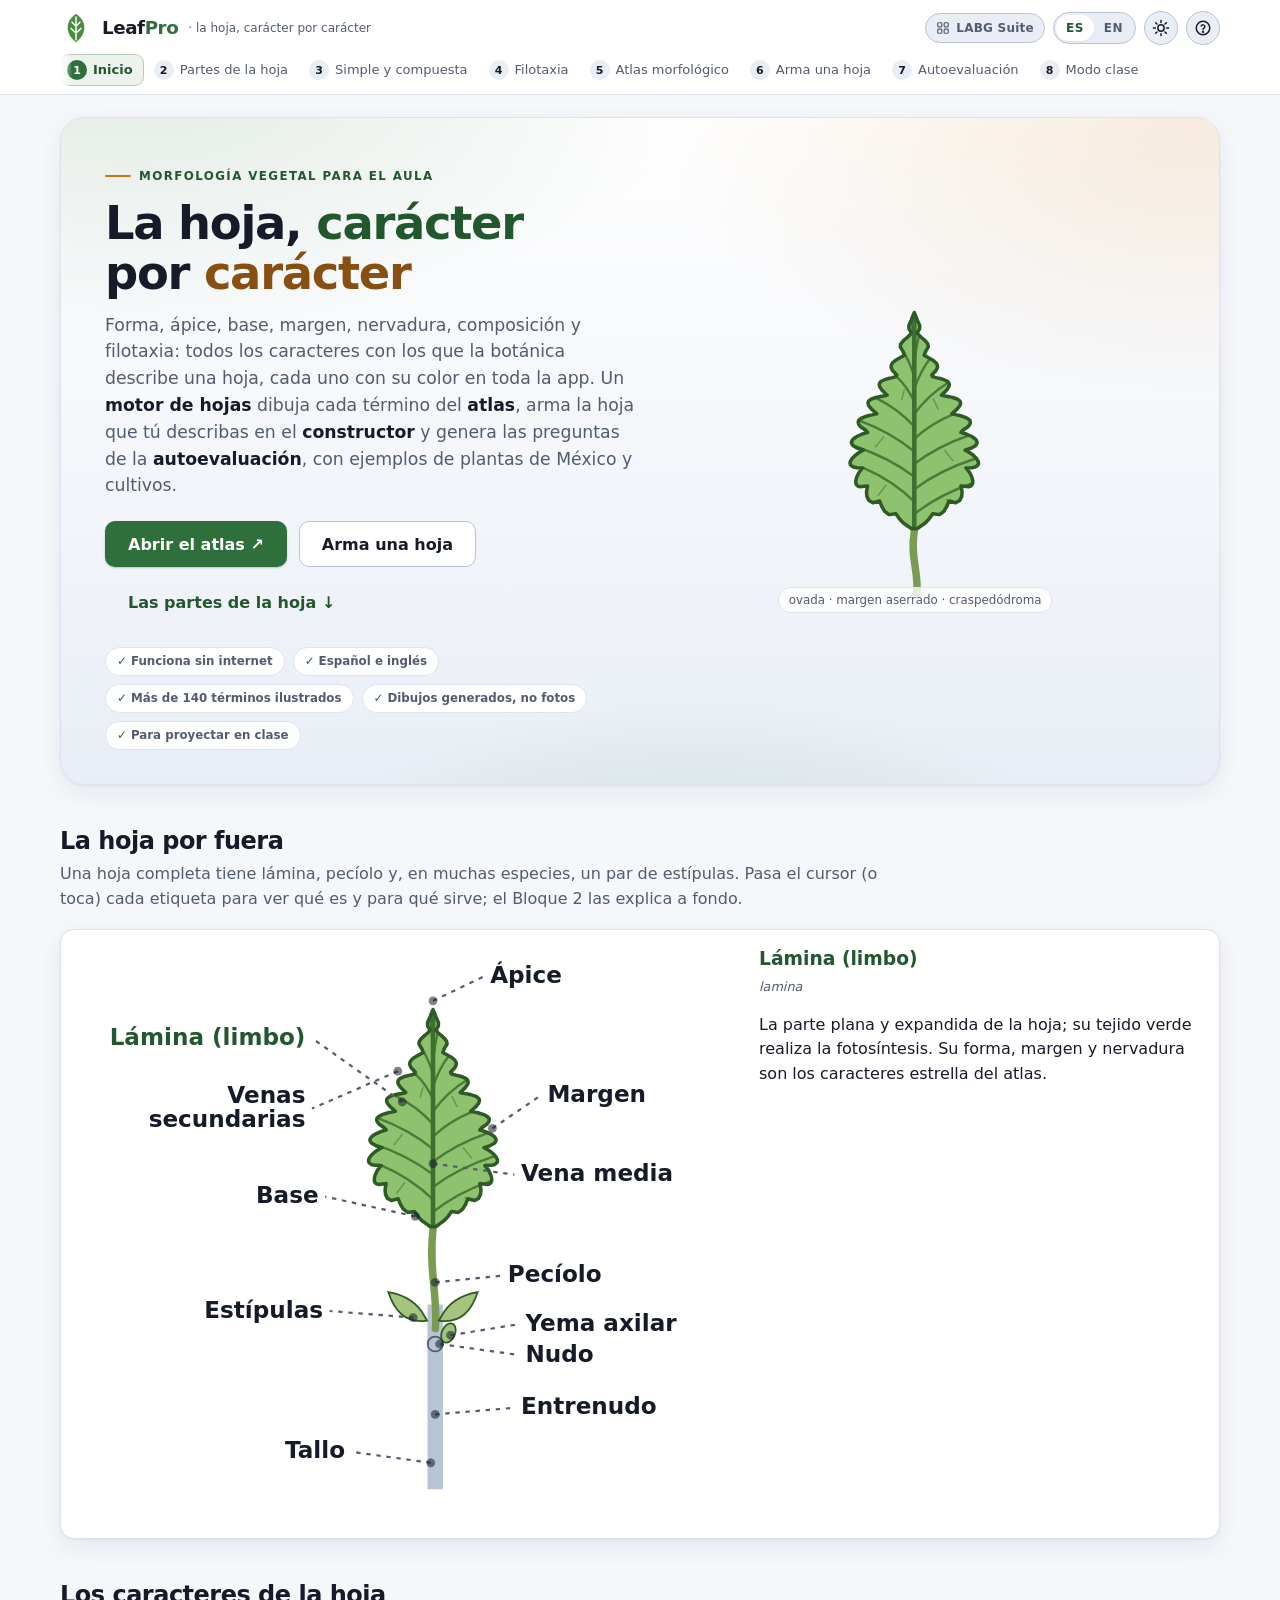
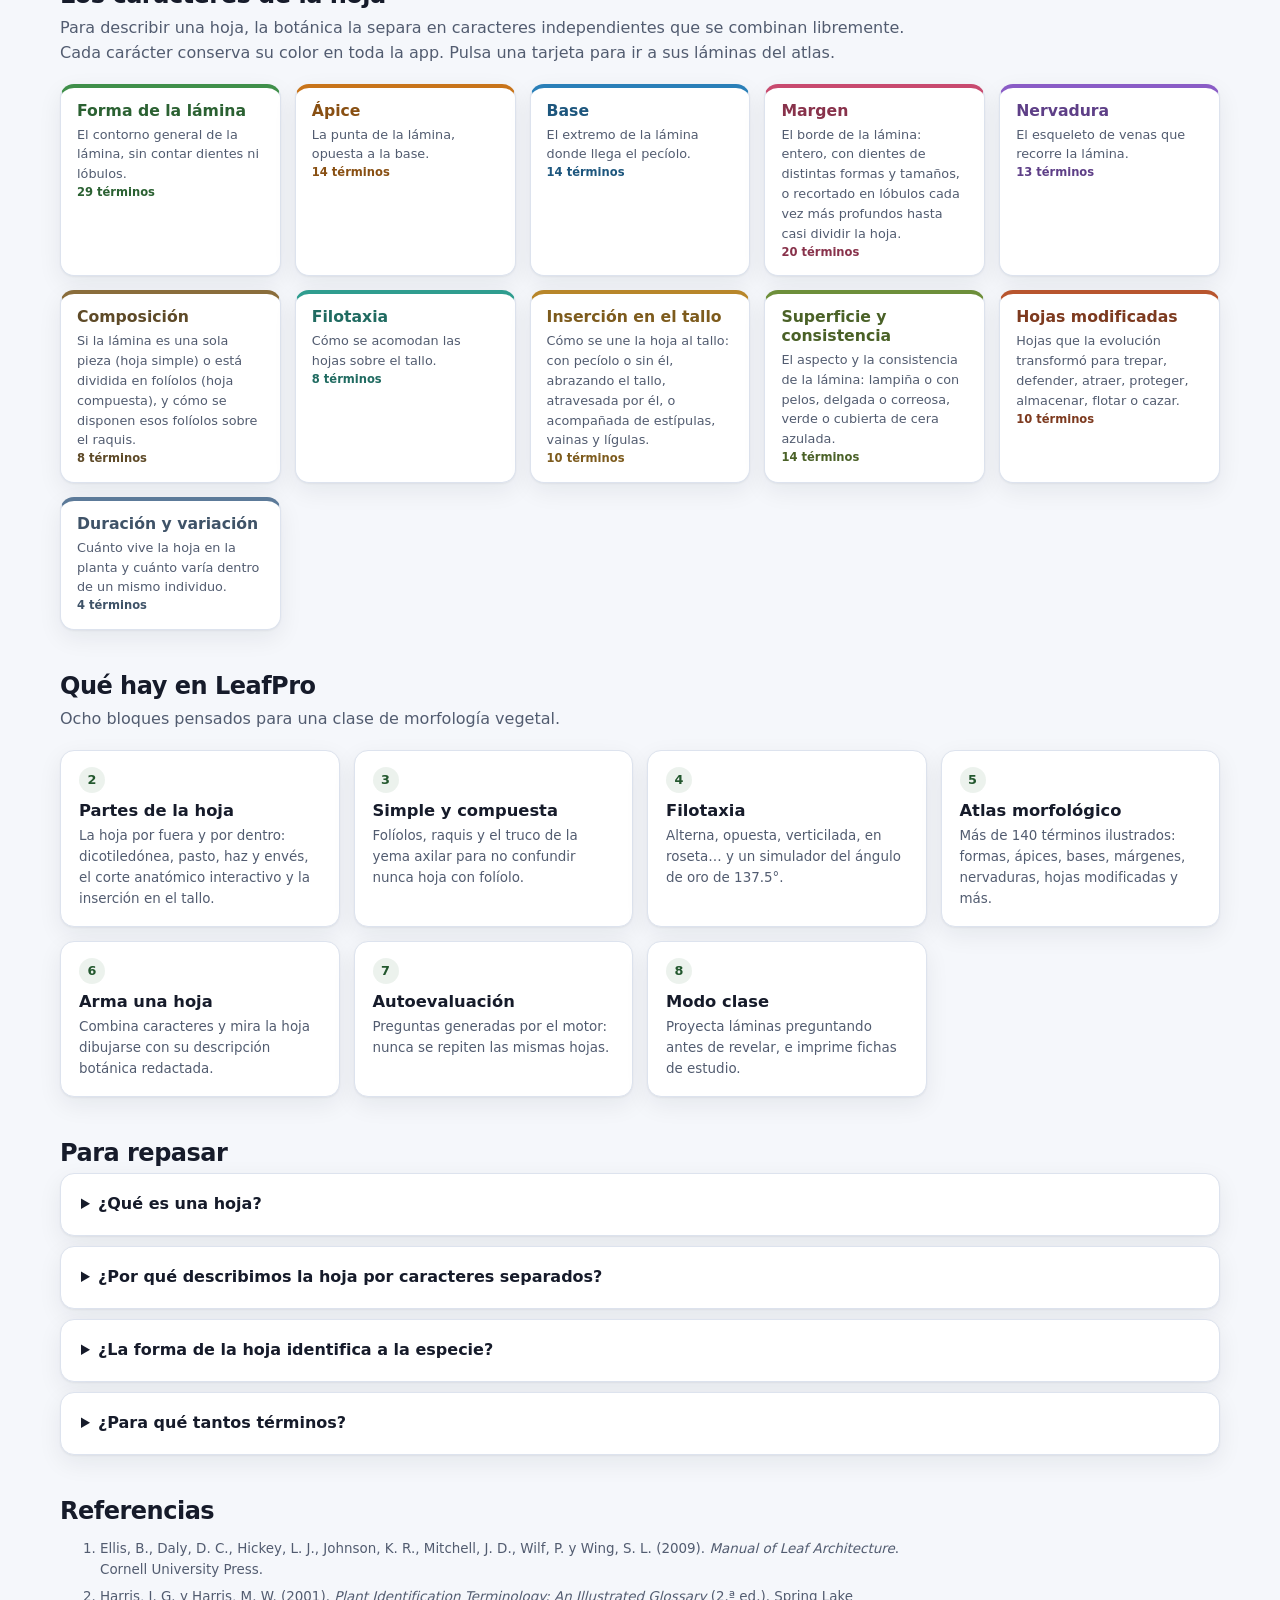
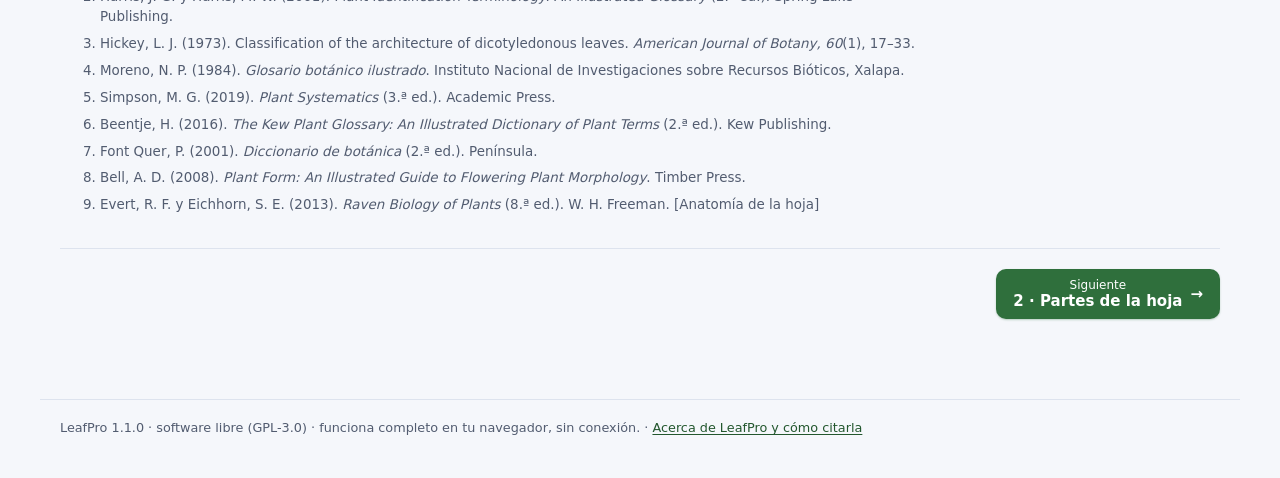
==== commit dae8ca2b: "Bloque 6: accesibilidad de LeafPro - Texto en colores de carácter oscurecido solo en tema claro   (-" ====
--- a/index.html
+++ b/index.html
@@ -165,7 +165,7 @@
     modify it.</span></p>
   <div class="at-layout">
     <aside class="at-side">
-      <input class="at-search" id="b5Search" type="search" data-es-ph="Buscar: acuminado, peltada…" data-en-ph="Search: acuminate, peltate…" placeholder="Buscar">
+      <input class="at-search" id="b5Search" type="search" title="Buscar un término" aria-label="Buscar un término" data-es-title="Buscar un término" data-en-title="Search for a term" data-es-ph="Buscar: acuminado, peltada…" data-en-ph="Search: acuminate, peltate…" placeholder="Buscar">
       <nav class="at-nav" id="b5Nav"></nav>
     </aside>
     <div class="at-main">
--- a/css/labg-base.css
+++ b/css/labg-base.css
@@ -54,6 +54,8 @@
   --accent-rgb: 183, 106, 23;
   --accent: #b76a17;
   --accent-soft: rgba(var(--accent-rgb), 0.12);
+  /* texto en color de acento: el acento oscurecido para llegar a 4.5:1 en claro */
+  --accent-text: color-mix(in srgb, var(--accent) 68%, #000);
 
   /* estados: el tono de relleno (bordes, iconos) y el de texto (≥ 4.5:1) */
   --success: #2f8f4a;  --success-text: #1d6b34;  --success-soft: #e7f5eb;
@@ -114,6 +116,7 @@
     --primary-rgb: 143, 168, 234; --primary: #8fa8ea; --primary-dark: #b3c4f2;
     --on-primary: #0e121c;
     --accent-rgb: 235, 169, 92; --accent: #eba95c;
+    --accent-text: var(--accent);
     --success: #5cc27a; --success-text: #7fd497; --success-soft: rgba(92, 194, 122, 0.13);
     --warning: #f0b24a; --warning-text: #f5c56f; --warning-soft: rgba(240, 178, 74, 0.13);
     --danger:  #f07166; --danger-text:  #f59189; --danger-soft:  rgba(240, 113, 102, 0.13);
@@ -133,6 +136,7 @@
   --primary-rgb: 143, 168, 234; --primary: #8fa8ea; --primary-dark: #b3c4f2;
   --on-primary: #0e121c;
   --accent-rgb: 235, 169, 92; --accent: #eba95c;
+  --accent-text: var(--accent);
   --success: #5cc27a; --success-text: #7fd497; --success-soft: rgba(92, 194, 122, 0.13);
   --warning: #f0b24a; --warning-text: #f5c56f; --warning-soft: rgba(240, 178, 74, 0.13);
   --danger:  #f07166; --danger-text:  #f59189; --danger-soft:  rgba(240, 113, 102, 0.13);
@@ -158,6 +162,8 @@
   text-rendering: optimizeLegibility;
 }
 img, svg, canvas, video { max-width: 100%; }
+/* ningún control debe ensanchar la página (las listas toman el ancho de su opción más larga) */
+input, select, textarea { max-width: 100%; }
 a { color: var(--primary-text); text-underline-offset: 2px; }
 a:hover { color: var(--text); }
 h1, h2, h3, h4 { line-height: var(--lh-tight); text-wrap: balance; }
@@ -334,7 +340,8 @@
 }
 .step-footer .btn { max-width: 48%; }
 .step-footer .next { margin-left: auto; }
-.step-footer .btn small { display: block; font-weight: 500; font-size: var(--fs-xs); opacity: .8; }
+/* sin opacidad: sobre el botón primario, el 80 % bajaba el texto de 4.5:1 */
+.step-footer .btn small { display: block; font-weight: 500; font-size: var(--fs-xs); }
 
 /* ================================================================
    5. COMPONENTES
@@ -361,6 +368,8 @@
 }
 .btn:active:not(:disabled) { transform: translateY(1px); }
 .btn:disabled, .btn[aria-disabled="true"] { opacity: .5; cursor: not-allowed; }
+/* el atributo hidden manda aunque la regla de arriba fije display */
+.btn[hidden], .icon-btn[hidden], .seg[hidden], .suite-link[hidden], .step-btn[hidden] { display: none !important; }
 .btn svg { width: 16px; height: 16px; flex-shrink: 0; }
 .btn-primary { background: var(--primary); color: var(--on-primary); box-shadow: 0 1px 2px rgba(var(--primary-rgb), .3); }
 .btn-primary:hover:not(:disabled) { background: var(--primary-dark); color: var(--on-primary); }
@@ -415,7 +424,7 @@
 /* --- insignias --- */
 .badge {
   display: inline-flex; align-items: center; gap: 4px; padding: 2px 9px; border-radius: var(--r-pill);
-  font-size: var(--fs-xs); font-weight: 700; line-height: 1.6; white-space: nowrap;
+  font-size: var(--fs-xs); font-weight: 700; line-height: 1.6; max-width: 100%;
   background: var(--bg-soft); color: var(--text-muted); border: 1px solid var(--border);
 }
 .badge-primary { background: var(--primary-soft); color: var(--primary-text); border-color: rgba(var(--primary-rgb), .25); }
--- a/css/style.css
+++ b/css/style.css
@@ -29,6 +29,15 @@
   --cM-soft: rgba(200,74,111,.12); --cN-soft: rgba(138,92,198,.13); --cC-soft: rgba(138,109,59,.14);
   --cP-soft: rgba(47,157,143,.13); --cU-soft: rgba(184,134,42,.15); --cS-soft: rgba(109,143,58,.15);
   --cX-soft: rgba(184,85,46,.13); --cD-soft: rgba(92,122,153,.13);
+  /* text painted in a character colour: darkened in light mode so it reads at 4.5:1;
+     the figures and fills keep the original tone. In dark mode the mix is 100 % (unchanged). */
+  --ink-mix: 68%;
+  --cF-text: color-mix(in srgb, var(--cF) var(--ink-mix), #000); --cA-text: color-mix(in srgb, var(--cA) var(--ink-mix), #000);
+  --cB-text: color-mix(in srgb, var(--cB) var(--ink-mix), #000); --cM-text: color-mix(in srgb, var(--cM) var(--ink-mix), #000);
+  --cN-text: color-mix(in srgb, var(--cN) var(--ink-mix), #000); --cC-text: color-mix(in srgb, var(--cC) var(--ink-mix), #000);
+  --cP-text: color-mix(in srgb, var(--cP) var(--ink-mix), #000); --cU-text: color-mix(in srgb, var(--cU) var(--ink-mix), #000);
+  --cS-text: color-mix(in srgb, var(--cS) var(--ink-mix), #000); --cX-text: color-mix(in srgb, var(--cX) var(--ink-mix), #000);
+  --cD-text: color-mix(in srgb, var(--cD) var(--ink-mix), #000);
   /* leaf drawing */
   --lfBlade1: #8fc26e; --lfBlade2: #5a9c47; --lfVein: #3e7031; --lfVeinT: rgba(62,112,49,.5);
   --lfOutline: #2e5a25; --lfPetiole: #7a9c52; --lfStipule: #a5c47e; --lfExtra: #8a6d3b;
@@ -45,6 +54,7 @@
     --cM-soft: rgba(240,127,168,.14); --cN-soft: rgba(195,155,234,.15); --cC-soft: rgba(211,178,115,.15);
     --cP-soft: rgba(95,201,186,.14); --cU-soft: rgba(232,189,99,.15); --cS-soft: rgba(179,196,106,.15);
     --cX-soft: rgba(232,146,106,.15); --cD-soft: rgba(143,179,212,.15);
+    --ink-mix: 100%;
     --lfBlade1: #4e7a3a; --lfBlade2: #6ea457; --lfVein: #c6e2b2; --lfVeinT: rgba(198,226,178,.5);
     --lfOutline: #a9cf92; --lfPetiole: #8aa668; --lfStipule: #6d8a50; --lfExtra: #d3b273;
   }
@@ -59,6 +69,7 @@
   --cM-soft: rgba(240,127,168,.14); --cN-soft: rgba(195,155,234,.15); --cC-soft: rgba(211,178,115,.15);
   --cP-soft: rgba(95,201,186,.14); --cU-soft: rgba(232,189,99,.15); --cS-soft: rgba(179,196,106,.15);
   --cX-soft: rgba(232,146,106,.15); --cD-soft: rgba(143,179,212,.15);
+  --ink-mix: 100%;
   --lfBlade1: #4e7a3a; --lfBlade2: #6ea457; --lfVein: #c6e2b2; --lfVeinT: rgba(198,226,178,.5);
   --lfOutline: #a9cf92; --lfPetiole: #8aa668; --lfStipule: #6d8a50; --lfExtra: #d3b273;
 }
@@ -93,7 +104,7 @@
 .hero h1 { font-size: 2.9rem; line-height: 1.06; margin: 0 0 14px; letter-spacing: -1.3px; font-weight: 800; }
 @media (max-width: 640px) { .hero h1 { font-size: 2.05rem; } }
 .hero h1 .accent { color: var(--primary-text); }
-.hero h1 .gold { color: var(--accent); }
+.hero h1 .gold { color: var(--accent-text); }
 .hero .lead { font-size: 1.08rem; color: var(--text-muted); margin: 0 0 22px; max-width: 600px; }
 .hero .lead b { color: var(--text); }
 .hero-cta { display: flex; gap: 12px; flex-wrap: wrap; align-items: center; }
@@ -179,9 +190,9 @@
 .char-grid { display: grid; grid-template-columns: repeat(auto-fill, minmax(215px, 1fr)); gap: 14px; }
 .char-card { border: 1px solid var(--border); border-radius: var(--radius); background: var(--card-bg); padding: 14px 16px; box-shadow: var(--shadow); border-top: 4px solid var(--ch, var(--primary)); cursor: pointer; transition: transform .15s; }
 .char-card:hover { transform: translateY(-2px); }
-.char-card h3 { margin: 0 0 4px; font-size: .98rem; color: var(--ch, var(--primary-text)); }
+.char-card h3 { margin: 0 0 4px; font-size: .98rem; color: color-mix(in srgb, var(--ch, var(--primary-text)) var(--ink-mix), #000); }
 .char-card p { margin: 0; font-size: .8rem; color: var(--text-muted); }
-.char-card .ch-count { font-size: .72rem; font-weight: 700; color: var(--ch); opacity: .85; }
+.char-card .ch-count { font-size: .72rem; font-weight: 700; color: color-mix(in srgb, var(--ch, var(--primary-text)) var(--ink-mix), #000); }
 
 /* ---------- Interactive parts diagram ---------- */
 .parts-wrap { display: grid; grid-template-columns: 1.2fr .8fr; gap: 18px; align-items: start; }
@@ -218,14 +229,14 @@
 .at-nav button { text-align: left; font: inherit; font-size: .84rem; padding: 6px 10px; border: 0; background: transparent; color: var(--text-muted); border-radius: 8px; cursor: pointer; border-left: 3px solid transparent; }
 .at-nav button:hover { background: var(--bg-soft); color: var(--text); }
 .at-nav button.on { background: var(--primary-soft); color: var(--primary-text); font-weight: 600; border-left-color: var(--ch, var(--primary)); }
-.at-nav .at-cat { font-size: .7rem; font-weight: 800; text-transform: uppercase; letter-spacing: .08em; color: var(--ch, var(--text-muted)); margin: 10px 0 3px; padding-left: 8px; }
+.at-nav .at-cat { font-size: .7rem; font-weight: 800; text-transform: uppercase; letter-spacing: .08em; color: color-mix(in srgb, var(--ch, var(--text-muted)) var(--ink-mix), #000); margin: 10px 0 3px; padding-left: 8px; }
 .plate-grid { display: grid; grid-template-columns: repeat(auto-fill, minmax(170px, 1fr)); gap: 12px; }
 .plate { background: var(--card-bg); border: 1px solid var(--border); border-radius: 12px; padding: 10px; cursor: pointer; transition: all .15s; text-align: center; border-top: 3px solid var(--ch, var(--border)); }
 .plate:hover { transform: translateY(-2px); box-shadow: var(--shadow); border-color: var(--ch, var(--primary)); }
 .plate svg { width: 100%; height: 128px; }
 .plate h4 { margin: 6px 0 1px; font-size: .9rem; }
 .plate .p-en { font-size: .72rem; color: var(--text-muted); font-style: italic; }
-.at-cat-title { font-size: 1.2rem; margin: 26px 0 4px; color: var(--ch, var(--text)); display: flex; align-items: center; gap: 8px; }
+.at-cat-title { font-size: 1.2rem; margin: 26px 0 4px; color: color-mix(in srgb, var(--ch, var(--text)) var(--ink-mix), #000); display: flex; align-items: center; gap: 8px; }
 .at-cat-title::before { content: ""; width: 12px; height: 12px; border-radius: 3px; background: var(--ch, var(--primary)); }
 .at-cat-sub { color: var(--text-muted); font-size: .86rem; margin: 0 0 12px; max-width: 800px; }
 
@@ -241,10 +252,10 @@
 
 /* ---------- Builder (Block 6) ---------- */
 .b6-grid { display: grid; grid-template-columns: 330px 1fr; gap: 20px; align-items: start; }
-@media (max-width: 900px) { .b6-grid { grid-template-columns: 1fr; } }
+@media (max-width: 900px) { .b6-grid { grid-template-columns: minmax(0, 1fr); } }
 .b6-ctrl { display: flex; flex-direction: column; gap: 10px; }
-.b6-row { display: grid; grid-template-columns: 108px 1fr; gap: 8px; align-items: center; }
-.b6-row > label { font-size: .8rem; font-weight: 700; color: var(--ch, var(--text-muted)); }
+.b6-row { display: grid; grid-template-columns: 108px minmax(0, 1fr); gap: 8px; align-items: center; }
+.b6-row > label { font-size: .8rem; font-weight: 700; color: color-mix(in srgb, var(--ch, var(--text-muted)) var(--ink-mix), #000); }
 .b6-stage { text-align: center; position: sticky; top: 96px; }
 @media (max-width: 900px) { .b6-stage { position: static; } }
 .b6-stage #b6Fig svg { width: 100%; height: auto; max-height: min(64vh, 580px); min-height: 300px; }
@@ -253,6 +264,7 @@
 .b6-desc .dt { font-weight: 700; }
 .b6-species { margin-top: 10px; }
 .range-row { display: flex; align-items: center; gap: 8px; }
+.range-row input[type="range"] { flex: 1 1 auto; min-width: 0; }
 input[type="range"] { accent-color: var(--primary); flex: 1; }
 
 /* ---------- Phyllotaxy (Block 4) ---------- */
@@ -262,7 +274,7 @@
 .ph-card h4 { margin: 6px 0 2px; }
 .ph-card p { margin: 0; font-size: .8rem; color: var(--text-muted); }
 .ph-sim { display: grid; grid-template-columns: 300px 1fr; gap: 18px; align-items: center; }
-@media (max-width: 800px) { .ph-sim { grid-template-columns: 1fr; } }
+@media (max-width: 800px) { .ph-sim { grid-template-columns: minmax(0, 1fr); } }
 .ph-sim svg { width: 100%; height: auto; }
 
 /* ---------- Compound (Block 3) ---------- */
@@ -273,7 +285,7 @@
 .cmp-card h4 { margin: 6px 0 2px; }
 .cmp-card p { margin: 0; font-size: .8rem; color: var(--text-muted); }
 .trick { border-left: 4px solid var(--accent); background: var(--accent-soft); border-radius: 0 12px 12px 0; padding: 12px 16px; margin: 18px 0; }
-.trick b { color: var(--accent); }
+.trick b { color: var(--accent-text); }
 
 /* ---------- Quiz (Block 7) ---------- */
 .q-modes { display: grid; grid-template-columns: repeat(auto-fill, minmax(240px, 1fr)); gap: 14px; }
@@ -340,3 +352,7 @@
   .card, .plate { box-shadow: none; }
   .print-sheet { page-break-after: always; }
 }
+
+/* phone: the tabs of Block 2 wrap onto a second line instead of pushing the page sideways */
+.q-tabs { flex-wrap: wrap; max-width: 100%; }
+@media (max-width: 700px) { .q-tabs { border-radius: var(--r-md); } }
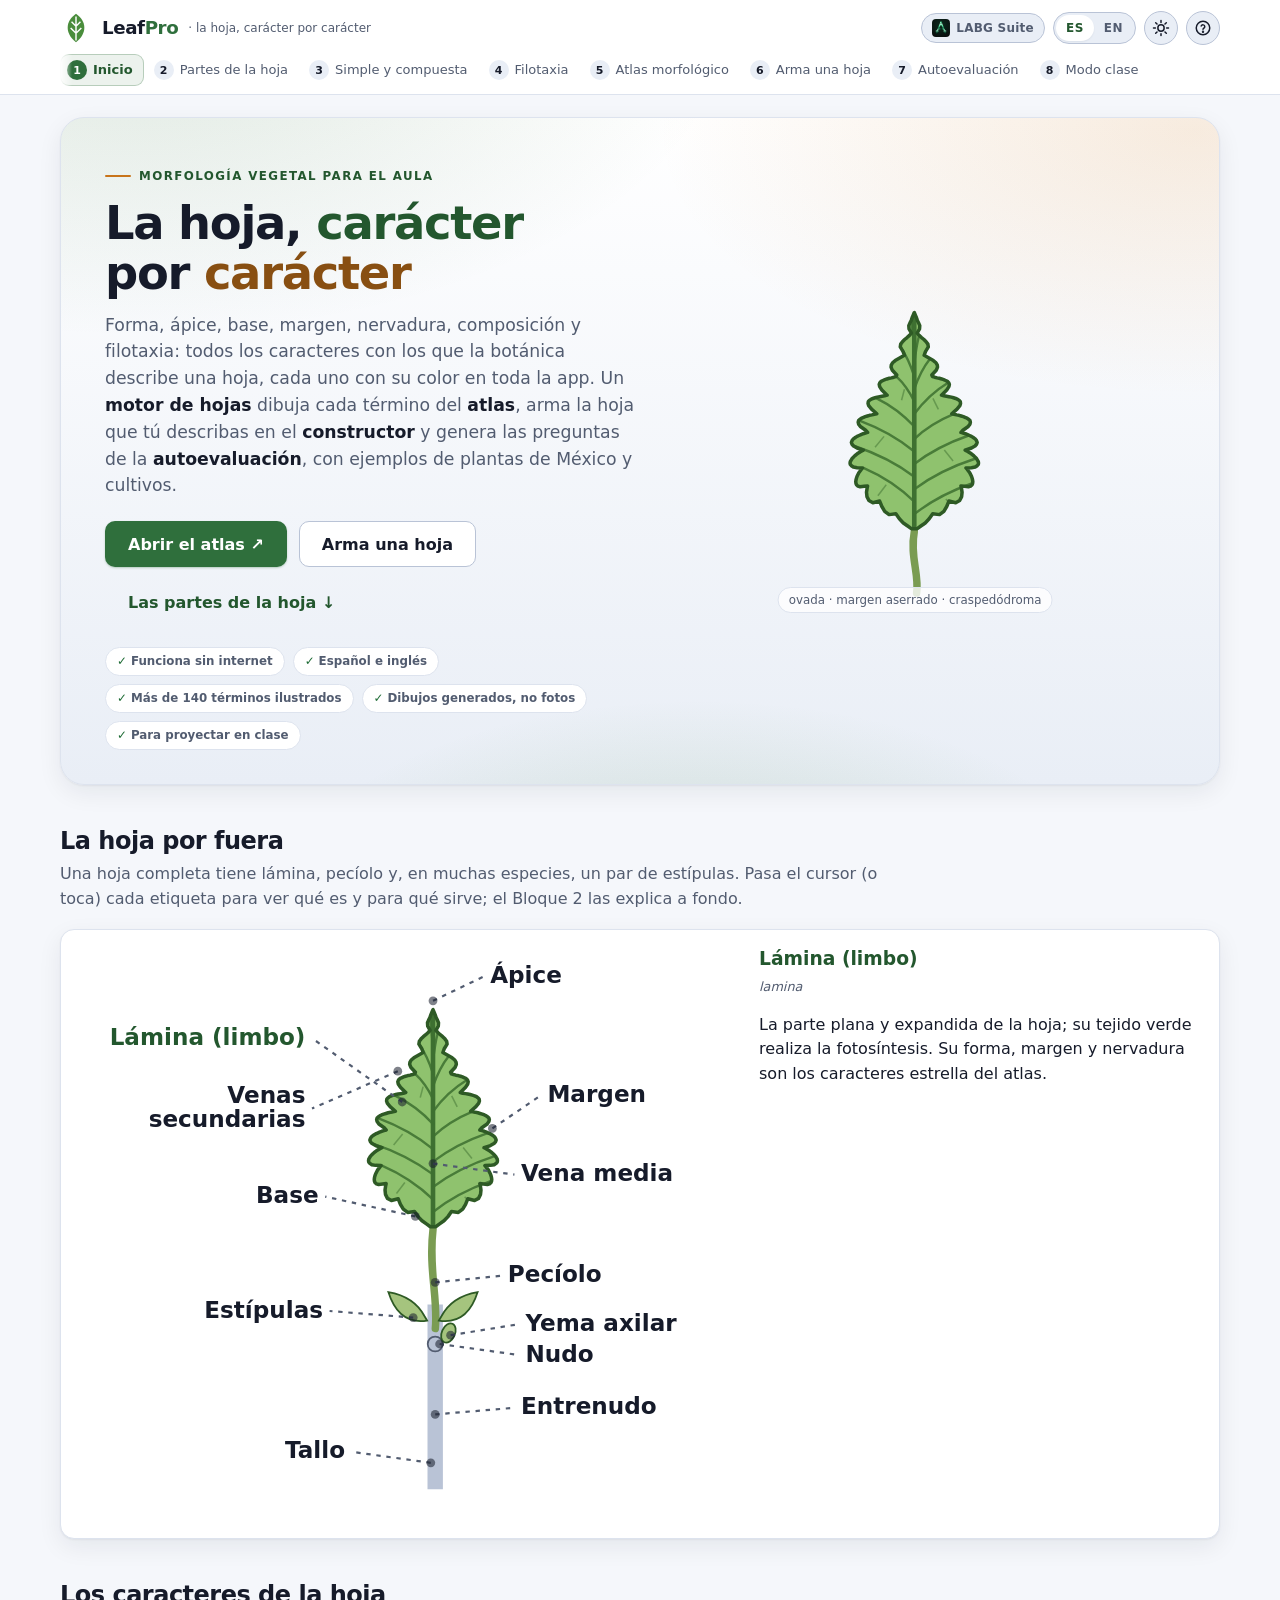
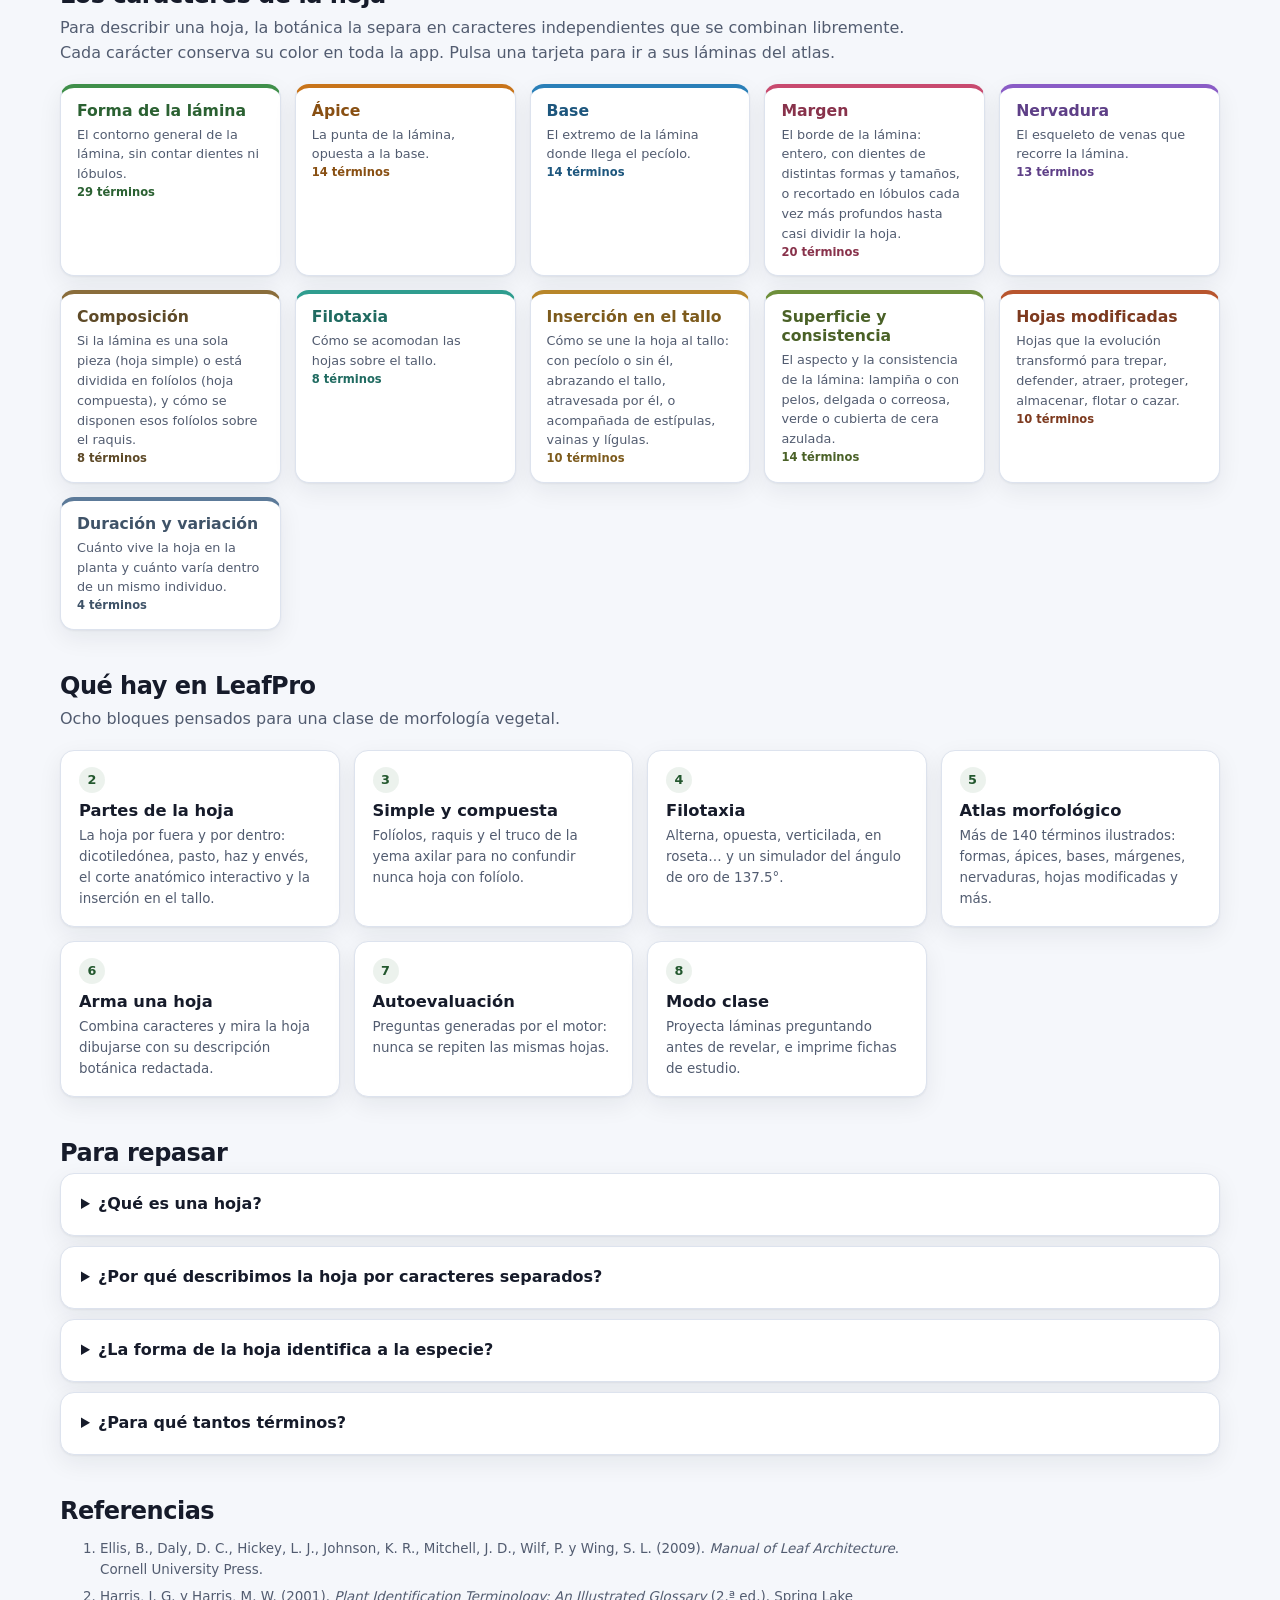
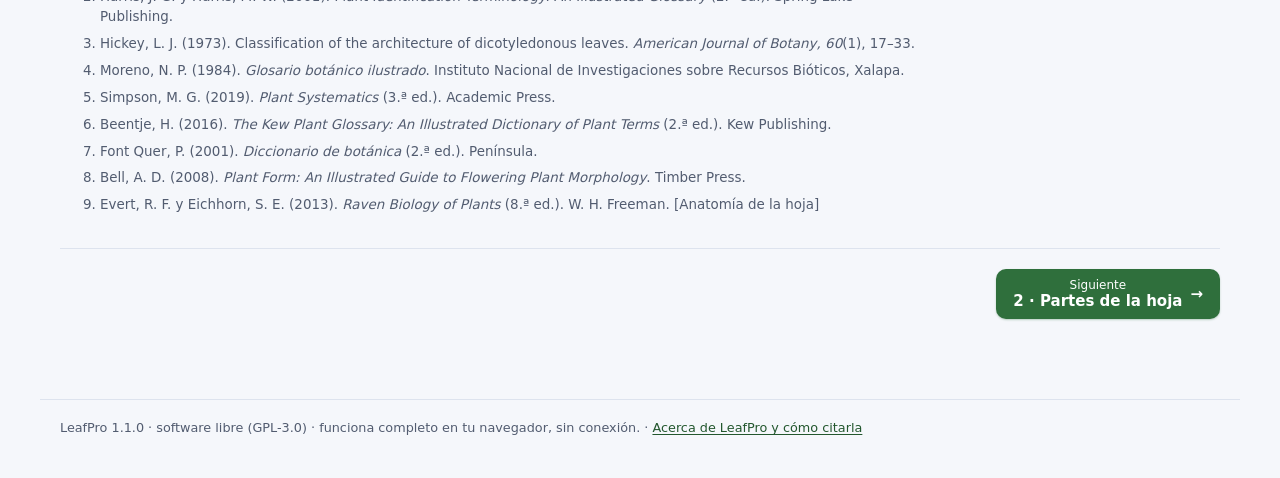
==== commit 8c34962b: "Isotipo LABG en el enlace a la suite El ícono del enlace «LABG Suite» de la barra pasa a ser el isot" ====
--- a/index.html
+++ b/index.html
@@ -23,7 +23,7 @@
       </div>
       <div class="top-tools">
         <a class="suite-link" href="https://luisangelbg.github.io/" data-es-title="Volver al portal de la LABG Suite" data-en-title="Back to the LABG Suite portal" title="Volver al portal de la LABG Suite" aria-label="Volver al portal de la LABG Suite">
-          <svg viewBox="0 0 24 24" fill="none" stroke="currentColor" stroke-width="2" stroke-linecap="round" stroke-linejoin="round" aria-hidden="true"><rect x="3" y="3" width="7" height="7" rx="1.5"/><rect x="14" y="3" width="7" height="7" rx="1.5"/><rect x="3" y="14" width="7" height="7" rx="1.5"/><rect x="14" y="14" width="7" height="7" rx="1.5"/></svg>
+          <svg class="labg-iso" viewBox="0 0 512 512" aria-hidden="true" focusable="false"><defs><linearGradient id="labgIsoHg" gradientUnits="userSpaceOnUse" x1="0" y1="102.4" x2="0" y2="389.12"><stop offset="0" stop-color="#EAFFF4"/><stop offset=".3" stop-color="#62E6A5"/><stop offset=".55" stop-color="#0C6A44"/><stop offset=".7" stop-color="#A2F6CC"/><stop offset="1" stop-color="#053F29"/></linearGradient><radialGradient id="labgIsoHs" cx=".35" cy=".3" r=".75"><stop offset="0" stop-color="#F0FFF7"/><stop offset=".38" stop-color="#3ED68B"/><stop offset="1" stop-color="#053A25"/></radialGradient><radialGradient id="labgIsoHb" cx=".5" cy=".35" r=".8"><stop offset="0" stop-color="#0B2A1D"/><stop offset="1" stop-color="#08090B"/></radialGradient></defs><rect x=".5" y=".5" width="511" height="511" rx="112.6" fill="url(#labgIsoHb)" stroke="#7BEDB5" stroke-opacity=".5"/><g fill="none" stroke-width="41" stroke-linecap="round"><path d="M256 102.4L129.8 389.1M129.8 389.1L125.7 340.6M129.8 389.1L168.5 359.4M256 102.4L382.2 389.1M382.2 389.1L343.5 359.4M382.2 389.1L386.3 340.6" stroke="#021610" transform="translate(3.2 4)"/><path d="M256 102.4L129.8 389.1M129.8 389.1L125.7 340.6M129.8 389.1L168.5 359.4M256 102.4L382.2 389.1M382.2 389.1L343.5 359.4M382.2 389.1L386.3 340.6" stroke="#021610" transform="translate(1.6 2)"/><path d="M256 102.4L129.8 389.1M129.8 389.1L125.7 340.6M129.8 389.1L168.5 359.4M256 102.4L382.2 389.1M382.2 389.1L343.5 359.4M382.2 389.1L386.3 340.6" stroke="url(#labgIsoHg)"/></g><circle class="iso-dot" style="--i:0" cx="177.8" cy="285.9" r="16.9" fill="url(#labgIsoHs)"/><circle class="iso-dot" style="--i:1" cx="216.9" cy="285.9" r="16.9" fill="url(#labgIsoHs)"/><circle class="iso-dot" style="--i:2" cx="256.0" cy="285.9" r="16.9" fill="url(#labgIsoHs)"/><circle class="iso-dot" style="--i:3" cx="295.1" cy="285.9" r="16.9" fill="url(#labgIsoHs)"/><circle class="iso-dot" style="--i:4" cx="334.2" cy="285.9" r="16.9" fill="url(#labgIsoHs)"/><circle class="iso-top" cx="256" cy="102.4" r="31.9" fill="url(#labgIsoHs)"/></svg>
           <span class="suite-text">LABG Suite</span>
         </a>
         <div class="seg lang-seg" role="group" aria-label="Idioma / Language">
--- a/css/labg-base.css
+++ b/css/labg-base.css
@@ -249,6 +249,7 @@
 }
 .suite-link:hover { color: var(--primary-text); border-color: var(--primary); }
 .suite-link svg { width: 14px; height: 14px; }
+.suite-link .labg-iso { width: 18px; height: 18px; flex: none; }
 
 /* conmutador segmentado (idioma) */
 .seg {
@@ -450,6 +451,7 @@
 
 /* --- tablas de resultados --- */
 .table-scroll {
+  position: relative;   /* contiene los textos para lector de pantalla (posición absoluta) */
   overflow-x: auto; border: 1px solid var(--border); border-radius: var(--r-md);
   background: var(--card-bg); -webkit-overflow-scrolling: touch;
 }
@@ -544,6 +546,179 @@
 @media (prefers-reduced-motion: no-preference) {
   .skeleton { animation: labg-shimmer 1.4s ease infinite; }
   @keyframes labg-shimmer { from { background-position: 100% 50%; } to { background-position: 0 50%; } }
+}
+
+/* --- espera animada: LABG.work, LABG.progressBar, LABG.busyButton ---
+   Todo lo que se mueve durante el cálculo usa transform y opacity: el navegador
+   lo anima aparte, así que sigue vivo aunque el cálculo ocupe la página. */
+.lw-backdrop {
+  position: fixed; inset: 0; z-index: var(--z-dialog);
+  display: grid; place-items: center; padding: var(--sp-4);
+  background: rgba(10, 14, 24, 0.40);
+  opacity: 0; transition: opacity var(--dur-slow) var(--ease);
+}
+.lw-backdrop.open { opacity: 1; }
+.lw-card {
+  position: relative; width: min(400px, 100%);
+  background: var(--card-bg); color: var(--text);
+  border: 1px solid var(--border); border-radius: var(--r-lg); box-shadow: var(--shadow-lg);
+  padding: var(--sp-6) var(--sp-6) var(--sp-5); text-align: center;
+  transform: translateY(10px) scale(.97); transition: transform 320ms cubic-bezier(.34, 1.4, .64, 1);
+}
+.lw-backdrop.open .lw-card { transform: none; }
+.lw-card:focus { outline: none; }
+.lw-title { margin: 0; font-size: var(--fs-lg); line-height: var(--lh-tight); }
+.lw-msg { margin: var(--sp-1) 0 0; min-height: 1.4em; font-size: var(--fs-sm); color: var(--text-muted); }
+
+/* escenario */
+.lw-stage { position: relative; width: 200px; height: 112px; margin: 0 auto var(--sp-4); }
+.lw-scene { position: absolute; inset: 0; transition: opacity 300ms var(--ease), transform 300ms var(--ease); }
+.lw-dot { position: absolute; left: 0; top: 0; width: 9px; height: 9px; will-change: transform;
+  transition: transform 850ms cubic-bezier(.34, 1.5, .64, 1); }
+.lw-dot i { display: block; width: 100%; height: 100%; border-radius: 50%; background: var(--primary); }
+.lw-dot.g1 i { background: var(--accent); }
+.lw-dot.g2 i { background: var(--success); }
+.lw-axis { position: absolute; background: var(--border-strong); border-radius: 2px; }
+.lw-axis.x { left: 8px; right: 4px; bottom: 6px; height: 2px; }
+.lw-axis.y { left: 8px; top: 2px; bottom: 6px; width: 2px; }
+.lw-line { position: absolute; height: 3px; margin-top: -1.5px; border-radius: 3px; background: var(--accent);
+  transform-origin: 0 50%; opacity: 0; transition: opacity 500ms var(--ease); }
+.lw-halo { position: absolute; width: 50px; height: 50px; margin: -25px 0 0 -25px; border-radius: 50%;
+  border: 2px dashed var(--primary); opacity: 0; transition: opacity 500ms var(--ease); }
+.lw-halo.g1 { border-color: var(--accent); }
+.lw-halo.g2 { border-color: var(--success); }
+/* planta que crece */
+.lw-soil { position: absolute; left: 36px; right: 36px; bottom: 8px; height: 4px; border-radius: 4px; background: var(--accent); opacity: .6; }
+.lw-seed { position: absolute; left: 93px; bottom: 7px; width: 14px; height: 9px; border-radius: 50%; background: var(--accent); }
+.lw-stem { position: absolute; left: 98.5px; bottom: 12px; width: 3px; height: 76px; border-radius: 3px;
+  background: var(--success); transform-origin: 50% 100%; transform: scaleY(.05); transition: transform 700ms var(--ease); }
+.lw-leaf { position: absolute; width: 28px; height: 13px; background: var(--success);
+  transform: scale(0) rotate(var(--rot)); transition: transform 550ms cubic-bezier(.34, 1.6, .64, 1); }
+.lw-leaf.l1 { left: 101px; bottom: 30px; --rot: -22deg; border-radius: 0 100% 0 100%; transform-origin: 0 100%; }
+.lw-leaf.l2 { left: 71px;  bottom: 48px; --rot: 22deg;  border-radius: 100% 0 100% 0; transform-origin: 100% 100%; }
+.lw-leaf.l3 { left: 101px; bottom: 64px; --rot: -30deg; border-radius: 0 100% 0 100%; transform-origin: 0 100%; width: 22px; height: 11px; }
+.lw-bud { position: absolute; left: 92.5px; bottom: 84px; width: 15px; height: 15px; border-radius: 50% 50% 50% 50% / 60% 60% 40% 40%;
+  background: var(--accent); transform: scale(0); transition: transform 550ms cubic-bezier(.34, 1.6, .64, 1); }
+.lw-leaf.on { transform: scale(1) rotate(var(--rot)); }
+.lw-bud.on { transform: scale(1); }
+
+/* barra */
+.lw-bar { position: relative; height: 8px; border-radius: var(--r-pill); background: var(--bg-soft);
+  overflow: hidden; margin: var(--sp-4) 0 var(--sp-2); }
+.lw-fill { position: absolute; inset: 0; border-radius: inherit;
+  background: linear-gradient(90deg, var(--primary), var(--accent));
+  transform-origin: 0 50%; transform: scaleX(0); transition: transform 420ms var(--ease), background-color 300ms; }
+.lw-bar.indet .lw-fill { right: auto; width: 38%; transform: translateX(-100%); }
+.lw-meta { display: flex; justify-content: space-between; gap: var(--sp-3); font-size: var(--fs-xs);
+  color: var(--text-muted); font-variant-numeric: tabular-nums; }
+.lw-tip { margin: var(--sp-4) 0 0; min-height: 2.9em; font-size: var(--fs-sm); color: var(--text-muted);
+  line-height: 1.45; transition: opacity 350ms var(--ease); }
+.lw-tip:not(:empty)::before { content: "✦ "; color: var(--accent-text); }
+.lw-tip.fade { opacity: 0; }
+.lw-actions { margin-top: var(--sp-4); display: flex; justify-content: center; gap: var(--sp-2); }
+.lw-actions:empty { display: none; }
+
+/* final: el isotipo LABG con la insignia de la palomita, onda y estallido */
+.lw-badge { position: absolute; left: 50%; top: 50%; width: 80px; height: 80px; margin: -40px 0 0 -40px;
+  opacity: 0; transform: scale(.3) rotate(-14deg); pointer-events: none;
+  transition: transform 560ms cubic-bezier(.34, 1.6, .64, 1), opacity 180ms; }
+.lw-iso { width: 100%; height: 100%; display: block; filter: drop-shadow(0 8px 18px rgba(12, 106, 68, .35)); }
+.lw-iso .iso-dot { transform-box: fill-box; transform-origin: center; }
+.lw-mark { position: absolute; right: -11px; bottom: -11px; width: 38px; height: 38px; border-radius: 50%;
+  box-shadow: 0 0 0 3px var(--card-bg); transform: scale(0);
+  transition: transform 500ms 420ms cubic-bezier(.34, 1.7, .64, 1); }
+.lw-mark svg { width: 100%; height: 100%; display: block; overflow: visible; }
+.lw-card.is-done .lw-mark, .lw-card.is-failed .lw-mark { transform: none; }
+.lw-disc { fill: var(--success); }
+.lw-check, .lw-cross { fill: none; stroke: var(--card-bg); stroke-width: 5; stroke-linecap: round; stroke-linejoin: round; }
+.lw-check { stroke-dasharray: 36; stroke-dashoffset: 36; transition: stroke-dashoffset 420ms 300ms var(--ease); }
+.lw-mark .lw-check { transition-delay: 700ms; }
+.lw-cross { display: none; }
+.lw-ripple { position: absolute; inset: 0; border-radius: 22%; border: 3px solid #3ED68B; opacity: 0; }
+.lw-burst { position: absolute; left: 50%; top: 50%; width: 0; height: 0; pointer-events: none; }
+.lw-burst i { position: absolute; left: -4px; top: -4px; width: 8px; height: 8px; border-radius: 50%; opacity: 0; background: var(--primary); }
+.lw-burst i:nth-child(4n+1) { background: var(--accent); border-radius: 2px; }
+.lw-burst i:nth-child(4n+2) { background: var(--success); }
+.lw-burst i:nth-child(4n+3) { background: var(--info); width: 6px; height: 10px; border-radius: 3px; }
+.lw-card.is-done .lw-scene, .lw-card.is-failed .lw-scene { opacity: 0; transform: scale(.8); }
+.lw-card.is-done .lw-badge, .lw-card.is-failed .lw-badge { opacity: 1; transform: none; }
+.lw-card.is-done .lw-check { stroke-dashoffset: 0; }
+.lw-card.is-done .lw-fill { background: var(--success); transform: scaleX(1); }
+.lw-card.is-failed .lw-disc { fill: var(--danger); }
+.lw-card.is-failed .lw-check { display: none; }
+.lw-card.is-failed .lw-cross { display: inline; }
+.lw-card.is-failed .lw-fill { background: var(--danger); }
+.lw-card.is-done .lw-tip, .lw-card.is-failed .lw-tip { display: none; }
+.lw-card.is-done .lw-title { color: var(--success-text); }
+.lw-card.is-failed .lw-title { color: var(--danger-text); }
+
+/* barra en línea que termina en palomita */
+.lw-inline { display: flex; align-items: center; gap: var(--sp-2); min-height: 26px; }
+.lw-inline .lw-bar { flex: 1; margin: 0; }
+.lw-ilabel { font-size: var(--fs-sm); color: var(--text-muted); font-variant-numeric: tabular-nums; min-width: 3.2em; text-align: right; }
+.lw-imark { flex: none; width: 22px; height: 22px; opacity: 0; transform: scale(.2) rotate(-60deg);
+  transition: transform 520ms cubic-bezier(.34, 1.7, .64, 1), opacity 160ms; }
+.lw-imark svg { width: 100%; height: 100%; display: block; overflow: visible; }
+.lw-imark .lw-check, .lw-imark .lw-cross { stroke-width: 3.2; }
+.lw-inline.is-done .lw-imark, .lw-inline.is-failed .lw-imark { opacity: 1; transform: none; }
+.lw-inline.is-done .lw-check { stroke-dashoffset: 0; }
+.lw-inline.is-done .lw-fill { background: var(--success); transform: scaleX(1); }
+.lw-inline.is-done .lw-ilabel { color: var(--success-text); font-weight: 600; }
+.lw-inline.is-failed .lw-disc { fill: var(--danger); }
+.lw-inline.is-failed .lw-check { display: none; }
+.lw-inline.is-failed .lw-cross { display: inline; }
+.lw-inline.is-failed .lw-fill { background: var(--danger); }
+.lw-inline.is-failed .lw-ilabel { color: var(--danger-text); }
+
+/* botón que trabaja y termina en palomita */
+.lw-btn-working { cursor: progress; }
+.lw-btn-working:disabled { opacity: 1; cursor: progress; }
+.lw-dots { display: inline-flex; gap: 3px; align-items: center; }
+.lw-dots i { width: 5px; height: 5px; border-radius: 50%; background: currentColor; opacity: .5; }
+.lw-btn-done, .lw-btn-done:disabled { opacity: 1; background: var(--success-soft); color: var(--success-text); border-color: var(--success); cursor: default; }
+.lw-btn-done svg { width: 16px; height: 16px; overflow: visible; }
+.lw-btn-done .lw-check { stroke: var(--success-text); stroke-width: 3.4; }
+.lw-btn-failed { border-color: var(--danger); }
+
+@media (prefers-reduced-motion: no-preference) {
+  .lw-bar.indet .lw-fill { animation: lw-indet 1.35s ease-in-out infinite; }
+  .lw-bar:not(.indet) .lw-fill::after {
+    content: ""; position: absolute; inset: 0; border-radius: inherit;
+    background: linear-gradient(90deg, transparent, rgba(255, 255, 255, .45), transparent);
+    transform: translateX(-100%); animation: lw-shine 1.8s ease-in-out infinite;
+  }
+  .lw-card.is-done .lw-fill::after, .lw-inline.is-done .lw-fill::after { animation: none; opacity: 0; }
+  .lw-card.is-done .lw-ripple { animation: lw-ripple 900ms 200ms var(--ease) both; }
+  .lw-card.is-done .lw-iso .iso-dot { animation: lw-dot-on 520ms cubic-bezier(.34, 1.7, .64, 1) both; animation-delay: calc(260ms + var(--i) * 80ms); }
+  .lw-card.is-failed { animation: lw-shake 450ms var(--ease); }
+  .lw-inline.is-failed .lw-imark, .lw-btn-failed { animation: lw-shake 450ms var(--ease); }
+  .lw-dots i { animation: lw-hop 1s ease-in-out infinite; }
+  .lw-dots i:nth-child(2) { animation-delay: .15s; }
+  .lw-dots i:nth-child(3) { animation-delay: .3s; }
+  .lw-btn-done svg { animation: lw-pop 480ms cubic-bezier(.34, 1.7, .64, 1); }
+  .lw-scene.loop .lw-stem { animation: lw-stem 3.6s var(--ease) infinite; }
+  .lw-scene.loop .lw-leaf.l1 { animation: lw-leaf1 3.6s var(--ease) infinite; }
+  .lw-scene.loop .lw-leaf.l2 { animation: lw-leaf2 3.6s var(--ease) infinite; }
+  .lw-scene.loop .lw-leaf.l3 { animation: lw-leaf3 3.6s var(--ease) infinite; }
+  .lw-scene.loop .lw-bud { animation: lw-bud 3.6s var(--ease) infinite; }
+  .lw-scene.loop .lw-line, .lw-scene.loop .lw-halo { animation: lw-reveal 3.4s ease-in-out infinite; }
+}
+@keyframes lw-indet { from { transform: translateX(-100%); } to { transform: translateX(270%); } }
+@keyframes lw-shine { from { transform: translateX(-100%); } to { transform: translateX(100%); } }
+@keyframes lw-dot-on { from { transform: scale(0); opacity: 0; } to { transform: none; opacity: 1; } }
+@keyframes lw-ripple { from { transform: scale(1); opacity: .7; } to { transform: scale(2.1); opacity: 0; } }
+@keyframes lw-shake { 0%, 100% { transform: none; } 20% { transform: translateX(-7px); } 40% { transform: translateX(6px); } 60% { transform: translateX(-4px); } 80% { transform: translateX(2px); } }
+@keyframes lw-hop { 0%, 70%, 100% { transform: translateY(0); opacity: .45; } 35% { transform: translateY(-4px); opacity: 1; } }
+@keyframes lw-pop { from { transform: scale(0) rotate(-40deg); } to { transform: none; } }
+@keyframes lw-reveal { 0%, 36% { opacity: 0; } 50%, 72% { opacity: 1; } 88%, 100% { opacity: 0; } }
+@keyframes lw-stem { 0% { transform: scaleY(.05); } 38%, 82% { transform: scaleY(1); } 96%, 100% { transform: scaleY(.05); } }
+@keyframes lw-leaf1 { 0%, 18% { transform: scale(0) rotate(-22deg); } 30%, 82% { transform: scale(1) rotate(-22deg); } 92%, 100% { transform: scale(0) rotate(-22deg); } }
+@keyframes lw-leaf2 { 0%, 26% { transform: scale(0) rotate(22deg); } 38%, 82% { transform: scale(1) rotate(22deg); } 92%, 100% { transform: scale(0) rotate(22deg); } }
+@keyframes lw-leaf3 { 0%, 34% { transform: scale(0) rotate(-30deg); } 46%, 82% { transform: scale(1) rotate(-30deg); } 92%, 100% { transform: scale(0) rotate(-30deg); } }
+@keyframes lw-bud { 0%, 44% { transform: scale(0); } 56%, 82% { transform: scale(1); } 92%, 100% { transform: scale(0); } }
+@media (prefers-reduced-motion: reduce) {
+  .lw-backdrop, .lw-card, .lw-dot, .lw-fill, .lw-badge, .lw-check, .lw-scene, .lw-stem, .lw-leaf, .lw-bud, .lw-line, .lw-halo, .lw-imark, .lw-tip { transition: none; }
+  .lw-bar.indet .lw-fill { width: 100%; transform: none; opacity: .4; }
 }
 
 /* ================================================================
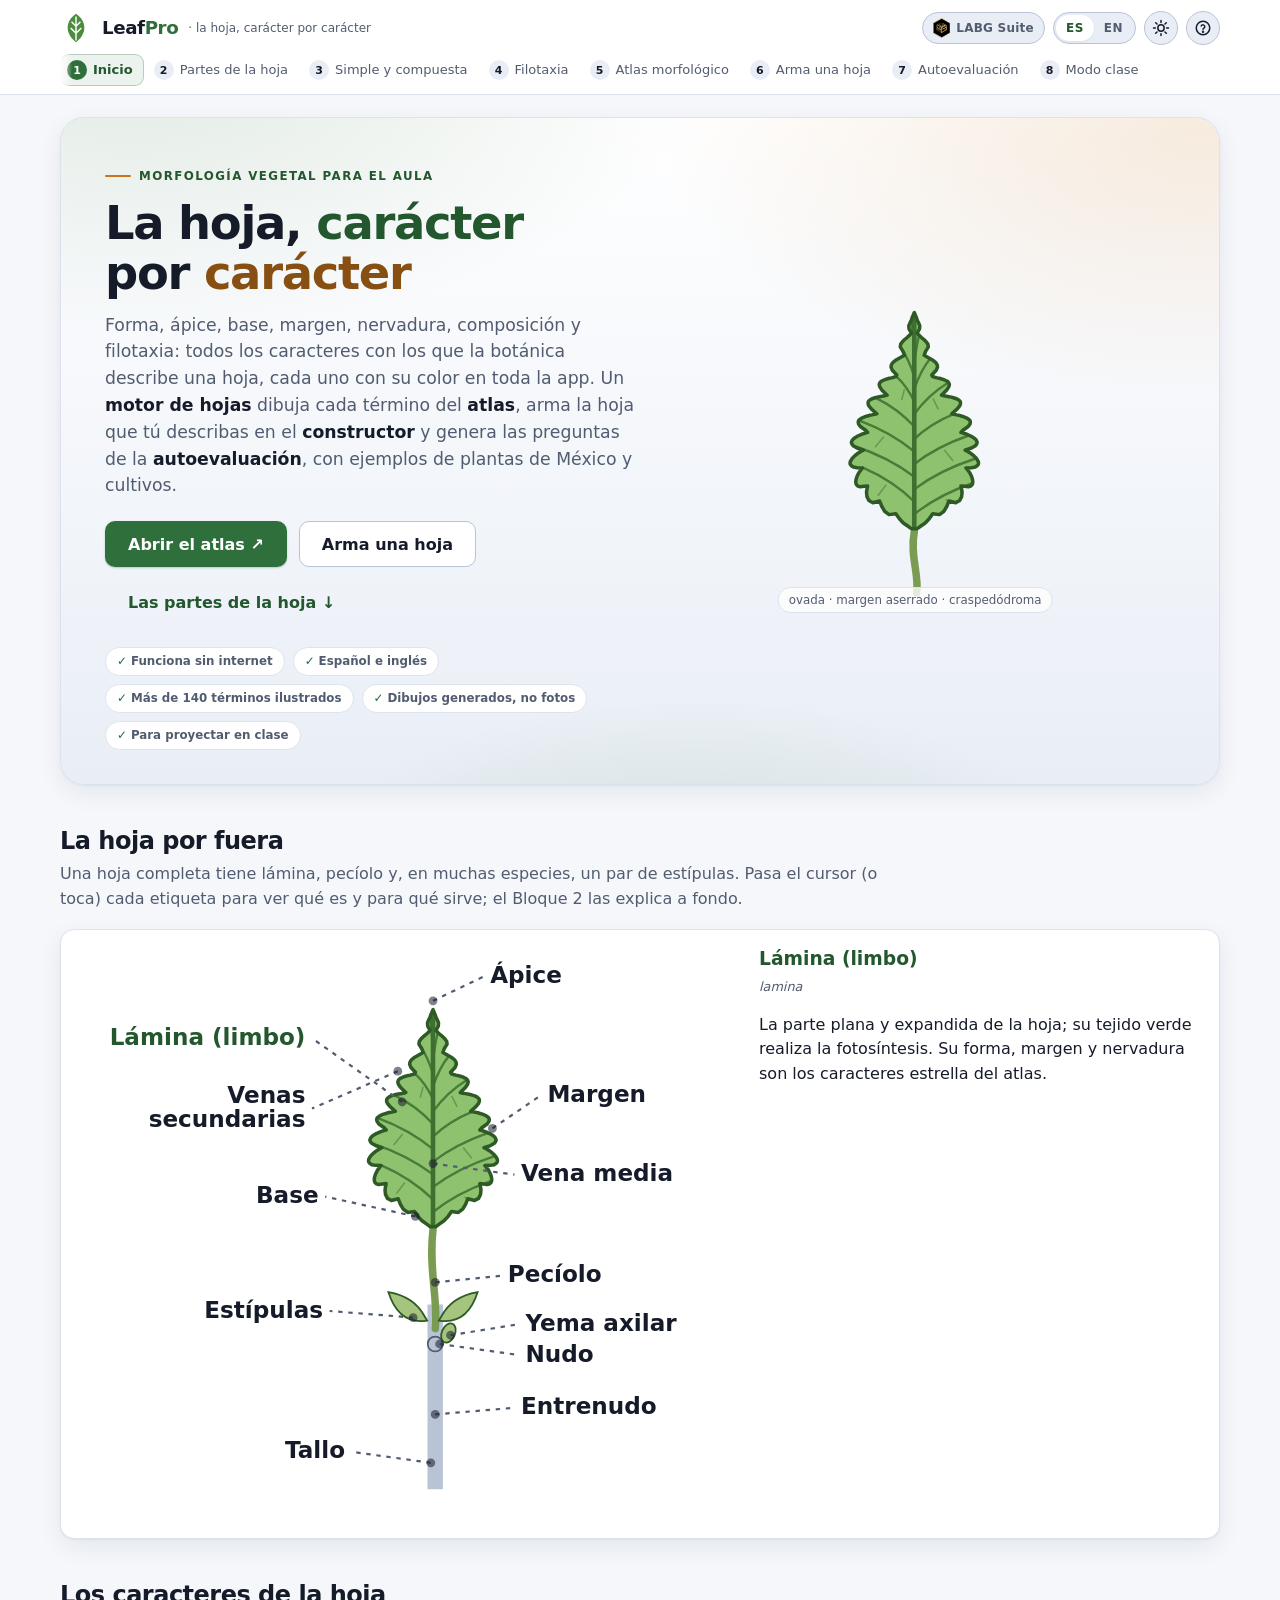
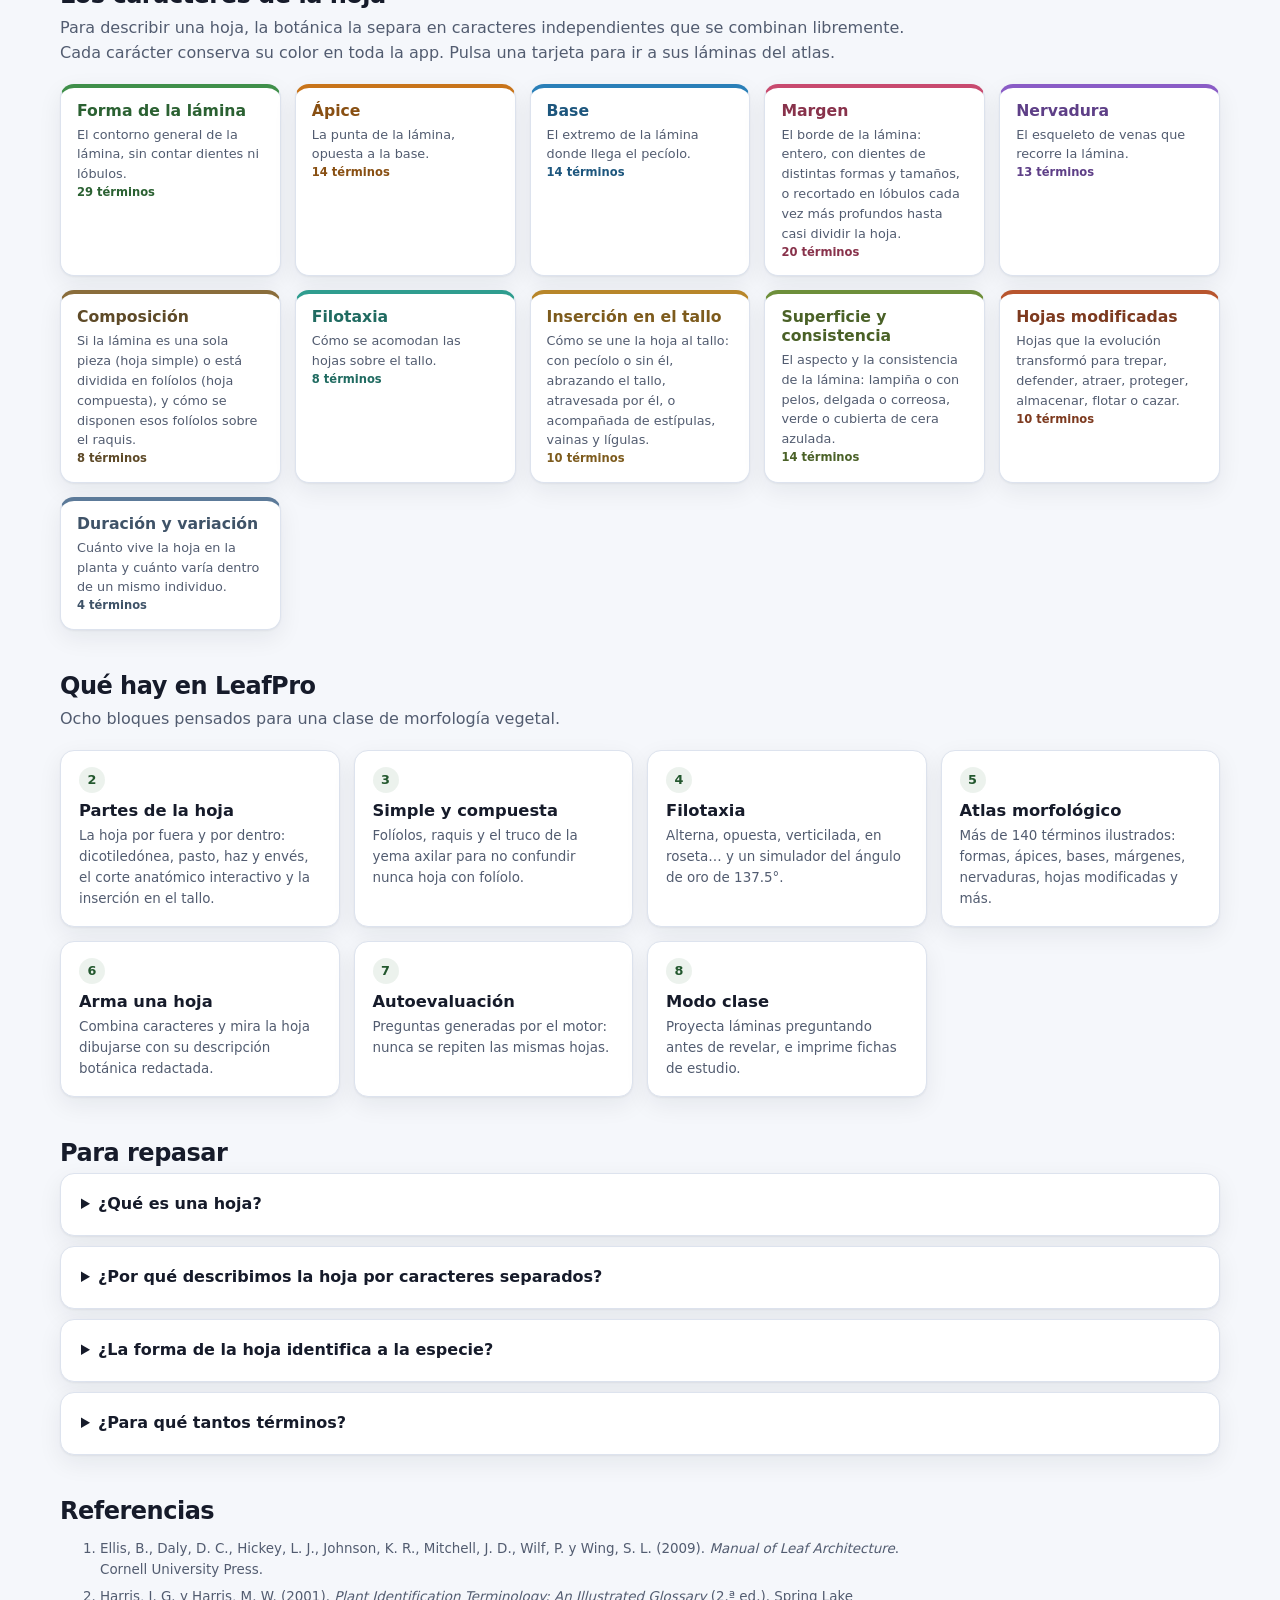
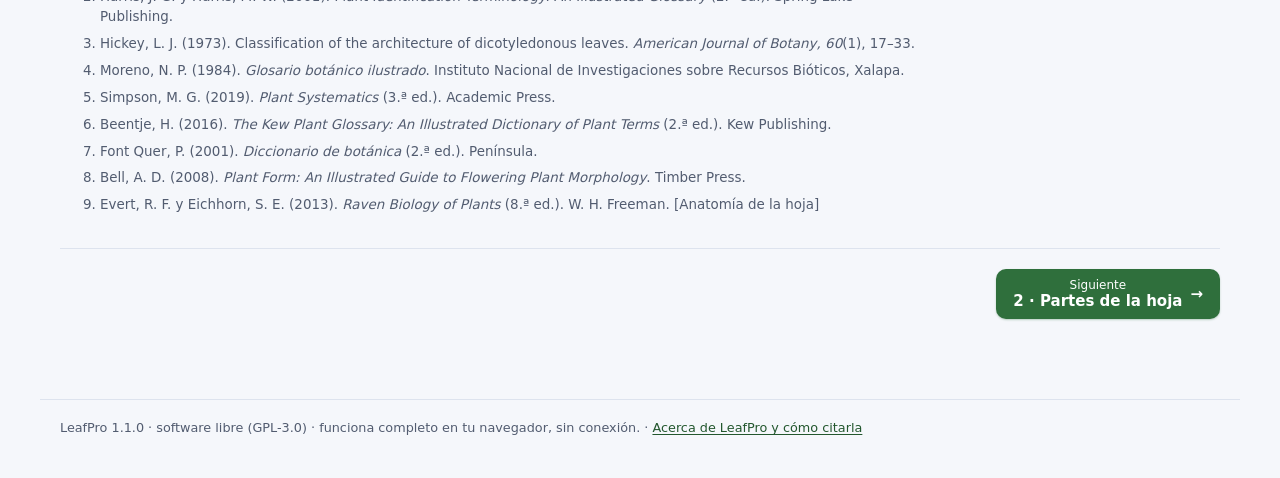
==== commit 767ad40e: "Marca LABG nueva: isotipo hexagonal en oro y negro en el enlace a la suite y en el final de las espe" ====
--- a/index.html
+++ b/index.html
@@ -23,7 +23,7 @@
       </div>
       <div class="top-tools">
         <a class="suite-link" href="https://luisangelbg.github.io/" data-es-title="Volver al portal de la LABG Suite" data-en-title="Back to the LABG Suite portal" title="Volver al portal de la LABG Suite" aria-label="Volver al portal de la LABG Suite">
-          <svg class="labg-iso" viewBox="0 0 512 512" aria-hidden="true" focusable="false"><defs><linearGradient id="labgIsoHg" gradientUnits="userSpaceOnUse" x1="0" y1="102.4" x2="0" y2="389.12"><stop offset="0" stop-color="#EAFFF4"/><stop offset=".3" stop-color="#62E6A5"/><stop offset=".55" stop-color="#0C6A44"/><stop offset=".7" stop-color="#A2F6CC"/><stop offset="1" stop-color="#053F29"/></linearGradient><radialGradient id="labgIsoHs" cx=".35" cy=".3" r=".75"><stop offset="0" stop-color="#F0FFF7"/><stop offset=".38" stop-color="#3ED68B"/><stop offset="1" stop-color="#053A25"/></radialGradient><radialGradient id="labgIsoHb" cx=".5" cy=".35" r=".8"><stop offset="0" stop-color="#0B2A1D"/><stop offset="1" stop-color="#08090B"/></radialGradient></defs><rect x=".5" y=".5" width="511" height="511" rx="112.6" fill="url(#labgIsoHb)" stroke="#7BEDB5" stroke-opacity=".5"/><g fill="none" stroke-width="41" stroke-linecap="round"><path d="M256 102.4L129.8 389.1M129.8 389.1L125.7 340.6M129.8 389.1L168.5 359.4M256 102.4L382.2 389.1M382.2 389.1L343.5 359.4M382.2 389.1L386.3 340.6" stroke="#021610" transform="translate(3.2 4)"/><path d="M256 102.4L129.8 389.1M129.8 389.1L125.7 340.6M129.8 389.1L168.5 359.4M256 102.4L382.2 389.1M382.2 389.1L343.5 359.4M382.2 389.1L386.3 340.6" stroke="#021610" transform="translate(1.6 2)"/><path d="M256 102.4L129.8 389.1M129.8 389.1L125.7 340.6M129.8 389.1L168.5 359.4M256 102.4L382.2 389.1M382.2 389.1L343.5 359.4M382.2 389.1L386.3 340.6" stroke="url(#labgIsoHg)"/></g><circle class="iso-dot" style="--i:0" cx="177.8" cy="285.9" r="16.9" fill="url(#labgIsoHs)"/><circle class="iso-dot" style="--i:1" cx="216.9" cy="285.9" r="16.9" fill="url(#labgIsoHs)"/><circle class="iso-dot" style="--i:2" cx="256.0" cy="285.9" r="16.9" fill="url(#labgIsoHs)"/><circle class="iso-dot" style="--i:3" cx="295.1" cy="285.9" r="16.9" fill="url(#labgIsoHs)"/><circle class="iso-dot" style="--i:4" cx="334.2" cy="285.9" r="16.9" fill="url(#labgIsoHs)"/><circle class="iso-top" cx="256" cy="102.4" r="31.9" fill="url(#labgIsoHs)"/></svg>
+          <svg class="labg-iso" viewBox="0 0 828 946.2" aria-hidden="true" focusable="false"><defs><linearGradient id="labgIsoHo" gradientUnits="userSpaceOnUse" x1="0" y1="473.1" x2="828" y2="413.1"><stop offset="0" stop-color="#BF8B3C"/><stop offset=".3" stop-color="#C99C49"/><stop offset=".55" stop-color="#D9B05C"/><stop offset=".78" stop-color="#E6C470"/><stop offset="1" stop-color="#F6D985"/></linearGradient><linearGradient id="labgIsoHb"><stop offset="0" stop-color="#FFF8E6" stop-opacity="0"/><stop offset=".5" stop-color="#FFF8E6" stop-opacity=".95"/><stop offset="1" stop-color="#FFF8E6" stop-opacity="0"/></linearGradient><clipPath id="labgIsoHc"><path clip-rule="evenodd" d="M440.8 246.5L421.7 257.7L404.8 247.9L424 236.8ZM318.9 256.4L301.7 266.3L285.7 257.1L302.9 247.2ZM522.2 260.9L438.6 309.1L420.1 298.5L503.7 250.2ZM392.5 269.9L373.4 280.9L356.1 271L375.3 260ZM277 277.3L235 301.6L219.9 292.9L261.9 268.6ZM576.1 291.8L398.2 394.4L380.4 384.1L558.3 281.5ZM348.1 295.6L287.5 330.5L270.1 320.5L330.6 285.6ZM404.3 419.1L577.9 318.9L579.2 318.1C579.6 318 580.7 317.9 581.5 317.6C582.2 317.4 583 317 583.8 316.6C584.5 316.2 585.3 315.8 586 315.5C586.8 315.1 587.6 314.8 588.3 314.4C589 314.1 589.8 313.8 590.6 313.5C591.4 313.2 592.2 313 593 312.9C593.8 312.6 594.6 312.5 595.5 312.4C596.3 312.2 597.1 312.2 597.9 312.1C598.9 312.1 599.7 312.1 600.4 312.1C601.4 312.1 602.2 312.1 603 312.2C603.9 312.3 604.7 312.4 605.5 312.5C606.3 312.7 607.1 313 607.9 313.2C608.7 313.5 609.5 313.9 610.1 314.2C610.9 314.6 611.6 315 612.4 315.5C613.1 315.8 613.8 316.3 614.5 316.7C615.2 317.3 615.8 317.8 616.5 318.3C617.1 318.8 617.8 319.4 618.3 319.9C618.9 320.6 619.5 321.2 620.1 321.9C620.6 322.4 621.1 323.1 621.7 323.8C622.1 324.5 622.6 325.2 623 325.8C623.5 326.5 623.9 327.2 624.4 328C624.8 328.7 625.2 329.4 625.6 330.2C626 330.9 626.4 331.7 626.8 332.3C627.1 333.1 627.5 333.8 627.9 334.6C628.3 335.4 628.6 336.1 628.9 336.9C629.3 337.7 629.6 338.4 630 339.2C630.3 340 630.7 340.7 630.9 341.5C631.2 342.3 631.6 343.1 631.9 343.9C632.1 344.5 632.5 345.3 632.7 346.1C632.9 346.9 633.3 347.7 633.5 348.5C633.7 349.3 634 350.1 634.3 350.9C634.5 351.7 634.8 352.5 635.1 353.3C635.3 354.1 635.7 354.9 635.9 355.7C636.1 356.5 636.5 357.3 636.7 358.1C636.9 358.9 637.2 359.7 637.3 360.5C637.5 361.3 637.7 362.1 638 362.9C638.1 363.8 638.3 364.6 638.5 365.4C638.6 366.2 638.9 367 639.1 367.8C639.2 368.6 639.4 369.4 639.7 370.3C639.9 371.1 640 371.9 640.2 372.7C640.3 373.5 640.5 374.3 640.7 375.2C640.8 376 640.9 376.8 641 377.6C641.1 378.5 641.3 379.3 641.4 380.1C641.5 381 641.5 381.8 641.6 382.6C641.7 383.4 641.7 384.3 641.8 385.1C641.9 385.9 641.9 386.8 642.1 387.6C642.1 388.4 642.2 389.3 642.3 390.1C642.3 390.9 642.4 391.9 642.4 392.7C642.5 393.5 642.6 394.2 642.6 395.2C642.7 396 642.7 396.8 642.9 397.7C642.9 398.5 642.9 399.3 642.9 400.2C642.9 401 642.9 401.8 642.9 402.7C642.9 403.5 642.9 404.3 642.7 405.2C642.6 406 642.6 406.8 642.5 407.7C642.4 408.5 642.3 409.3 642.2 410.1C642.1 411 641.9 411.8 641.7 412.6C641.6 413.4 641.5 414.2 641.3 415.1C641.1 415.9 640.9 416.7 640.8 417.5C640.6 418.3 640.3 419.1 640.2 420C640 420.8 639.8 421.6 639.6 422.4C639.4 423.2 639.2 424 638.9 424.8C638.6 425.6 638.4 426.4 638.2 427.2C637.8 428 637.6 428.8 637.3 429.6C637 430.4 636.8 431.2 636.6 432C636.4 432.8 636.2 433.6 636.1 434.5C636.1 435.3 636.2 436.1 636.4 436.9C636.5 437.8 636.8 438.6 637 439.3C637.4 440.1 637.8 440.9 638.2 441.6C638.6 442.2 639.1 442.9 639.6 443.7C640 444.4 640.5 445.1 640.9 445.8C641.4 446.5 641.8 447.1 642.3 447.9C642.6 448.6 643.1 449.3 643.4 450.1C643.9 450.8 644.2 451.6 644.6 452.4C644.9 453.1 645.3 453.9 645.6 454.7C645.9 455.5 646.2 456.2 646.5 456.9C646.8 457.7 647.1 458.5 647.4 459.3C647.6 460.1 647.9 460.9 648.2 461.7C648.4 462.5 648.7 463.3 648.9 464.1C649.1 464.9 649.2 465.7 649.5 466.5C649.7 467.3 649.8 468.2 650 469C650.2 469.8 650.4 470.6 650.5 471.4C650.6 472.3 650.8 473.1 651 473.9C651.1 474.7 651.3 475.5 651.4 476.4C651.5 477.2 651.7 478 651.9 478.8C652 479.6 652.1 480.5 652.2 481.3C652.3 482.1 652.4 483.1 652.5 483.9C652.7 484.7 652.7 485.4 652.8 486.4C652.8 487.2 652.9 488 652.9 488.9C652.9 489.7 653 490.5 653 491.4C653 492.2 653 493 653 493.9C653 494.7 653 495.5 653 496.4C653 497.2 653 498 653 498.9C653 499.7 653 500.5 652.9 501.4C652.9 502.2 652.9 503 652.9 503.9C652.9 504.7 652.8 505.5 652.8 506.4C652.7 507.2 652.7 508 652.5 508.9C652.5 509.7 652.4 510.5 652.3 511.4C652.3 512.2 652.2 513 652.1 513.8C652 514.7 651.9 515.5 651.7 516.3C651.6 517.1 651.5 518.1 651.3 518.9C651.2 519.6 651.1 520.4 651 521.4C650.8 522.2 650.6 523 650.5 523.8C650.4 524.7 650.3 525.5 650 526.3C649.9 527.1 649.7 527.9 649.6 528.8C649.4 529.6 649.2 530.4 649 531.2C648.9 532 648.7 532.8 648.6 533.7C648.3 534.5 648.1 535.3 648 536.1C647.8 536.9 647.5 537.7 647.3 538.5C647.2 539.3 647 540.2 646.7 541C646.4 541.8 646.2 542.6 645.9 543.4C645.7 544 645.4 544.8 645 545.6C644.8 546.4 644.5 547.2 644.1 548C643.8 548.7 643.5 549.5 643.2 550.3C642.9 551.1 642.5 551.8 642.2 552.6C641.8 553.4 641.6 554.2 641.3 554.9C640.9 555.7 640.6 556.5 640.2 557.3C639.9 558 639.6 558.8 639.2 559.5C638.8 560.2 638.4 561 638 561.7C637.6 562.4 637.2 563.2 636.7 563.9C636.4 564.6 635.9 565.4 635.4 566C635 566.7 634.5 567.4 634 568.1C633.5 568.8 633.1 569.5 632.5 570.2C632 570.7 631.5 571.4 630.9 572.1C630.4 572.7 629.9 573.3 629.3 573.9C628.7 574.6 628.2 575.2 627.6 575.7C626.9 576.3 626.3 576.9 625.6 577.4C625.1 578 624.4 578.5 623.7 579C623 579.5 622.3 580 621.7 580.4C621 581 620.3 581.4 619.6 581.9C618.9 582.3 618 582.9 617.5 583.4C617.2 583.8 617.3 584.4 617.2 584.6L403.2 708.2L380.8 695.3L380.8 575.7L220.4 483.2L218.9 482.3C218.5 482.1 217.4 481.9 216.6 481.7C215.9 481.3 215.1 480.9 214.3 480.5C213.6 480.3 212.8 479.9 212.1 479.7C211.3 479.5 210.3 479.4 209.5 479.4C208.7 479.5 207.5 479.7 207 479.9C206.7 479.9 207 479.9 207 479.9L207 596.8L175.1 578.4L175.1 319.8L203.6 303.3L404.3 419.1ZM400.8 328.5L342.4 362.2L325.6 352.6L384.1 318.8ZM381.2 446.6L381.2 536.9L206.8 436.2L206.8 345.9ZM440.3 521.4L440.3 561.1L605.9 465.6L606.9 464.9C607.2 465.3 607.7 466.4 608.3 467C608.9 467.7 609.7 468 610.4 468.5C610.9 469 611.7 469.5 612.3 470.1C612.9 470.6 613.4 471.2 614 471.9C614.5 472.6 614.9 473.3 615.4 473.9C615.8 474.7 616.2 475.4 616.5 476.2C616.9 476.9 617.2 477.7 617.5 478.5C617.9 479.3 618.1 480.1 618.3 480.9C618.7 481.7 618.9 482.5 619.1 483.3C619.4 484.1 619.6 484.9 619.8 485.7C619.9 486.5 620.2 487.3 620.3 488.1C620.4 489 620.6 489.8 620.7 490.6C620.9 491.4 621 492.3 621 493.1C621.1 493.9 621.2 494.8 621.3 495.6C621.3 496.4 621.4 497.2 621.4 498.1C621.5 498.9 621.5 499.7 621.7 500.6C621.7 501.4 621.8 502.2 621.8 503.1C621.8 503.9 621.8 504.7 621.8 505.6C621.8 506.4 621.8 507.2 621.8 508.1C621.8 508.9 621.7 509.7 621.7 510.6C621.7 511.4 621.5 512.2 621.4 513.2C621.4 513.9 621.3 514.7 621.2 515.5C621.1 516.5 621.1 517.3 621 518.1C620.9 519 620.7 519.8 620.6 520.6C620.5 521.4 620.5 522.3 620.3 523.1C620.2 523.9 620.1 524.8 619.9 525.6C619.7 526.4 619.5 527.2 619.4 528C619.1 528.8 618.8 529.6 618.6 530.4C618.2 531.2 618 532 617.7 532.8C617.3 533.4 617 534.2 616.6 535C616.3 535.8 616 536.5 615.6 537.3C615.3 538.1 614.9 538.8 614.6 539.6C614.1 540.3 613.8 541.1 613.3 541.8C612.9 542.4 612.4 543.1 612 543.8C611.5 544.5 610.9 545.2 610.4 545.8C609.8 546.4 609.2 547 608.7 547.6C608.1 548.1 607.4 548.7 606.7 549.3C606.1 549.7 605.5 550.3 604.8 550.8C604.1 551.3 603.4 552 602.8 552.4C602.2 552.6 601.1 552.8 600.8 552.8C600.4 552.8 600.6 552.6 600.6 552.6L415.5 659.3L415.5 455.6L595.9 351.5L597.6 350.6C597.8 350.8 598.6 351.8 599.3 352.3C600 352.6 600.9 352.6 601.7 352.9C602.5 353.1 603.3 353.6 604 353.9C604.7 354.3 605.4 354.8 606 355.4C606.6 355.9 607.2 356.5 607.7 357.2C608.3 357.9 608.8 358.6 609.2 359.3C609.7 359.9 610.1 360.6 610.5 361.4C610.9 362.1 611.3 362.9 611.6 363.6C612 364.4 612.3 365.2 612.6 366C612.9 366.7 613.2 367.5 613.4 368.3C613.8 369.1 614 369.9 614.4 370.7C614.6 371.4 614.8 372.2 615 373C615.2 373.8 615.4 374.8 615.5 375.6C615.7 376.4 615.8 377.1 616 377.9C616.1 378.9 616.2 379.7 616.3 380.5C616.3 381.4 616.4 382.2 616.5 383C616.5 383.8 616.6 384.7 616.6 385.5C616.8 386.3 616.8 387.2 616.9 388C616.9 388.8 616.9 389.7 616.9 390.5C616.9 391.3 616.9 392.2 616.9 393C616.8 393.8 616.8 394.7 616.8 395.5C616.6 396.3 616.5 397.2 616.5 398C616.4 398.8 616.3 399.6 616.2 400.5C616.1 401.3 615.8 402.1 615.7 402.9C615.5 403.8 615.4 404.6 615.2 405.4C614.9 406.2 614.7 407 614.5 407.8C614.2 408.6 614.1 409.4 613.8 410.2C613.6 411 613.3 411.8 613 412.6C612.8 413.4 612.4 414.2 612.1 414.9C611.7 415.7 611.3 416.5 610.9 417.2C610.5 417.8 610 418.5 609.6 419.2C609 419.9 608.5 420.6 608 421.3C607.4 421.8 606.8 422.5 606.3 423.1C605.7 423.7 605.1 424.3 604.6 424.9C604 425.5 603.4 426.2 602.8 426.7C602.3 427.3 601.6 428 601 428.4C600.6 428.9 600 429.1 599.8 429.2L440.3 521.4ZM596.1 417.6L576.9 428.8L531 402.3L550.4 391.2ZM353.9 441L293.6 475.8L276.3 465.7L336.5 431ZM498.1 481.7L478.6 492.9L423.7 461.3L443.2 450ZM374.5 483.1L343.5 501L326.6 491.3L357.6 473.4ZM603.5 540.4L584 551.7L531.7 521.5L551.2 510.2ZM272.6 534.1L272.6 633.6L255.3 623.6L255.3 524.1ZM320.8 561.3L320.8 596.5L303.7 586.6L303.7 551.5ZM363.7 585.2L363.7 684.2L348.4 675.4L348.4 576.4ZM320.8 609.7L320.8 629.8L302.9 619.4L302.9 599.3ZM320.8 642.9L320.8 661.4L303.3 651.2L303.3 632.9Z"/></clipPath></defs><path fill="url(#labgIsoHo)" fill-rule="evenodd" d="M414 0L828 232.9L828 713.3L414 946.2L0 713.3L0 232.9ZM414 36.6L796 251.5L796 694.7L414 909.6L32 694.7L32 251.5Z"/><path fill="#000" d="M414 36.6L796 251.5L796 694.7L414 909.6L32 694.7L32 251.5Z"/><path class="iso-cubo" fill="url(#labgIsoHo)" fill-rule="evenodd" d="M440.8 246.5L421.7 257.7L404.8 247.9L424 236.8ZM318.9 256.4L301.7 266.3L285.7 257.1L302.9 247.2ZM522.2 260.9L438.6 309.1L420.1 298.5L503.7 250.2ZM392.5 269.9L373.4 280.9L356.1 271L375.3 260ZM277 277.3L235 301.6L219.9 292.9L261.9 268.6ZM576.1 291.8L398.2 394.4L380.4 384.1L558.3 281.5ZM348.1 295.6L287.5 330.5L270.1 320.5L330.6 285.6ZM404.3 419.1L577.9 318.9L579.2 318.1C579.6 318 580.7 317.9 581.5 317.6C582.2 317.4 583 317 583.8 316.6C584.5 316.2 585.3 315.8 586 315.5C586.8 315.1 587.6 314.8 588.3 314.4C589 314.1 589.8 313.8 590.6 313.5C591.4 313.2 592.2 313 593 312.9C593.8 312.6 594.6 312.5 595.5 312.4C596.3 312.2 597.1 312.2 597.9 312.1C598.9 312.1 599.7 312.1 600.4 312.1C601.4 312.1 602.2 312.1 603 312.2C603.9 312.3 604.7 312.4 605.5 312.5C606.3 312.7 607.1 313 607.9 313.2C608.7 313.5 609.5 313.9 610.1 314.2C610.9 314.6 611.6 315 612.4 315.5C613.1 315.8 613.8 316.3 614.5 316.7C615.2 317.3 615.8 317.8 616.5 318.3C617.1 318.8 617.8 319.4 618.3 319.9C618.9 320.6 619.5 321.2 620.1 321.9C620.6 322.4 621.1 323.1 621.7 323.8C622.1 324.5 622.6 325.2 623 325.8C623.5 326.5 623.9 327.2 624.4 328C624.8 328.7 625.2 329.4 625.6 330.2C626 330.9 626.4 331.7 626.8 332.3C627.1 333.1 627.5 333.8 627.9 334.6C628.3 335.4 628.6 336.1 628.9 336.9C629.3 337.7 629.6 338.4 630 339.2C630.3 340 630.7 340.7 630.9 341.5C631.2 342.3 631.6 343.1 631.9 343.9C632.1 344.5 632.5 345.3 632.7 346.1C632.9 346.9 633.3 347.7 633.5 348.5C633.7 349.3 634 350.1 634.3 350.9C634.5 351.7 634.8 352.5 635.1 353.3C635.3 354.1 635.7 354.9 635.9 355.7C636.1 356.5 636.5 357.3 636.7 358.1C636.9 358.9 637.2 359.7 637.3 360.5C637.5 361.3 637.7 362.1 638 362.9C638.1 363.8 638.3 364.6 638.5 365.4C638.6 366.2 638.9 367 639.1 367.8C639.2 368.6 639.4 369.4 639.7 370.3C639.9 371.1 640 371.9 640.2 372.7C640.3 373.5 640.5 374.3 640.7 375.2C640.8 376 640.9 376.8 641 377.6C641.1 378.5 641.3 379.3 641.4 380.1C641.5 381 641.5 381.8 641.6 382.6C641.7 383.4 641.7 384.3 641.8 385.1C641.9 385.9 641.9 386.8 642.1 387.6C642.1 388.4 642.2 389.3 642.3 390.1C642.3 390.9 642.4 391.9 642.4 392.7C642.5 393.5 642.6 394.2 642.6 395.2C642.7 396 642.7 396.8 642.9 397.7C642.9 398.5 642.9 399.3 642.9 400.2C642.9 401 642.9 401.8 642.9 402.7C642.9 403.5 642.9 404.3 642.7 405.2C642.6 406 642.6 406.8 642.5 407.7C642.4 408.5 642.3 409.3 642.2 410.1C642.1 411 641.9 411.8 641.7 412.6C641.6 413.4 641.5 414.2 641.3 415.1C641.1 415.9 640.9 416.7 640.8 417.5C640.6 418.3 640.3 419.1 640.2 420C640 420.8 639.8 421.6 639.6 422.4C639.4 423.2 639.2 424 638.9 424.8C638.6 425.6 638.4 426.4 638.2 427.2C637.8 428 637.6 428.8 637.3 429.6C637 430.4 636.8 431.2 636.6 432C636.4 432.8 636.2 433.6 636.1 434.5C636.1 435.3 636.2 436.1 636.4 436.9C636.5 437.8 636.8 438.6 637 439.3C637.4 440.1 637.8 440.9 638.2 441.6C638.6 442.2 639.1 442.9 639.6 443.7C640 444.4 640.5 445.1 640.9 445.8C641.4 446.5 641.8 447.1 642.3 447.9C642.6 448.6 643.1 449.3 643.4 450.1C643.9 450.8 644.2 451.6 644.6 452.4C644.9 453.1 645.3 453.9 645.6 454.7C645.9 455.5 646.2 456.2 646.5 456.9C646.8 457.7 647.1 458.5 647.4 459.3C647.6 460.1 647.9 460.9 648.2 461.7C648.4 462.5 648.7 463.3 648.9 464.1C649.1 464.9 649.2 465.7 649.5 466.5C649.7 467.3 649.8 468.2 650 469C650.2 469.8 650.4 470.6 650.5 471.4C650.6 472.3 650.8 473.1 651 473.9C651.1 474.7 651.3 475.5 651.4 476.4C651.5 477.2 651.7 478 651.9 478.8C652 479.6 652.1 480.5 652.2 481.3C652.3 482.1 652.4 483.1 652.5 483.9C652.7 484.7 652.7 485.4 652.8 486.4C652.8 487.2 652.9 488 652.9 488.9C652.9 489.7 653 490.5 653 491.4C653 492.2 653 493 653 493.9C653 494.7 653 495.5 653 496.4C653 497.2 653 498 653 498.9C653 499.7 653 500.5 652.9 501.4C652.9 502.2 652.9 503 652.9 503.9C652.9 504.7 652.8 505.5 652.8 506.4C652.7 507.2 652.7 508 652.5 508.9C652.5 509.7 652.4 510.5 652.3 511.4C652.3 512.2 652.2 513 652.1 513.8C652 514.7 651.9 515.5 651.7 516.3C651.6 517.1 651.5 518.1 651.3 518.9C651.2 519.6 651.1 520.4 651 521.4C650.8 522.2 650.6 523 650.5 523.8C650.4 524.7 650.3 525.5 650 526.3C649.9 527.1 649.7 527.9 649.6 528.8C649.4 529.6 649.2 530.4 649 531.2C648.9 532 648.7 532.8 648.6 533.7C648.3 534.5 648.1 535.3 648 536.1C647.8 536.9 647.5 537.7 647.3 538.5C647.2 539.3 647 540.2 646.7 541C646.4 541.8 646.2 542.6 645.9 543.4C645.7 544 645.4 544.8 645 545.6C644.8 546.4 644.5 547.2 644.1 548C643.8 548.7 643.5 549.5 643.2 550.3C642.9 551.1 642.5 551.8 642.2 552.6C641.8 553.4 641.6 554.2 641.3 554.9C640.9 555.7 640.6 556.5 640.2 557.3C639.9 558 639.6 558.8 639.2 559.5C638.8 560.2 638.4 561 638 561.7C637.6 562.4 637.2 563.2 636.7 563.9C636.4 564.6 635.9 565.4 635.4 566C635 566.7 634.5 567.4 634 568.1C633.5 568.8 633.1 569.5 632.5 570.2C632 570.7 631.5 571.4 630.9 572.1C630.4 572.7 629.9 573.3 629.3 573.9C628.7 574.6 628.2 575.2 627.6 575.7C626.9 576.3 626.3 576.9 625.6 577.4C625.1 578 624.4 578.5 623.7 579C623 579.5 622.3 580 621.7 580.4C621 581 620.3 581.4 619.6 581.9C618.9 582.3 618 582.9 617.5 583.4C617.2 583.8 617.3 584.4 617.2 584.6L403.2 708.2L380.8 695.3L380.8 575.7L220.4 483.2L218.9 482.3C218.5 482.1 217.4 481.9 216.6 481.7C215.9 481.3 215.1 480.9 214.3 480.5C213.6 480.3 212.8 479.9 212.1 479.7C211.3 479.5 210.3 479.4 209.5 479.4C208.7 479.5 207.5 479.7 207 479.9C206.7 479.9 207 479.9 207 479.9L207 596.8L175.1 578.4L175.1 319.8L203.6 303.3L404.3 419.1ZM400.8 328.5L342.4 362.2L325.6 352.6L384.1 318.8ZM381.2 446.6L381.2 536.9L206.8 436.2L206.8 345.9ZM440.3 521.4L440.3 561.1L605.9 465.6L606.9 464.9C607.2 465.3 607.7 466.4 608.3 467C608.9 467.7 609.7 468 610.4 468.5C610.9 469 611.7 469.5 612.3 470.1C612.9 470.6 613.4 471.2 614 471.9C614.5 472.6 614.9 473.3 615.4 473.9C615.8 474.7 616.2 475.4 616.5 476.2C616.9 476.9 617.2 477.7 617.5 478.5C617.9 479.3 618.1 480.1 618.3 480.9C618.7 481.7 618.9 482.5 619.1 483.3C619.4 484.1 619.6 484.9 619.8 485.7C619.9 486.5 620.2 487.3 620.3 488.1C620.4 489 620.6 489.8 620.7 490.6C620.9 491.4 621 492.3 621 493.1C621.1 493.9 621.2 494.8 621.3 495.6C621.3 496.4 621.4 497.2 621.4 498.1C621.5 498.9 621.5 499.7 621.7 500.6C621.7 501.4 621.8 502.2 621.8 503.1C621.8 503.9 621.8 504.7 621.8 505.6C621.8 506.4 621.8 507.2 621.8 508.1C621.8 508.9 621.7 509.7 621.7 510.6C621.7 511.4 621.5 512.2 621.4 513.2C621.4 513.9 621.3 514.7 621.2 515.5C621.1 516.5 621.1 517.3 621 518.1C620.9 519 620.7 519.8 620.6 520.6C620.5 521.4 620.5 522.3 620.3 523.1C620.2 523.9 620.1 524.8 619.9 525.6C619.7 526.4 619.5 527.2 619.4 528C619.1 528.8 618.8 529.6 618.6 530.4C618.2 531.2 618 532 617.7 532.8C617.3 533.4 617 534.2 616.6 535C616.3 535.8 616 536.5 615.6 537.3C615.3 538.1 614.9 538.8 614.6 539.6C614.1 540.3 613.8 541.1 613.3 541.8C612.9 542.4 612.4 543.1 612 543.8C611.5 544.5 610.9 545.2 610.4 545.8C609.8 546.4 609.2 547 608.7 547.6C608.1 548.1 607.4 548.7 606.7 549.3C606.1 549.7 605.5 550.3 604.8 550.8C604.1 551.3 603.4 552 602.8 552.4C602.2 552.6 601.1 552.8 600.8 552.8C600.4 552.8 600.6 552.6 600.6 552.6L415.5 659.3L415.5 455.6L595.9 351.5L597.6 350.6C597.8 350.8 598.6 351.8 599.3 352.3C600 352.6 600.9 352.6 601.7 352.9C602.5 353.1 603.3 353.6 604 353.9C604.7 354.3 605.4 354.8 606 355.4C606.6 355.9 607.2 356.5 607.7 357.2C608.3 357.9 608.8 358.6 609.2 359.3C609.7 359.9 610.1 360.6 610.5 361.4C610.9 362.1 611.3 362.9 611.6 363.6C612 364.4 612.3 365.2 612.6 366C612.9 366.7 613.2 367.5 613.4 368.3C613.8 369.1 614 369.9 614.4 370.7C614.6 371.4 614.8 372.2 615 373C615.2 373.8 615.4 374.8 615.5 375.6C615.7 376.4 615.8 377.1 616 377.9C616.1 378.9 616.2 379.7 616.3 380.5C616.3 381.4 616.4 382.2 616.5 383C616.5 383.8 616.6 384.7 616.6 385.5C616.8 386.3 616.8 387.2 616.9 388C616.9 388.8 616.9 389.7 616.9 390.5C616.9 391.3 616.9 392.2 616.9 393C616.8 393.8 616.8 394.7 616.8 395.5C616.6 396.3 616.5 397.2 616.5 398C616.4 398.8 616.3 399.6 616.2 400.5C616.1 401.3 615.8 402.1 615.7 402.9C615.5 403.8 615.4 404.6 615.2 405.4C614.9 406.2 614.7 407 614.5 407.8C614.2 408.6 614.1 409.4 613.8 410.2C613.6 411 613.3 411.8 613 412.6C612.8 413.4 612.4 414.2 612.1 414.9C611.7 415.7 611.3 416.5 610.9 417.2C610.5 417.8 610 418.5 609.6 419.2C609 419.9 608.5 420.6 608 421.3C607.4 421.8 606.8 422.5 606.3 423.1C605.7 423.7 605.1 424.3 604.6 424.9C604 425.5 603.4 426.2 602.8 426.7C602.3 427.3 601.6 428 601 428.4C600.6 428.9 600 429.1 599.8 429.2L440.3 521.4ZM596.1 417.6L576.9 428.8L531 402.3L550.4 391.2ZM353.9 441L293.6 475.8L276.3 465.7L336.5 431ZM498.1 481.7L478.6 492.9L423.7 461.3L443.2 450ZM374.5 483.1L343.5 501L326.6 491.3L357.6 473.4ZM603.5 540.4L584 551.7L531.7 521.5L551.2 510.2ZM272.6 534.1L272.6 633.6L255.3 623.6L255.3 524.1ZM320.8 561.3L320.8 596.5L303.7 586.6L303.7 551.5ZM363.7 585.2L363.7 684.2L348.4 675.4L348.4 576.4ZM320.8 609.7L320.8 629.8L302.9 619.4L302.9 599.3ZM320.8 642.9L320.8 661.4L303.3 651.2L303.3 632.9Z"/><g clip-path="url(#labgIsoHc)"><rect class="iso-brillo" x="-300" y="-40" width="220" height="1030" fill="url(#labgIsoHb)" transform="skewX(-18)"/></g></svg>
           <span class="suite-text">LABG Suite</span>
         </a>
         <div class="seg lang-seg" role="group" aria-label="Idioma / Language">
--- a/css/labg-base.css
+++ b/css/labg-base.css
@@ -249,7 +249,7 @@
 }
 .suite-link:hover { color: var(--primary-text); border-color: var(--primary); }
 .suite-link svg { width: 14px; height: 14px; }
-.suite-link .labg-iso { width: 18px; height: 18px; flex: none; }
+.suite-link .labg-iso { width: auto; height: 20px; flex: none; }
 
 /* conmutador segmentado (idioma) */
 .seg {
@@ -601,6 +601,14 @@
   background: var(--accent); transform: scale(0); transition: transform 550ms cubic-bezier(.34, 1.6, .64, 1); }
 .lw-leaf.on { transform: scale(1) rotate(var(--rot)); }
 .lw-bud.on { transform: scale(1); }
+/* árbol filogenético que se dibuja desde la raíz */
+.lw-seg { position: absolute; background: var(--primary); border-radius: 2px; transition: transform 450ms var(--ease); }
+.lw-seg.h { height: 2.5px; transform-origin: 0 50%; }
+.lw-seg.v { width: 2.5px; transform-origin: 50% 50%; }
+.lw-tipdot { position: absolute; width: 9px; height: 9px; border-radius: 50%; background: var(--primary);
+  transition: transform 500ms cubic-bezier(.34, 1.6, .64, 1); }
+.lw-tipdot.g1 { background: var(--accent); }
+.lw-tipdot.g2 { background: var(--success); }
 
 /* barra */
 .lw-bar { position: relative; height: 8px; border-radius: var(--r-pill); background: var(--bg-soft);
@@ -622,8 +630,8 @@
 .lw-badge { position: absolute; left: 50%; top: 50%; width: 80px; height: 80px; margin: -40px 0 0 -40px;
   opacity: 0; transform: scale(.3) rotate(-14deg); pointer-events: none;
   transition: transform 560ms cubic-bezier(.34, 1.6, .64, 1), opacity 180ms; }
-.lw-iso { width: 100%; height: 100%; display: block; filter: drop-shadow(0 8px 18px rgba(12, 106, 68, .35)); }
-.lw-iso .iso-dot { transform-box: fill-box; transform-origin: center; }
+.lw-iso { width: 100%; height: 100%; display: block; filter: drop-shadow(0 8px 18px rgba(125, 91, 20, .35)); }
+.lw-iso .iso-cubo { transform-box: fill-box; transform-origin: center; }
 .lw-mark { position: absolute; right: -11px; bottom: -11px; width: 38px; height: 38px; border-radius: 50%;
   box-shadow: 0 0 0 3px var(--card-bg); transform: scale(0);
   transition: transform 500ms 420ms cubic-bezier(.34, 1.7, .64, 1); }
@@ -634,7 +642,9 @@
 .lw-check { stroke-dasharray: 36; stroke-dashoffset: 36; transition: stroke-dashoffset 420ms 300ms var(--ease); }
 .lw-mark .lw-check { transition-delay: 700ms; }
 .lw-cross { display: none; }
-.lw-ripple { position: absolute; inset: 0; border-radius: 22%; border: 3px solid #3ED68B; opacity: 0; }
+.lw-ripple { position: absolute; inset: -4%; opacity: 0; }
+.lw-ripple svg { width: 100%; height: 100%; display: block; overflow: visible; }
+.lw-ripple polygon { fill: none; stroke: #D4A848; stroke-width: 30; }
 .lw-burst { position: absolute; left: 50%; top: 50%; width: 0; height: 0; pointer-events: none; }
 .lw-burst i { position: absolute; left: -4px; top: -4px; width: 8px; height: 8px; border-radius: 50%; opacity: 0; background: var(--primary); }
 .lw-burst i:nth-child(4n+1) { background: var(--accent); border-radius: 2px; }
@@ -689,7 +699,9 @@
   }
   .lw-card.is-done .lw-fill::after, .lw-inline.is-done .lw-fill::after { animation: none; opacity: 0; }
   .lw-card.is-done .lw-ripple { animation: lw-ripple 900ms 200ms var(--ease) both; }
-  .lw-card.is-done .lw-iso .iso-dot { animation: lw-dot-on 520ms cubic-bezier(.34, 1.7, .64, 1) both; animation-delay: calc(260ms + var(--i) * 80ms); }
+  .lw-card.is-done .lw-iso .iso-cubo { animation: lw-iso-cubo 620ms 180ms cubic-bezier(.34, 1.6, .64, 1) both; }
+  .lw-card.is-done .lw-iso .iso-brillo { animation: lw-iso-brillo 1100ms 320ms ease-out both; }
+  .suite-link:hover .labg-iso .iso-brillo { animation: lw-iso-brillo 900ms ease-out both; }
   .lw-card.is-failed { animation: lw-shake 450ms var(--ease); }
   .lw-inline.is-failed .lw-imark, .lw-btn-failed { animation: lw-shake 450ms var(--ease); }
   .lw-dots i { animation: lw-hop 1s ease-in-out infinite; }
@@ -705,7 +717,8 @@
 }
 @keyframes lw-indet { from { transform: translateX(-100%); } to { transform: translateX(270%); } }
 @keyframes lw-shine { from { transform: translateX(-100%); } to { transform: translateX(100%); } }
-@keyframes lw-dot-on { from { transform: scale(0); opacity: 0; } to { transform: none; opacity: 1; } }
+@keyframes lw-iso-cubo { from { transform: scale(.78); opacity: .35; } to { transform: none; opacity: 1; } }
+@keyframes lw-iso-brillo { from { transform: translateX(0) skewX(-18deg); } to { transform: translateX(1400px) skewX(-18deg); } }
 @keyframes lw-ripple { from { transform: scale(1); opacity: .7; } to { transform: scale(2.1); opacity: 0; } }
 @keyframes lw-shake { 0%, 100% { transform: none; } 20% { transform: translateX(-7px); } 40% { transform: translateX(6px); } 60% { transform: translateX(-4px); } 80% { transform: translateX(2px); } }
 @keyframes lw-hop { 0%, 70%, 100% { transform: translateY(0); opacity: .45; } 35% { transform: translateY(-4px); opacity: 1; } }
@@ -717,7 +730,7 @@
 @keyframes lw-leaf3 { 0%, 34% { transform: scale(0) rotate(-30deg); } 46%, 82% { transform: scale(1) rotate(-30deg); } 92%, 100% { transform: scale(0) rotate(-30deg); } }
 @keyframes lw-bud { 0%, 44% { transform: scale(0); } 56%, 82% { transform: scale(1); } 92%, 100% { transform: scale(0); } }
 @media (prefers-reduced-motion: reduce) {
-  .lw-backdrop, .lw-card, .lw-dot, .lw-fill, .lw-badge, .lw-check, .lw-scene, .lw-stem, .lw-leaf, .lw-bud, .lw-line, .lw-halo, .lw-imark, .lw-tip { transition: none; }
+  .lw-backdrop, .lw-card, .lw-dot, .lw-fill, .lw-badge, .lw-check, .lw-scene, .lw-stem, .lw-leaf, .lw-bud, .lw-line, .lw-halo, .lw-imark, .lw-tip, .lw-seg, .lw-tipdot { transition: none; }
   .lw-bar.indet .lw-fill { width: 100%; transform: none; opacity: .4; }
 }
 
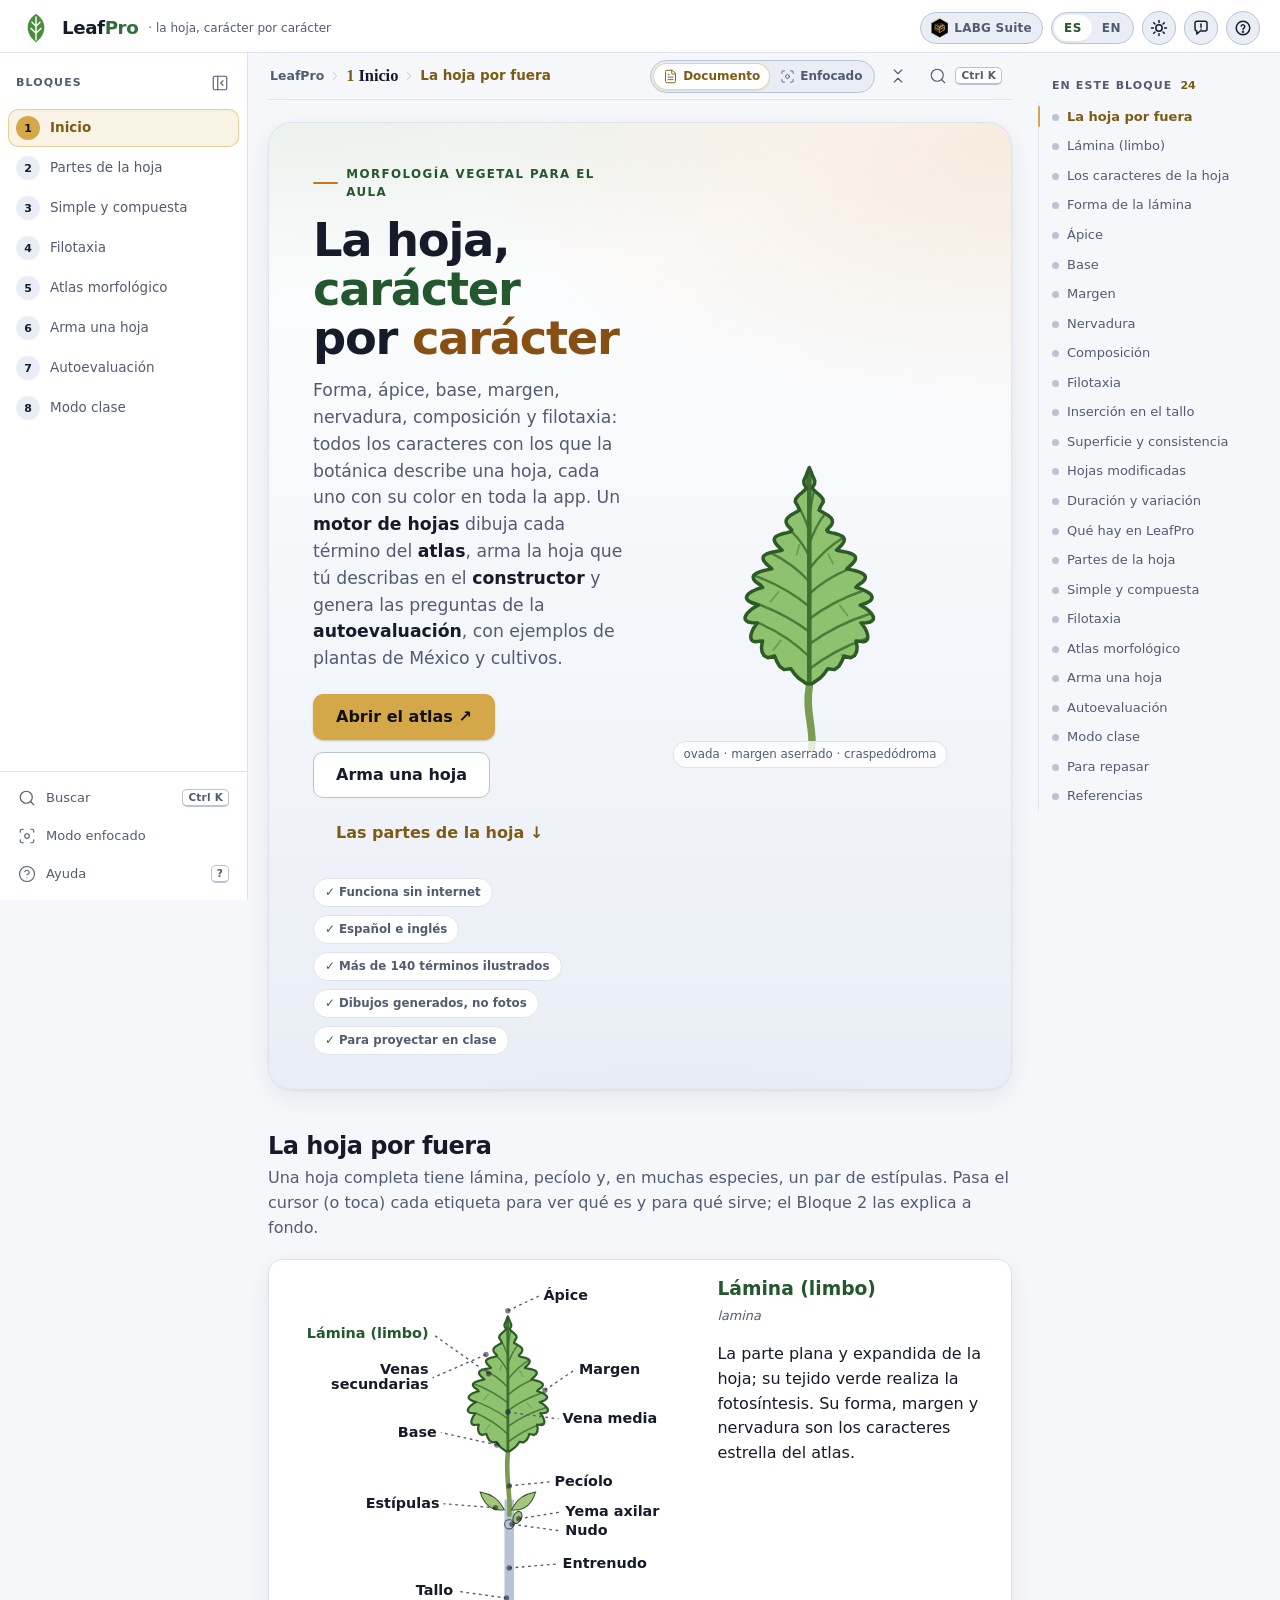
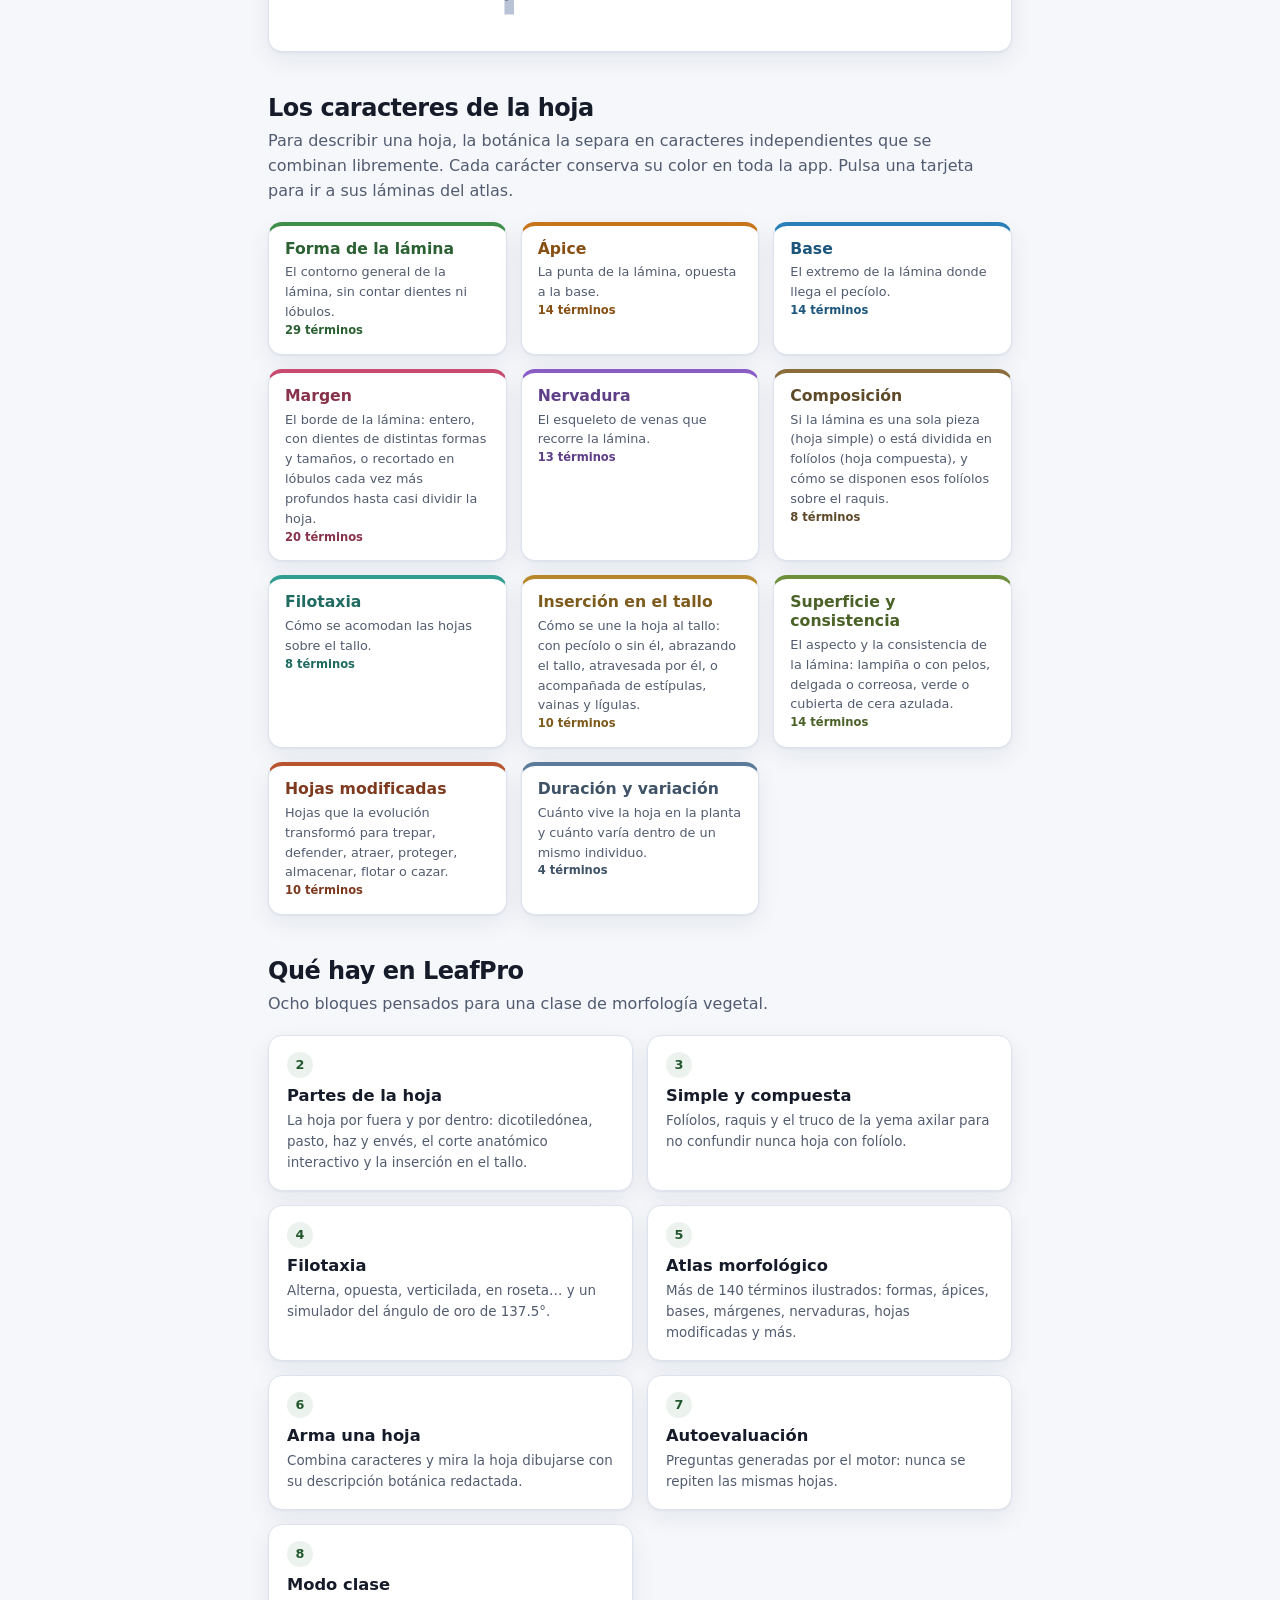
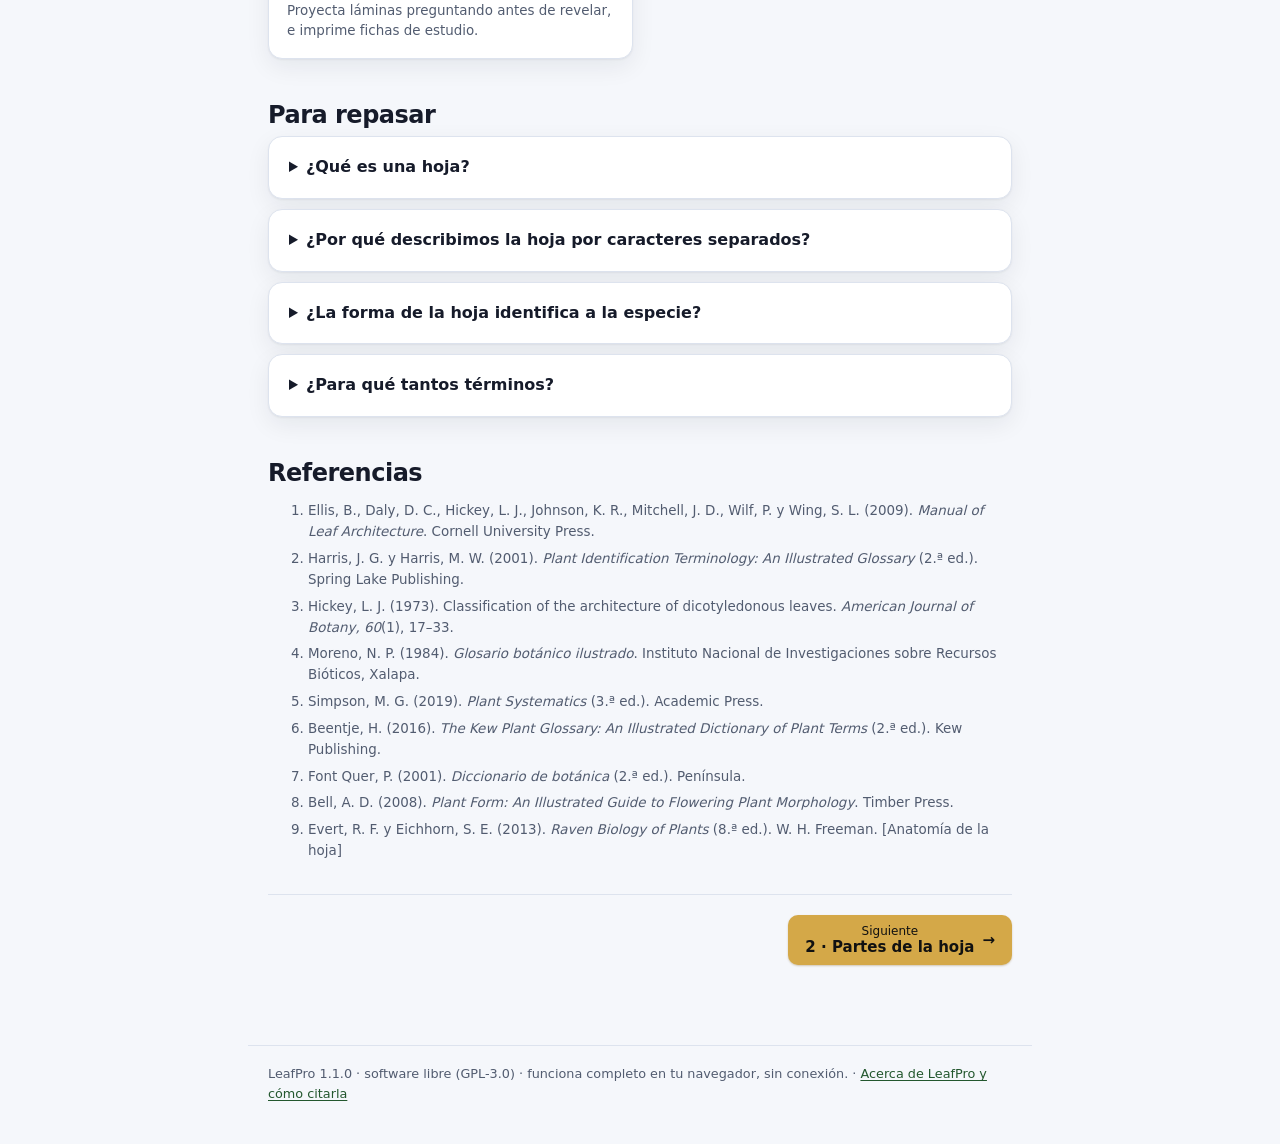
==== commit 715a1995: "Navegador LABG y Estudio de figuras LABG (módulos compartidos 1.0.0) Navegador: barra lateral de blo" ====
--- a/index.html
+++ b/index.html
@@ -266,6 +266,9 @@
 </dialog>
 
 <script src="js/labg-core.js"></script>
+<!-- Estudio de figuras y Navegador LABG: módulos compartidos de la suite (íconos de Lucide, ISC; ver LICENSES-TERCEROS.md) -->
+<script src="js/labg-figure-studio.js" defer></script>
+<script src="js/labg-navigator.js" defer></script>
 <script src="js/core.js"></script>
 <script src="js/leafgen.js"></script>
 <script src="js/morphdata.js"></script>
--- a/css/labg-base.css
+++ b/css/labg-base.css
@@ -56,6 +56,16 @@
   --accent-soft: rgba(var(--accent-rgb), 0.12);
   /* texto en color de acento: el acento oscurecido para llegar a 4.5:1 en claro */
   --accent-text: color-mix(in srgb, var(--accent) 68%, #000);
+
+  /* botones: el oro de la marca LABG, igual en todas las apps (el color propio de cada app sigue en lo demás) */
+  --btn-oro: #D4A848;               /* relleno del botón principal; con texto negro, 8.5:1 */
+  --btn-oro-hover: #E0B85C;
+  --btn-oro-tinta: #111111;         /* texto sobre el oro */
+  --btn-oro-texto: #7D5B14;         /* texto dorado sobre la tarjeta: 6:1 en claro */
+  --btn-oro-suave: rgba(212, 168, 72, 0.14);
+  --btn-negro: #111111;             /* segundo botón de relleno: negro con letras de oro */
+  --btn-negro-hover: #2A2620;
+  --btn-negro-texto: #E6C470;
 
   /* estados: el tono de relleno (bordes, iconos) y el de texto (≥ 4.5:1) */
   --success: #2f8f4a;  --success-text: #1d6b34;  --success-soft: #e7f5eb;
@@ -117,6 +127,8 @@
     --on-primary: #0e121c;
     --accent-rgb: 235, 169, 92; --accent: #eba95c;
     --accent-text: var(--accent);
+    --btn-oro-texto: #E6C470; --btn-oro-suave: rgba(230, 196, 112, 0.14);
+    --btn-negro: #2B2721; --btn-negro-hover: #3A342B; --btn-negro-texto: #F1D58E;
     --success: #5cc27a; --success-text: #7fd497; --success-soft: rgba(92, 194, 122, 0.13);
     --warning: #f0b24a; --warning-text: #f5c56f; --warning-soft: rgba(240, 178, 74, 0.13);
     --danger:  #f07166; --danger-text:  #f59189; --danger-soft:  rgba(240, 113, 102, 0.13);
@@ -137,6 +149,8 @@
   --on-primary: #0e121c;
   --accent-rgb: 235, 169, 92; --accent: #eba95c;
   --accent-text: var(--accent);
+  --btn-oro-texto: #E6C470; --btn-oro-suave: rgba(230, 196, 112, 0.14);
+  --btn-negro: #2B2721; --btn-negro-hover: #3A342B; --btn-negro-texto: #F1D58E;
   --success: #5cc27a; --success-text: #7fd497; --success-soft: rgba(92, 194, 122, 0.13);
   --warning: #f0b24a; --warning-text: #f5c56f; --warning-soft: rgba(240, 178, 74, 0.13);
   --danger:  #f07166; --danger-text:  #f59189; --danger-soft:  rgba(240, 113, 102, 0.13);
@@ -312,15 +326,16 @@
   background: var(--bg-soft); color: var(--text);
 }
 .step-btn:hover:not(:disabled) { background: var(--bg-soft); color: var(--text); }
+/* la barra de bloques va en el oro de la marca LABG, igual en todas las apps */
 .step-btn.active, .step-btn[aria-current="step"] {
-  background: var(--primary-soft); color: var(--primary-text); font-weight: 600;
-  border-color: rgba(var(--primary-rgb), 0.28);
-}
-.step-btn.active .step-num, .step-btn[aria-current="step"] .step-num { background: var(--primary); color: var(--on-primary); }
-/* terminado: el número se vuelve una palomita */
-.step-btn.done .step-num { background: var(--success-soft); color: var(--success-text); font-size: 0; }
+  background: var(--btn-oro-suave); color: var(--btn-oro-texto); font-weight: 600;
+  border-color: rgba(212, 168, 72, 0.45);
+}
+.step-btn.active .step-num, .step-btn[aria-current="step"] .step-num { background: var(--btn-oro); color: var(--btn-oro-tinta); }
+/* terminado: el número se vuelve una palomita dorada */
+.step-btn.done .step-num { background: var(--btn-oro-suave); color: var(--btn-oro-texto); font-size: 0; box-shadow: inset 0 0 0 1px rgba(212, 168, 72, 0.45); }
 .step-btn.done .step-num::before { content: "✓"; font-size: var(--fs-xs); }
-.step-btn.done.active .step-num, .step-btn.done[aria-current="step"] .step-num { background: var(--primary); color: var(--on-primary); }
+.step-btn.done.active .step-num, .step-btn.done[aria-current="step"] .step-num { background: var(--btn-oro); color: var(--btn-oro-tinta); box-shadow: none; }
 /* con aviso: punto ámbar arriba a la derecha */
 .step-btn.warn::after {
   content: ""; position: absolute; top: 3px; left: 21px; width: 7px; height: 7px; border-radius: 50%;
@@ -372,12 +387,14 @@
 /* el atributo hidden manda aunque la regla de arriba fije display */
 .btn[hidden], .icon-btn[hidden], .seg[hidden], .suite-link[hidden], .step-btn[hidden] { display: none !important; }
 .btn svg { width: 16px; height: 16px; flex-shrink: 0; }
-.btn-primary { background: var(--primary); color: var(--on-primary); box-shadow: 0 1px 2px rgba(var(--primary-rgb), .3); }
-.btn-primary:hover:not(:disabled) { background: var(--primary-dark); color: var(--on-primary); }
+.btn-primary { background: var(--btn-oro); color: var(--btn-oro-tinta); box-shadow: 0 1px 2px rgba(125, 91, 20, .3); }
+.btn-primary:hover:not(:disabled) { background: var(--btn-oro-hover); color: var(--btn-oro-tinta); }
 .btn-secondary { background: var(--card-bg); color: var(--text); border-color: var(--border-strong); }
-.btn-secondary:hover:not(:disabled) { border-color: var(--primary); color: var(--primary-text); }
-.btn-ghost { background: transparent; color: var(--primary-text); }
-.btn-ghost:hover:not(:disabled) { background: var(--primary-soft); }
+.btn-secondary:hover:not(:disabled) { border-color: var(--btn-oro); color: var(--btn-oro-texto); }
+.btn-ghost { background: transparent; color: var(--btn-oro-texto); }
+.btn-ghost:hover:not(:disabled) { background: var(--btn-oro-suave); }
+.btn-accent { background: var(--btn-negro); color: var(--btn-negro-texto); border-color: rgba(212, 168, 72, .5); }
+.btn-accent:hover:not(:disabled) { background: var(--btn-negro-hover); color: var(--btn-negro-texto); }
 .btn-danger { background: var(--danger-soft); color: var(--danger-text); border-color: rgba(196, 58, 47, .35); }
 .btn-danger:hover:not(:disabled) { background: var(--danger); color: var(--bg); }
 .btn-sm { min-height: 30px; padding: 4px 10px; font-size: var(--fs-sm); border-radius: 8px; }
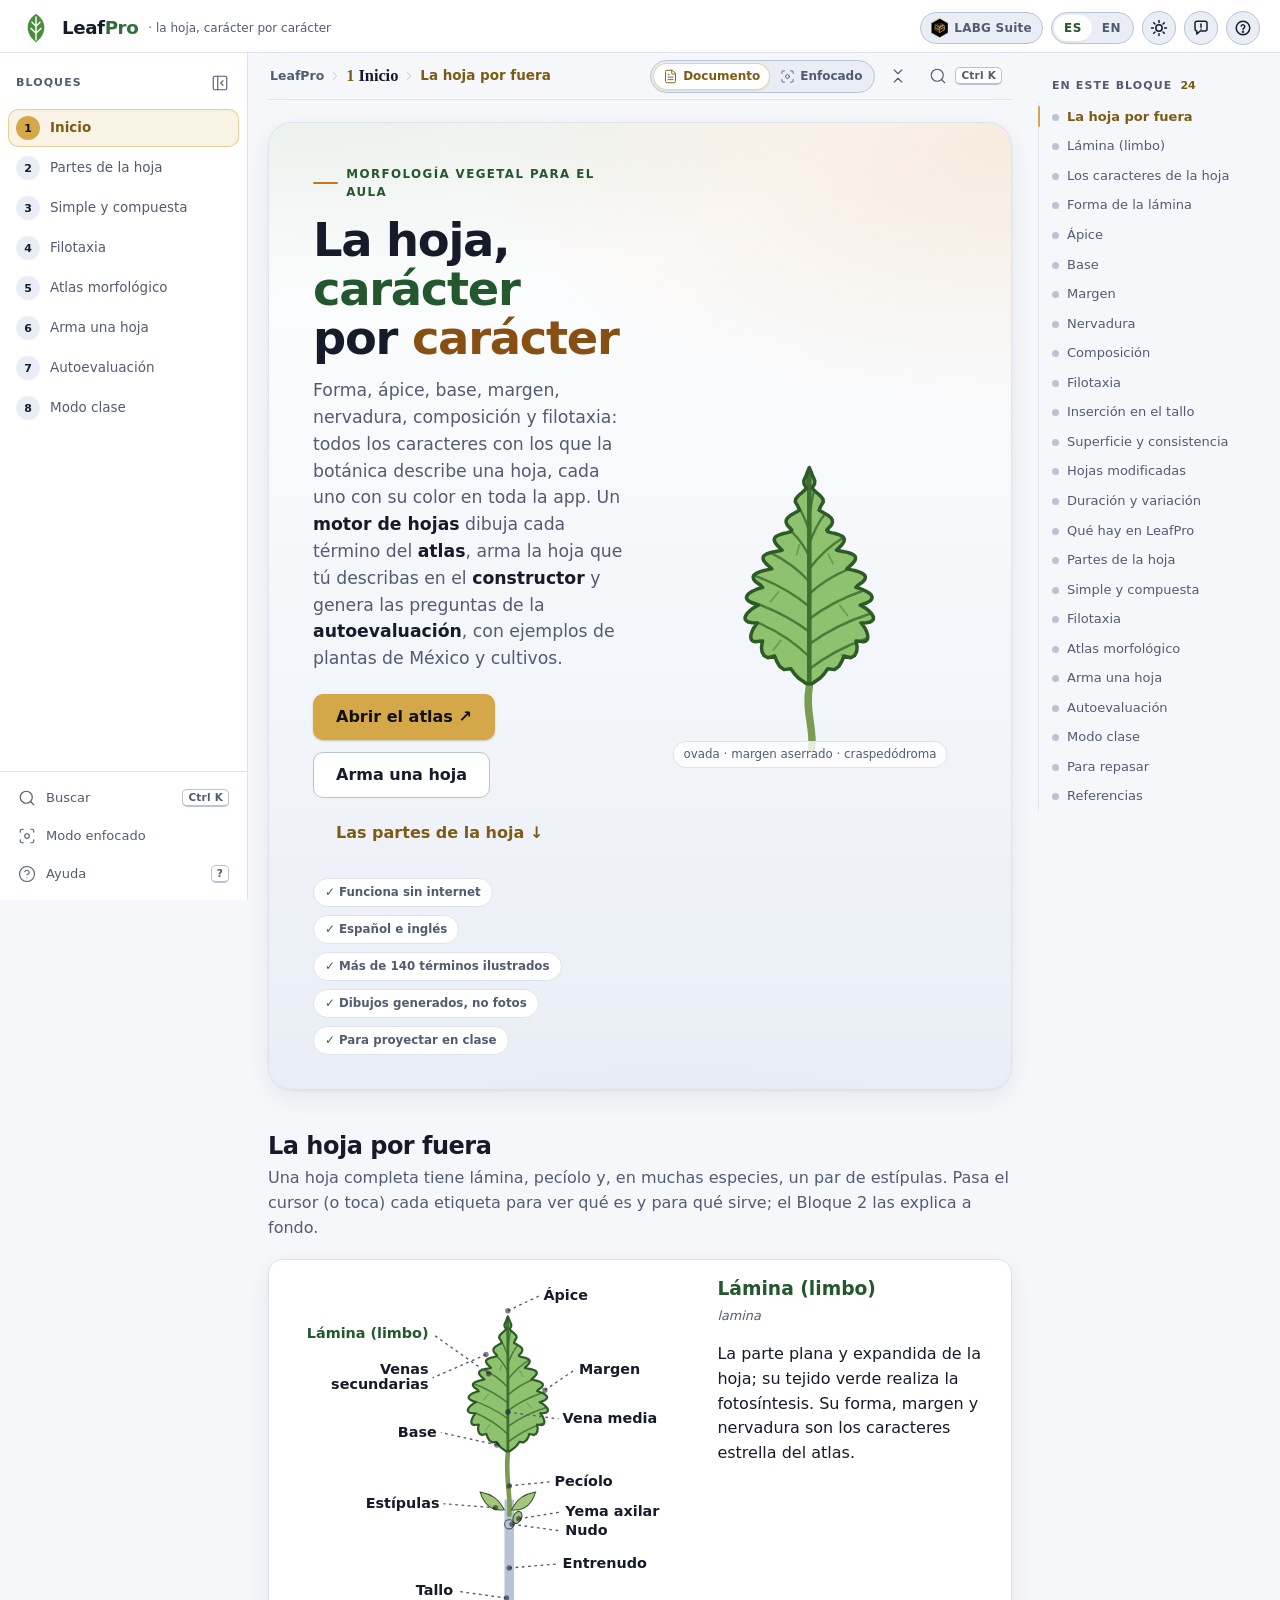
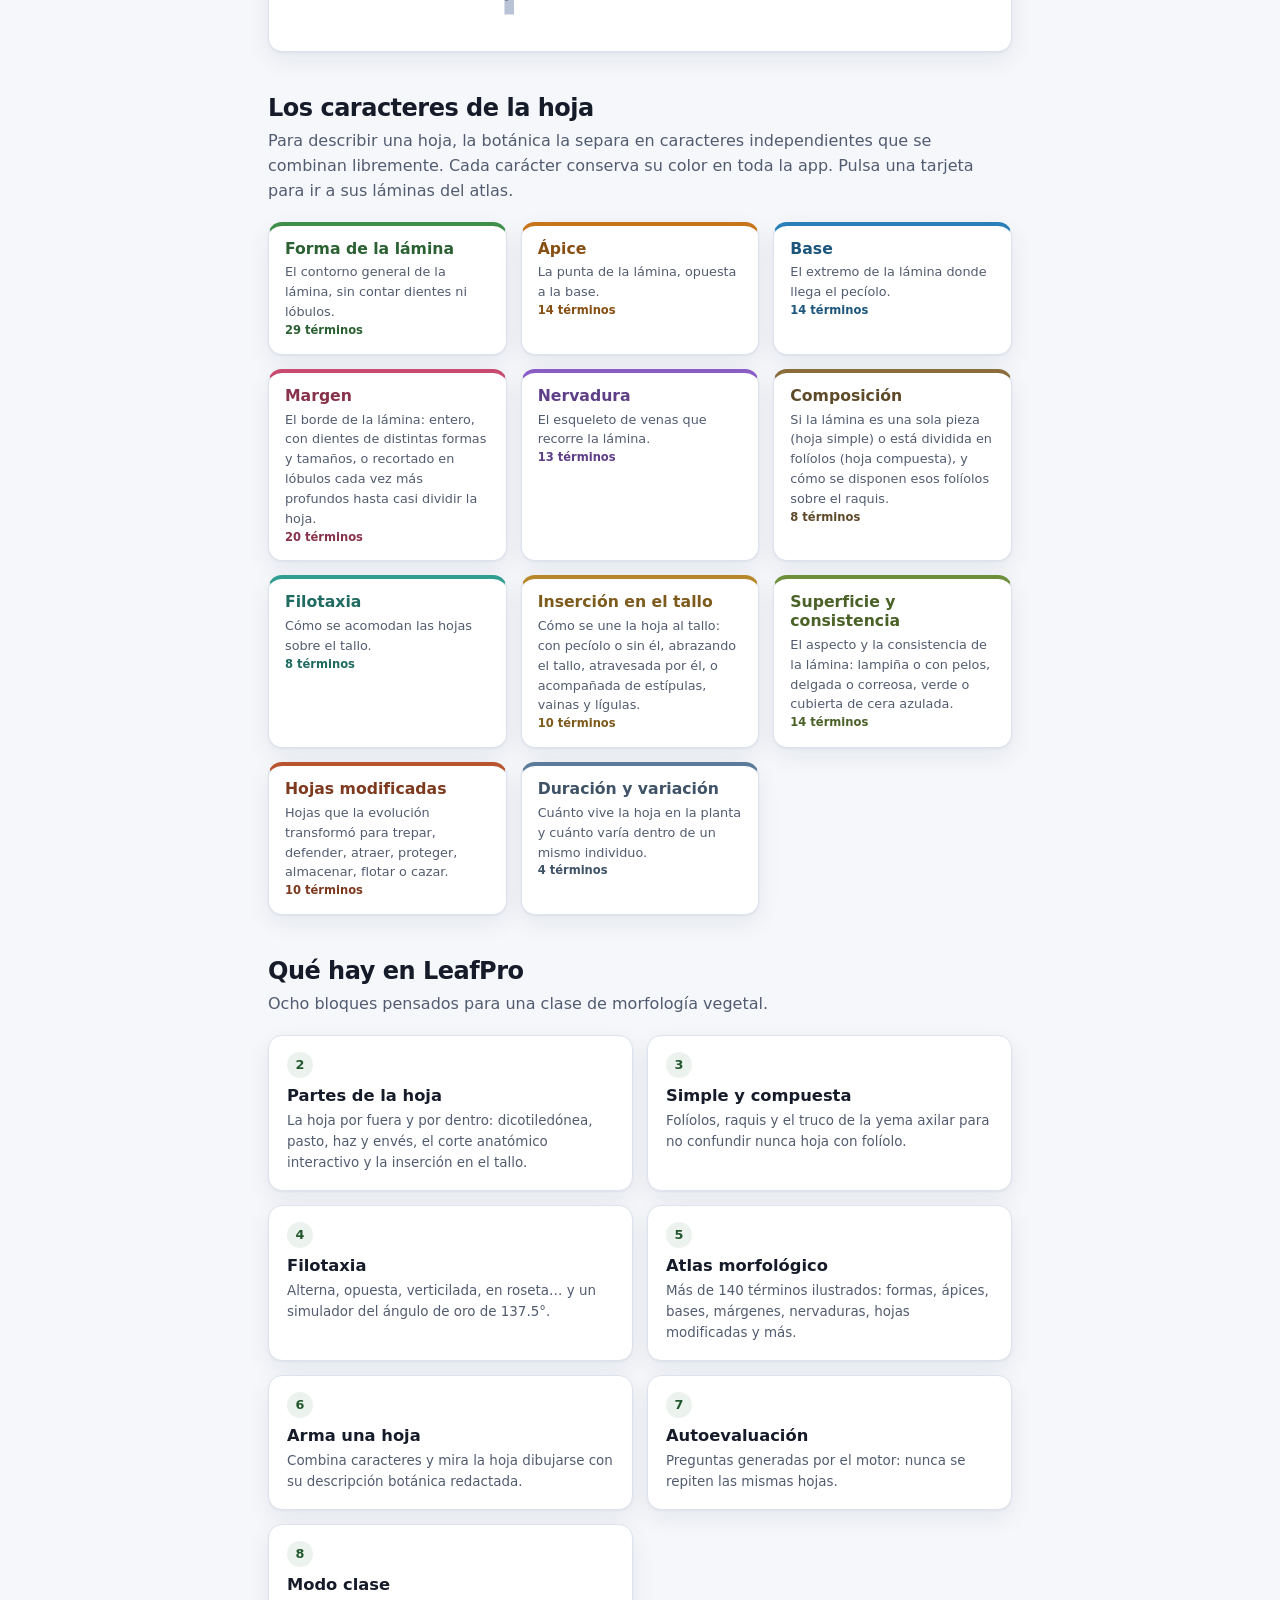
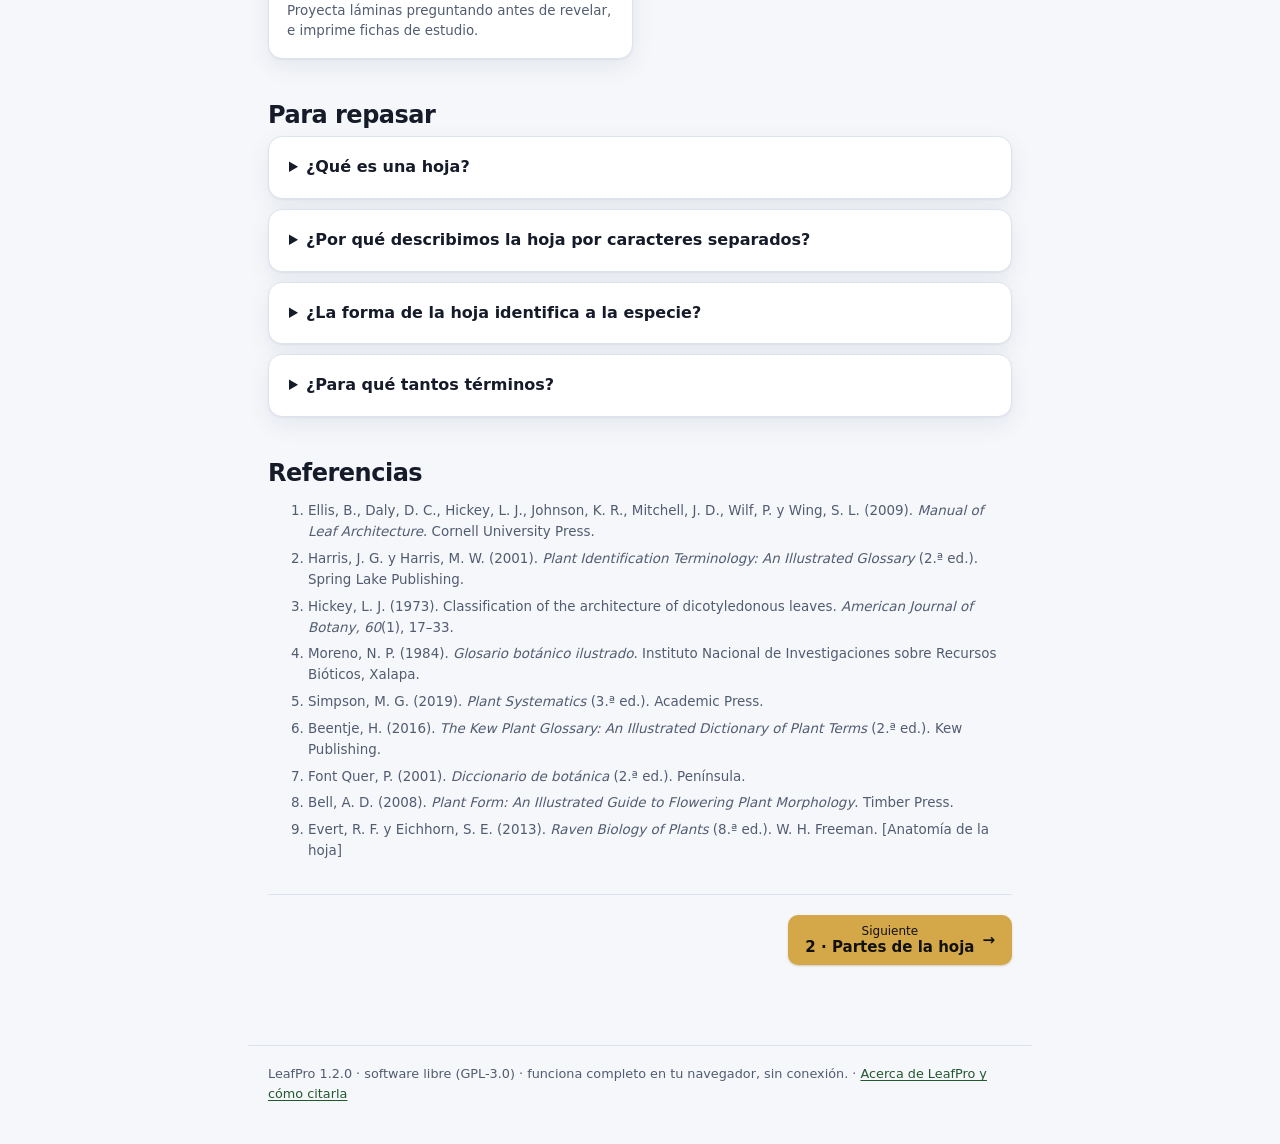
==== commit 427e0834: "LeafPro 1.2.0: publicación en la LABG Suite Versión 1.2.0 en la app, CITATION.cff, codemeta y README" ====
--- a/index.html
+++ b/index.html
@@ -241,12 +241,12 @@
 </div>
 
 <footer class="foot">
-  <span data-l="es">LeafPro 1.1.0 · software libre (GPL-3.0) · funciona completo en tu navegador, sin conexión.</span>
-  <span data-l="en">LeafPro 1.1.0 · free software (GPL-3.0) · runs entirely in your browser, offline.</span>
+  <span data-l="es">LeafPro 1.2.0 · software libre (GPL-3.0) · funciona completo en tu navegador, sin conexión.</span>
+  <span data-l="en">LeafPro 1.2.0 · free software (GPL-3.0) · runs entirely in your browser, offline.</span>
   · <a href="#" id="aboutBtn"><span data-l="es">Acerca de LeafPro y cómo citarla</span><span data-l="en">About LeafPro and how to cite it</span></a>
 </footer>
 <dialog class="at-dlg about-dlg" id="aboutDlg">
-  <div class="at-dlg-h"><h3>LeafPro 1.1.0</h3><button class="icon-btn" id="aboutClose" data-es-title="Cerrar" data-en-title="Close">×</button></div>
+  <div class="at-dlg-h"><h3>LeafPro 1.2.0</h3><button class="icon-btn" id="aboutClose" data-es-title="Cerrar" data-en-title="Close">×</button></div>
   <div class="about-b">
     <p><span data-l="es"><b>La hoja, carácter por carácter.</b> Una aplicación para enseñar la morfología de la hoja: sus partes,
       la diferencia entre hojas simples y compuestas, la filotaxia, y un atlas de formas, ápices, bases, márgenes,
@@ -257,7 +257,7 @@
       Every drawing is generated by a parametric leaf engine inside the app itself.</span></p>
     <p><span data-l="es">Todo funciona dentro del navegador, sin servidor y sin conexión; nada de lo que haces sale de tu computadora.</span><span data-l="en">Everything runs inside the browser, without a server or a connection; nothing you do leaves your computer.</span></p>
     <h4><span data-l="es">Cómo citarla</span><span data-l="en">How to cite it</span></h4>
-    <p class="about-cite" id="aboutCite">Barrera-Guzmán, L. Á. (2026). <i>LeafPro: la hoja, carácter por carácter</i> (<span data-l="es">versión</span><span data-l="en">version</span> 1.1.0) [Software]. https://github.com/luisangelbg/LeafPro</p>
+    <p class="about-cite" id="aboutCite">Barrera-Guzmán, L. Á. (2026). <i>LeafPro: la hoja, carácter por carácter</i> (<span data-l="es">versión</span><span data-l="en">version</span> 1.2.0) [Software]. https://github.com/luisangelbg/LeafPro</p>
     <button class="btn btn-ghost btn-sm" id="aboutCopy"><span data-l="es">Copiar la cita</span><span data-l="en">Copy the citation</span></button>
     <h4><span data-l="es">Autor y licencia</span><span data-l="en">Author and licence</span></h4>
     <p>Luis Ángel Barrera-Guzmán · ORCID <a href="https://orcid.org/0000-0001-8057-2583" target="_blank" rel="noopener">0000-0001-8057-2583</a><br>
